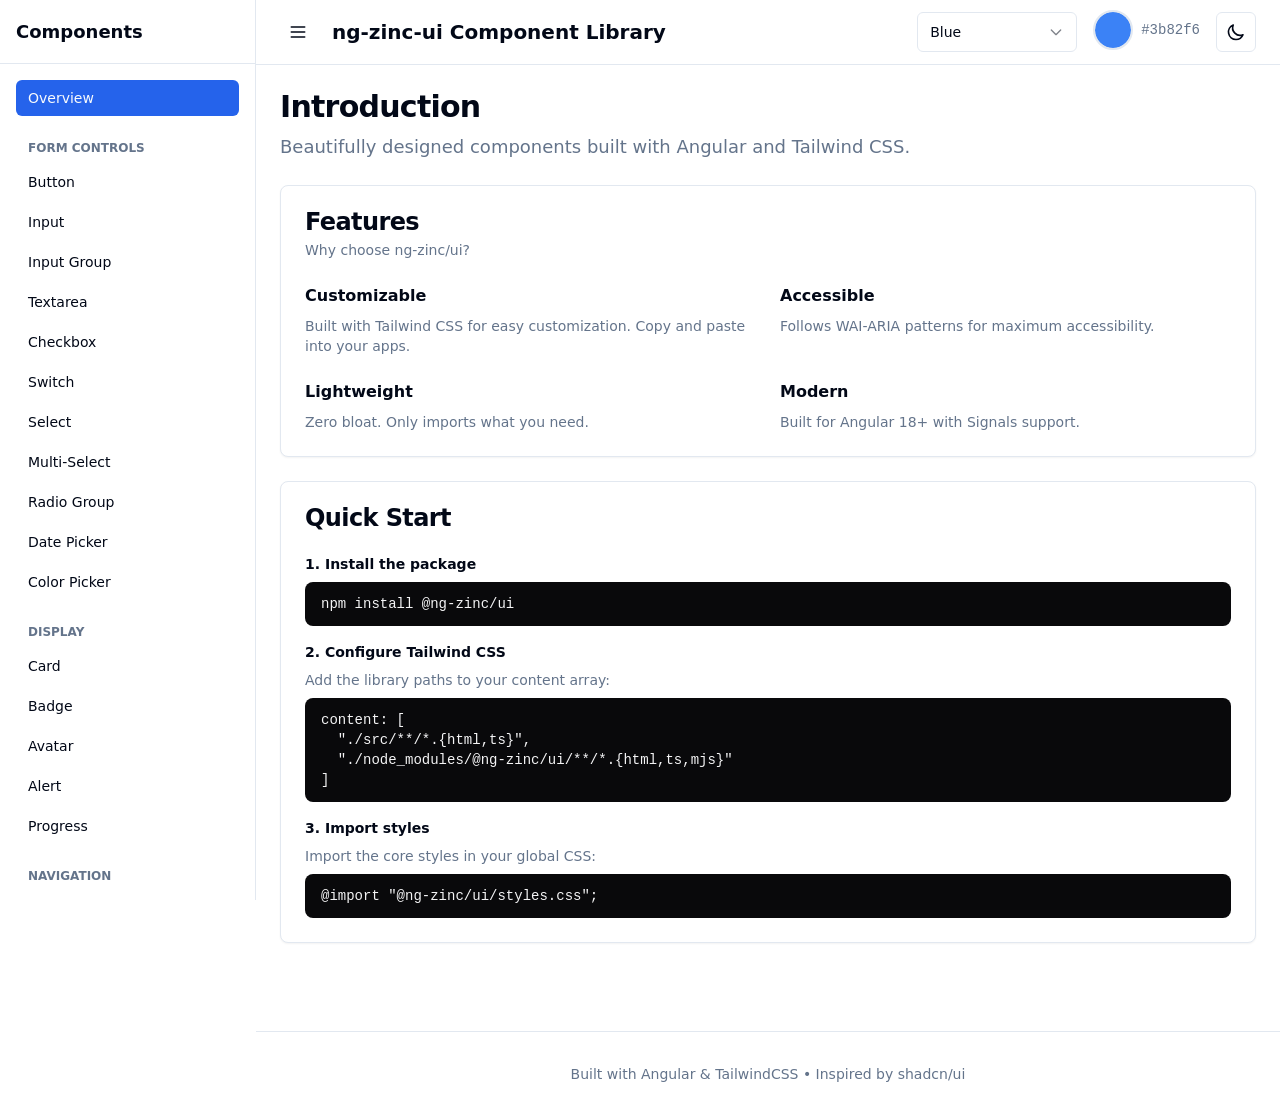
==== index.html @ f1f8734a "Auto-generated commit" ====
<!doctype html>
<html lang="en" data-beasties-container>
<head>
  <meta charset="utf-8">
  <title>Demo</title>
  <base href="/">
  <meta name="viewport" content="width=device-width, initial-scale=1">
  <link rel="icon" type="image/x-icon" href="favicon.ico">
<style>*,:before,:after{--tw-border-spacing-x:0;--tw-border-spacing-y:0;--tw-translate-x:0;--tw-translate-y:0;--tw-rotate:0;--tw-skew-x:0;--tw-skew-y:0;--tw-scale-x:1;--tw-scale-y:1;--tw-pan-x: ;--tw-pan-y: ;--tw-pinch-zoom: ;--tw-scroll-snap-strictness:proximity;--tw-gradient-from-position: ;--tw-gradient-via-position: ;--tw-gradient-to-position: ;--tw-ordinal: ;--tw-slashed-zero: ;--tw-numeric-figure: ;--tw-numeric-spacing: ;--tw-numeric-fraction: ;--tw-ring-inset: ;--tw-ring-offset-width:0px;--tw-ring-offset-color:#fff;--tw-ring-color:rgb(59 130 246 / .5);--tw-ring-offset-shadow:0 0 #0000;--tw-ring-shadow:0 0 #0000;--tw-shadow:0 0 #0000;--tw-shadow-colored:0 0 #0000;--tw-blur: ;--tw-brightness: ;--tw-contrast: ;--tw-grayscale: ;--tw-hue-rotate: ;--tw-invert: ;--tw-saturate: ;--tw-sepia: ;--tw-drop-shadow: ;--tw-backdrop-blur: ;--tw-backdrop-brightness: ;--tw-backdrop-contrast: ;--tw-backdrop-grayscale: ;--tw-backdrop-hue-rotate: ;--tw-backdrop-invert: ;--tw-backdrop-opacity: ;--tw-backdrop-saturate: ;--tw-backdrop-sepia: ;--tw-contain-size: ;--tw-contain-layout: ;--tw-contain-paint: ;--tw-contain-style: }*,:before,:after{box-sizing:border-box;border-width:0;border-style:solid;border-color:#e5e7eb}:before,:after{--tw-content:""}html{line-height:1.5;-webkit-text-size-adjust:100%;-moz-tab-size:4;tab-size:4;font-family:ui-sans-serif,system-ui,sans-serif,"Apple Color Emoji","Segoe UI Emoji",Segoe UI Symbol,"Noto Color Emoji";font-feature-settings:normal;font-variation-settings:normal;-webkit-tap-highlight-color:transparent}body{margin:0;line-height:inherit}:root{--background:0 0% 100%;--foreground:222.2 84% 4.9%;--card:0 0% 100%;--card-foreground:222.2 84% 4.9%;--popover:0 0% 100%;--popover-foreground:222.2 84% 4.9%;--primary:221.2 83.2% 53.3%;--primary-foreground:210 40% 98%;--secondary:210 40% 96.1%;--secondary-foreground:222.2 47.4% 11.2%;--muted:210 40% 96.1%;--muted-foreground:215.4 16.3% 46.9%;--accent:210 40% 96.1%;--accent-foreground:222.2 47.4% 11.2%;--destructive:0 84.2% 60.2%;--destructive-foreground:210 40% 98%;--border:214.3 31.8% 91.4%;--input:214.3 31.8% 91.4%;--ring:221.2 83.2% 53.3%;--radius:.5rem}*{border-color:hsl(var(--border))}body{background-color:hsl(var(--background));color:hsl(var(--foreground))}</style><link rel="stylesheet" href="styles-EX3YPB64.css" media="print" onload="this.media='all'"><noscript><link rel="stylesheet" href="styles-EX3YPB64.css"></noscript></head>
<body>
  <app-root></app-root>
<script src="main-FLPMUGI6.js" type="module"></script></body>
</html>
---- styles-EX3YPB64.css ----
*,:before,:after{--tw-border-spacing-x: 0;--tw-border-spacing-y: 0;--tw-translate-x: 0;--tw-translate-y: 0;--tw-rotate: 0;--tw-skew-x: 0;--tw-skew-y: 0;--tw-scale-x: 1;--tw-scale-y: 1;--tw-pan-x: ;--tw-pan-y: ;--tw-pinch-zoom: ;--tw-scroll-snap-strictness: proximity;--tw-gradient-from-position: ;--tw-gradient-via-position: ;--tw-gradient-to-position: ;--tw-ordinal: ;--tw-slashed-zero: ;--tw-numeric-figure: ;--tw-numeric-spacing: ;--tw-numeric-fraction: ;--tw-ring-inset: ;--tw-ring-offset-width: 0px;--tw-ring-offset-color: #fff;--tw-ring-color: rgb(59 130 246 / .5);--tw-ring-offset-shadow: 0 0 #0000;--tw-ring-shadow: 0 0 #0000;--tw-shadow: 0 0 #0000;--tw-shadow-colored: 0 0 #0000;--tw-blur: ;--tw-brightness: ;--tw-contrast: ;--tw-grayscale: ;--tw-hue-rotate: ;--tw-invert: ;--tw-saturate: ;--tw-sepia: ;--tw-drop-shadow: ;--tw-backdrop-blur: ;--tw-backdrop-brightness: ;--tw-backdrop-contrast: ;--tw-backdrop-grayscale: ;--tw-backdrop-hue-rotate: ;--tw-backdrop-invert: ;--tw-backdrop-opacity: ;--tw-backdrop-saturate: ;--tw-backdrop-sepia: ;--tw-contain-size: ;--tw-contain-layout: ;--tw-contain-paint: ;--tw-contain-style: }::backdrop{--tw-border-spacing-x: 0;--tw-border-spacing-y: 0;--tw-translate-x: 0;--tw-translate-y: 0;--tw-rotate: 0;--tw-skew-x: 0;--tw-skew-y: 0;--tw-scale-x: 1;--tw-scale-y: 1;--tw-pan-x: ;--tw-pan-y: ;--tw-pinch-zoom: ;--tw-scroll-snap-strictness: proximity;--tw-gradient-from-position: ;--tw-gradient-via-position: ;--tw-gradient-to-position: ;--tw-ordinal: ;--tw-slashed-zero: ;--tw-numeric-figure: ;--tw-numeric-spacing: ;--tw-numeric-fraction: ;--tw-ring-inset: ;--tw-ring-offset-width: 0px;--tw-ring-offset-color: #fff;--tw-ring-color: rgb(59 130 246 / .5);--tw-ring-offset-shadow: 0 0 #0000;--tw-ring-shadow: 0 0 #0000;--tw-shadow: 0 0 #0000;--tw-shadow-colored: 0 0 #0000;--tw-blur: ;--tw-brightness: ;--tw-contrast: ;--tw-grayscale: ;--tw-hue-rotate: ;--tw-invert: ;--tw-saturate: ;--tw-sepia: ;--tw-drop-shadow: ;--tw-backdrop-blur: ;--tw-backdrop-brightness: ;--tw-backdrop-contrast: ;--tw-backdrop-grayscale: ;--tw-backdrop-hue-rotate: ;--tw-backdrop-invert: ;--tw-backdrop-opacity: ;--tw-backdrop-saturate: ;--tw-backdrop-sepia: ;--tw-contain-size: ;--tw-contain-layout: ;--tw-contain-paint: ;--tw-contain-style: }*,:before,:after{box-sizing:border-box;border-width:0;border-style:solid;border-color:#e5e7eb}:before,:after{--tw-content: ""}html,:host{line-height:1.5;-webkit-text-size-adjust:100%;-moz-tab-size:4;tab-size:4;font-family:ui-sans-serif,system-ui,sans-serif,"Apple Color Emoji","Segoe UI Emoji",Segoe UI Symbol,"Noto Color Emoji";font-feature-settings:normal;font-variation-settings:normal;-webkit-tap-highlight-color:transparent}body{margin:0;line-height:inherit}hr{height:0;color:inherit;border-top-width:1px}abbr:where([title]){text-decoration:underline dotted}h1,h2,h3,h4,h5,h6{font-size:inherit;font-weight:inherit}a{color:inherit;text-decoration:inherit}b,strong{font-weight:bolder}code,kbd,samp,pre{font-family:ui-monospace,SFMono-Regular,Menlo,Monaco,Consolas,Liberation Mono,Courier New,monospace;font-feature-settings:normal;font-variation-settings:normal;font-size:1em}small{font-size:80%}sub,sup{font-size:75%;line-height:0;position:relative;vertical-align:baseline}sub{bottom:-.25em}sup{top:-.5em}table{text-indent:0;border-color:inherit;border-collapse:collapse}button,input,optgroup,select,textarea{font-family:inherit;font-feature-settings:inherit;font-variation-settings:inherit;font-size:100%;font-weight:inherit;line-height:inherit;letter-spacing:inherit;color:inherit;margin:0;padding:0}button,select{text-transform:none}button,input:where([type=button]),input:where([type=reset]),input:where([type=submit]){-webkit-appearance:button;background-color:transparent;background-image:none}:-moz-focusring{outline:auto}:-moz-ui-invalid{box-shadow:none}progress{vertical-align:baseline}::-webkit-inner-spin-button,::-webkit-outer-spin-button{height:auto}[type=search]{-webkit-appearance:textfield;outline-offset:-2px}::-webkit-search-decoration{-webkit-appearance:none}::-webkit-file-upload-button{-webkit-appearance:button;font:inherit}summary{display:list-item}blockquote,dl,dd,h1,h2,h3,h4,h5,h6,hr,figure,p,pre{margin:0}fieldset{margin:0;padding:0}legend{padding:0}ol,ul,menu{list-style:none;margin:0;padding:0}dialog{padding:0}textarea{resize:vertical}input::placeholder,textarea::placeholder{opacity:1;color:#9ca3af}button,[role=button]{cursor:pointer}:disabled{cursor:default}img,svg,video,canvas,audio,iframe,embed,object{display:block;vertical-align:middle}img,video{max-width:100%;height:auto}[hidden]:where(:not([hidden=until-found])){display:none}:root{--background: 0 0% 100%;--foreground: 222.2 84% 4.9%;--card: 0 0% 100%;--card-foreground: 222.2 84% 4.9%;--popover: 0 0% 100%;--popover-foreground: 222.2 84% 4.9%;--primary: 221.2 83.2% 53.3%;--primary-foreground: 210 40% 98%;--secondary: 210 40% 96.1%;--secondary-foreground: 222.2 47.4% 11.2%;--muted: 210 40% 96.1%;--muted-foreground: 215.4 16.3% 46.9%;--accent: 210 40% 96.1%;--accent-foreground: 222.2 47.4% 11.2%;--destructive: 0 84.2% 60.2%;--destructive-foreground: 210 40% 98%;--border: 214.3 31.8% 91.4%;--input: 214.3 31.8% 91.4%;--ring: 221.2 83.2% 53.3%;--radius: .5rem}.dark{--background: 222.2 84% 4.9%;--foreground: 210 40% 98%;--card: 222.2 84% 4.9%;--card-foreground: 210 40% 98%;--popover: 222.2 84% 4.9%;--popover-foreground: 210 40% 98%;--primary: 217.2 91.2% 59.8%;--primary-foreground: 222.2 47.4% 11.2%;--secondary: 217.2 32.6% 17.5%;--secondary-foreground: 210 40% 98%;--muted: 217.2 32.6% 17.5%;--muted-foreground: 215 20.2% 65.1%;--accent: 217.2 32.6% 17.5%;--accent-foreground: 210 40% 98%;--destructive: 0 62.8% 30.6%;--destructive-foreground: 210 40% 98%;--border: 217.2 32.6% 17.5%;--input: 217.2 32.6% 17.5%;--ring: 224.3 76.3% 48%}*{border-color:hsl(var(--border))}body{background-color:hsl(var(--background));color:hsl(var(--foreground))}.container{width:100%}@media (min-width: 640px){.container{max-width:640px}}@media (min-width: 768px){.container{max-width:768px}}@media (min-width: 1024px){.container{max-width:1024px}}@media (min-width: 1280px){.container{max-width:1280px}}@media (min-width: 1536px){.container{max-width:1536px}}.pointer-events-none{pointer-events:none}.fixed{position:fixed}.absolute{position:absolute}.relative{position:relative}.sticky{position:sticky}.inset-0{inset:0}.bottom-0{bottom:0}.bottom-\[-4px\]{bottom:-4px}.bottom-full{bottom:100%}.left-0{left:0}.left-1\/2{left:50%}.left-3{left:.75rem}.left-\[-4px\]{left:-4px}.left-full{left:100%}.right-0{right:0}.right-3{right:.75rem}.right-4{right:1rem}.right-\[-4px\]{right:-4px}.right-full{right:100%}.top-0{top:0}.top-1\/2{top:50%}.top-4{top:1rem}.top-\[-4px\]{top:-4px}.top-full{top:100%}.z-10{z-index:10}.z-30{z-index:30}.z-40{z-index:40}.z-50{z-index:50}.-mx-1\.5{margin-left:-.375rem;margin-right:-.375rem}.-my-1\.5{margin-top:-.375rem;margin-bottom:-.375rem}.mx-auto{margin-left:auto;margin-right:auto}.my-1{margin-top:.25rem;margin-bottom:.25rem}.-ml-px{margin-left:-1px}.mb-1{margin-bottom:.25rem}.mb-2{margin-bottom:.5rem}.mb-4{margin-bottom:1rem}.ml-0{margin-left:0}.ml-1{margin-left:.25rem}.ml-2{margin-left:.5rem}.ml-64{margin-left:16rem}.ml-auto{margin-left:auto}.mr-2{margin-right:.5rem}.mt-1{margin-top:.25rem}.mt-16{margin-top:4rem}.mt-2{margin-top:.5rem}.mt-4{margin-top:1rem}.block{display:block}.inline-block{display:inline-block}.flex{display:flex}.inline-flex{display:inline-flex}.table{display:table}.grid{display:grid}.contents{display:contents}.h-1{height:.25rem}.h-10{height:2.5rem}.h-11{height:2.75rem}.h-12{height:3rem}.h-16{height:4rem}.h-2{height:.5rem}.h-2\.5{height:.625rem}.h-3{height:.75rem}.h-4{height:1rem}.h-5{height:1.25rem}.h-6{height:1.5rem}.h-7{height:1.75rem}.h-8{height:2rem}.h-9{height:2.25rem}.h-auto{height:auto}.h-full{height:100%}.h-px{height:1px}.h-screen{height:100vh}.max-h-96{max-height:24rem}.max-h-\[300px\]{max-height:300px}.max-h-full{max-height:100%}.min-h-10{min-height:2.5rem}.min-h-\[80px\]{min-height:80px}.min-h-screen{min-height:100vh}.w-0{width:0px}.w-10{width:2.5rem}.w-11{width:2.75rem}.w-12{width:3rem}.w-14{width:3.5rem}.w-16{width:4rem}.w-2{width:.5rem}.w-2\.5{width:.625rem}.w-3{width:.75rem}.w-4{width:1rem}.w-40{width:10rem}.w-5{width:1.25rem}.w-6{width:1.5rem}.w-64{width:16rem}.w-8{width:2rem}.w-9{width:2.25rem}.w-\[280px\]{width:280px}.w-full{width:100%}.min-w-0{min-width:0px}.min-w-\[8rem\]{min-width:8rem}.max-w-2xl{max-width:42rem}.max-w-3xl{max-width:48rem}.max-w-6xl{max-width:72rem}.max-w-full{max-width:100%}.max-w-lg{max-width:32rem}.max-w-md{max-width:28rem}.max-w-sm{max-width:24rem}.max-w-xl{max-width:36rem}.flex-1{flex:1 1 0%}.flex-shrink-0,.shrink-0{flex-shrink:0}.-translate-x-1\/2{--tw-translate-x: -50%;transform:translate(var(--tw-translate-x),var(--tw-translate-y)) rotate(var(--tw-rotate)) skew(var(--tw-skew-x)) skewY(var(--tw-skew-y)) scaleX(var(--tw-scale-x)) scaleY(var(--tw-scale-y))}.-translate-y-1\/2{--tw-translate-y: -50%;transform:translate(var(--tw-translate-x),var(--tw-translate-y)) rotate(var(--tw-rotate)) skew(var(--tw-skew-x)) skewY(var(--tw-skew-y)) scaleX(var(--tw-scale-x)) scaleY(var(--tw-scale-y))}.translate-x-0{--tw-translate-x: 0px;transform:translate(var(--tw-translate-x),var(--tw-translate-y)) rotate(var(--tw-rotate)) skew(var(--tw-skew-x)) skewY(var(--tw-skew-y)) scaleX(var(--tw-scale-x)) scaleY(var(--tw-scale-y))}.translate-x-4{--tw-translate-x: 1rem;transform:translate(var(--tw-translate-x),var(--tw-translate-y)) rotate(var(--tw-rotate)) skew(var(--tw-skew-x)) skewY(var(--tw-skew-y)) scaleX(var(--tw-scale-x)) scaleY(var(--tw-scale-y))}.translate-x-5{--tw-translate-x: 1.25rem;transform:translate(var(--tw-translate-x),var(--tw-translate-y)) rotate(var(--tw-rotate)) skew(var(--tw-skew-x)) skewY(var(--tw-skew-y)) scaleX(var(--tw-scale-x)) scaleY(var(--tw-scale-y))}.translate-x-7{--tw-translate-x: 1.75rem;transform:translate(var(--tw-translate-x),var(--tw-translate-y)) rotate(var(--tw-rotate)) skew(var(--tw-skew-x)) skewY(var(--tw-skew-y)) scaleX(var(--tw-scale-x)) scaleY(var(--tw-scale-y))}.rotate-45{--tw-rotate: 45deg;transform:translate(var(--tw-translate-x),var(--tw-translate-y)) rotate(var(--tw-rotate)) skew(var(--tw-skew-x)) skewY(var(--tw-skew-y)) scaleX(var(--tw-scale-x)) scaleY(var(--tw-scale-y))}.transform{transform:translate(var(--tw-translate-x),var(--tw-translate-y)) rotate(var(--tw-rotate)) skew(var(--tw-skew-x)) skewY(var(--tw-skew-y)) scaleX(var(--tw-scale-x)) scaleY(var(--tw-scale-y))}@keyframes spin{to{transform:rotate(360deg)}}.animate-spin{animation:spin 1s linear infinite}.cursor-not-allowed{cursor:not-allowed}.cursor-pointer{cursor:pointer}.select-none{-webkit-user-select:none;user-select:none}.resize-none{resize:none}.resize-y{resize:vertical}.resize-x{resize:horizontal}.resize{resize:both}.grid-cols-7{grid-template-columns:repeat(7,minmax(0,1fr))}.flex-col{flex-direction:column}.flex-wrap{flex-wrap:wrap}.items-start{align-items:flex-start}.items-end{align-items:flex-end}.items-center{align-items:center}.justify-end{justify-content:flex-end}.justify-center{justify-content:center}.justify-between{justify-content:space-between}.gap-1{gap:.25rem}.gap-1\.5{gap:.375rem}.gap-2{gap:.5rem}.gap-3{gap:.75rem}.gap-4{gap:1rem}.gap-6{gap:1.5rem}.space-y-1>:not([hidden])~:not([hidden]){--tw-space-y-reverse: 0;margin-top:calc(.25rem * calc(1 - var(--tw-space-y-reverse)));margin-bottom:calc(.25rem * var(--tw-space-y-reverse))}.space-y-1\.5>:not([hidden])~:not([hidden]){--tw-space-y-reverse: 0;margin-top:calc(.375rem * calc(1 - var(--tw-space-y-reverse)));margin-bottom:calc(.375rem * var(--tw-space-y-reverse))}.space-y-2>:not([hidden])~:not([hidden]){--tw-space-y-reverse: 0;margin-top:calc(.5rem * calc(1 - var(--tw-space-y-reverse)));margin-bottom:calc(.5rem * var(--tw-space-y-reverse))}.space-y-3>:not([hidden])~:not([hidden]){--tw-space-y-reverse: 0;margin-top:calc(.75rem * calc(1 - var(--tw-space-y-reverse)));margin-bottom:calc(.75rem * var(--tw-space-y-reverse))}.space-y-4>:not([hidden])~:not([hidden]){--tw-space-y-reverse: 0;margin-top:calc(1rem * calc(1 - var(--tw-space-y-reverse)));margin-bottom:calc(1rem * var(--tw-space-y-reverse))}.space-y-6>:not([hidden])~:not([hidden]){--tw-space-y-reverse: 0;margin-top:calc(1.5rem * calc(1 - var(--tw-space-y-reverse)));margin-bottom:calc(1.5rem * var(--tw-space-y-reverse))}.space-y-8>:not([hidden])~:not([hidden]){--tw-space-y-reverse: 0;margin-top:calc(2rem * calc(1 - var(--tw-space-y-reverse)));margin-bottom:calc(2rem * var(--tw-space-y-reverse))}.overflow-auto{overflow:auto}.overflow-hidden{overflow:hidden}.overflow-x-auto{overflow-x:auto}.overflow-y-auto{overflow-y:auto}.truncate{overflow:hidden;text-overflow:ellipsis;white-space:nowrap}.whitespace-nowrap{white-space:nowrap}.rounded{border-radius:.25rem}.rounded-full{border-radius:9999px}.rounded-lg{border-radius:var(--radius)}.rounded-md{border-radius:calc(var(--radius) - 2px)}.rounded-none{border-radius:0}.rounded-sm{border-radius:calc(var(--radius) - 4px)}.rounded-l-md{border-top-left-radius:calc(var(--radius) - 2px);border-bottom-left-radius:calc(var(--radius) - 2px)}.rounded-r-md{border-top-right-radius:calc(var(--radius) - 2px);border-bottom-right-radius:calc(var(--radius) - 2px)}.border{border-width:1px}.border-2{border-width:2px}.border-b{border-bottom-width:1px}.border-b-2{border-bottom-width:2px}.border-r{border-right-width:1px}.border-t{border-top-width:1px}.border-blue-200{--tw-border-opacity: 1;border-color:rgb(191 219 254 / var(--tw-border-opacity, 1))}.border-border{border-color:hsl(var(--border))}.border-current{border-color:currentColor}.border-destructive{border-color:hsl(var(--destructive))}.border-green-200{--tw-border-opacity: 1;border-color:rgb(187 247 208 / var(--tw-border-opacity, 1))}.border-input{border-color:hsl(var(--input))}.border-primary{border-color:hsl(var(--primary))}.border-red-200{--tw-border-opacity: 1;border-color:rgb(254 202 202 / var(--tw-border-opacity, 1))}.border-transparent{border-color:transparent}.border-yellow-200{--tw-border-opacity: 1;border-color:rgb(254 240 138 / var(--tw-border-opacity, 1))}.border-t-transparent{border-top-color:transparent}.bg-accent{background-color:hsl(var(--accent))}.bg-background{background-color:hsl(var(--background))}.bg-background\/95{background-color:hsl(var(--background) / .95)}.bg-black\/50{background-color:#00000080}.bg-blue-50{--tw-bg-opacity: 1;background-color:rgb(239 246 255 / var(--tw-bg-opacity, 1))}.bg-border{background-color:hsl(var(--border))}.bg-card{background-color:hsl(var(--card))}.bg-destructive{background-color:hsl(var(--destructive))}.bg-gray-400{--tw-bg-opacity: 1;background-color:rgb(156 163 175 / var(--tw-bg-opacity, 1))}.bg-green-50{--tw-bg-opacity: 1;background-color:rgb(240 253 244 / var(--tw-bg-opacity, 1))}.bg-green-500{--tw-bg-opacity: 1;background-color:rgb(34 197 94 / var(--tw-bg-opacity, 1))}.bg-input{background-color:hsl(var(--input))}.bg-muted{background-color:hsl(var(--muted))}.bg-muted\/50{background-color:hsl(var(--muted) / .5)}.bg-popover{background-color:hsl(var(--popover))}.bg-primary{background-color:hsl(var(--primary))}.bg-primary\/20{background-color:hsl(var(--primary) / .2)}.bg-red-50{--tw-bg-opacity: 1;background-color:rgb(254 242 242 / var(--tw-bg-opacity, 1))}.bg-red-500{--tw-bg-opacity: 1;background-color:rgb(239 68 68 / var(--tw-bg-opacity, 1))}.bg-secondary{background-color:hsl(var(--secondary))}.bg-yellow-50{--tw-bg-opacity: 1;background-color:rgb(254 252 232 / var(--tw-bg-opacity, 1))}.bg-yellow-500{--tw-bg-opacity: 1;background-color:rgb(234 179 8 / var(--tw-bg-opacity, 1))}.bg-zinc-900{--tw-bg-opacity: 1;background-color:rgb(24 24 27 / var(--tw-bg-opacity, 1))}.bg-zinc-950{--tw-bg-opacity: 1;background-color:rgb(9 9 11 / var(--tw-bg-opacity, 1))}.object-cover{object-fit:cover}.p-1{padding:.25rem}.p-1\.5{padding:.375rem}.p-2{padding:.5rem}.p-3{padding:.75rem}.p-4{padding:1rem}.p-6{padding:1.5rem}.px-2{padding-left:.5rem;padding-right:.5rem}.px-2\.5{padding-left:.625rem;padding-right:.625rem}.px-3{padding-left:.75rem;padding-right:.75rem}.px-4{padding-left:1rem;padding-right:1rem}.px-6{padding-left:1.5rem;padding-right:1.5rem}.px-8{padding-left:2rem;padding-right:2rem}.py-0\.5{padding-top:.125rem;padding-bottom:.125rem}.py-1{padding-top:.25rem;padding-bottom:.25rem}.py-1\.5{padding-top:.375rem;padding-bottom:.375rem}.py-2{padding-top:.5rem;padding-bottom:.5rem}.py-3{padding-top:.75rem;padding-bottom:.75rem}.py-4{padding-top:1rem;padding-bottom:1rem}.py-6{padding-top:1.5rem;padding-bottom:1.5rem}.py-8{padding-top:2rem;padding-bottom:2rem}.pl-10{padding-left:2.5rem}.pr-10{padding-right:2.5rem}.pt-0{padding-top:0}.text-left{text-align:left}.text-center{text-align:center}.font-mono{font-family:ui-monospace,SFMono-Regular,Menlo,Monaco,Consolas,Liberation Mono,Courier New,monospace}.text-2xl{font-size:1.5rem;line-height:2rem}.text-3xl{font-size:1.875rem;line-height:2.25rem}.text-base{font-size:1rem;line-height:1.5rem}.text-lg{font-size:1.125rem;line-height:1.75rem}.text-sm{font-size:.875rem;line-height:1.25rem}.text-xl{font-size:1.25rem;line-height:1.75rem}.text-xs{font-size:.75rem;line-height:1rem}.font-bold{font-weight:700}.font-medium{font-weight:500}.font-semibold{font-weight:600}.uppercase{text-transform:uppercase}.leading-none{line-height:1}.tracking-tight{letter-spacing:-.025em}.text-accent-foreground{color:hsl(var(--accent-foreground))}.text-blue-900{--tw-text-opacity: 1;color:rgb(30 58 138 / var(--tw-text-opacity, 1))}.text-card-foreground{color:hsl(var(--card-foreground))}.text-destructive{color:hsl(var(--destructive))}.text-destructive-foreground{color:hsl(var(--destructive-foreground))}.text-foreground{color:hsl(var(--foreground))}.text-green-500{--tw-text-opacity: 1;color:rgb(34 197 94 / var(--tw-text-opacity, 1))}.text-green-900{--tw-text-opacity: 1;color:rgb(20 83 45 / var(--tw-text-opacity, 1))}.text-muted-foreground{color:hsl(var(--muted-foreground))}.text-popover-foreground{color:hsl(var(--popover-foreground))}.text-primary{color:hsl(var(--primary))}.text-primary-foreground{color:hsl(var(--primary-foreground))}.text-red-900{--tw-text-opacity: 1;color:rgb(127 29 29 / var(--tw-text-opacity, 1))}.text-secondary-foreground{color:hsl(var(--secondary-foreground))}.text-white{--tw-text-opacity: 1;color:rgb(255 255 255 / var(--tw-text-opacity, 1))}.text-yellow-900{--tw-text-opacity: 1;color:rgb(113 63 18 / var(--tw-text-opacity, 1))}.text-zinc-100{--tw-text-opacity: 1;color:rgb(244 244 245 / var(--tw-text-opacity, 1))}.underline-offset-4{text-underline-offset:4px}.opacity-50{opacity:.5}.opacity-70{opacity:.7}.shadow{--tw-shadow: 0 1px 3px 0 rgb(0 0 0 / .1), 0 1px 2px -1px rgb(0 0 0 / .1);--tw-shadow-colored: 0 1px 3px 0 var(--tw-shadow-color), 0 1px 2px -1px var(--tw-shadow-color);box-shadow:var(--tw-ring-offset-shadow, 0 0 #0000),var(--tw-ring-shadow, 0 0 #0000),var(--tw-shadow)}.shadow-lg{--tw-shadow: 0 10px 15px -3px rgb(0 0 0 / .1), 0 4px 6px -4px rgb(0 0 0 / .1);--tw-shadow-colored: 0 10px 15px -3px var(--tw-shadow-color), 0 4px 6px -4px var(--tw-shadow-color);box-shadow:var(--tw-ring-offset-shadow, 0 0 #0000),var(--tw-ring-shadow, 0 0 #0000),var(--tw-shadow)}.shadow-md{--tw-shadow: 0 4px 6px -1px rgb(0 0 0 / .1), 0 2px 4px -2px rgb(0 0 0 / .1);--tw-shadow-colored: 0 4px 6px -1px var(--tw-shadow-color), 0 2px 4px -2px var(--tw-shadow-color);box-shadow:var(--tw-ring-offset-shadow, 0 0 #0000),var(--tw-ring-shadow, 0 0 #0000),var(--tw-shadow)}.shadow-sm{--tw-shadow: 0 1px 2px 0 rgb(0 0 0 / .05);--tw-shadow-colored: 0 1px 2px 0 var(--tw-shadow-color);box-shadow:var(--tw-ring-offset-shadow, 0 0 #0000),var(--tw-ring-shadow, 0 0 #0000),var(--tw-shadow)}.outline-none{outline:2px solid transparent;outline-offset:2px}.outline{outline-style:solid}.ring{--tw-ring-offset-shadow: var(--tw-ring-inset) 0 0 0 var(--tw-ring-offset-width) var(--tw-ring-offset-color);--tw-ring-shadow: var(--tw-ring-inset) 0 0 0 calc(3px + var(--tw-ring-offset-width)) var(--tw-ring-color);box-shadow:var(--tw-ring-offset-shadow),var(--tw-ring-shadow),var(--tw-shadow, 0 0 #0000)}.ring-0{--tw-ring-offset-shadow: var(--tw-ring-inset) 0 0 0 var(--tw-ring-offset-width) var(--tw-ring-offset-color);--tw-ring-shadow: var(--tw-ring-inset) 0 0 0 calc(0px + var(--tw-ring-offset-width)) var(--tw-ring-color);box-shadow:var(--tw-ring-offset-shadow),var(--tw-ring-shadow),var(--tw-shadow, 0 0 #0000)}.ring-1{--tw-ring-offset-shadow: var(--tw-ring-inset) 0 0 0 var(--tw-ring-offset-width) var(--tw-ring-offset-color);--tw-ring-shadow: var(--tw-ring-inset) 0 0 0 calc(1px + var(--tw-ring-offset-width)) var(--tw-ring-color);box-shadow:var(--tw-ring-offset-shadow),var(--tw-ring-shadow),var(--tw-shadow, 0 0 #0000)}.ring-2{--tw-ring-offset-shadow: var(--tw-ring-inset) 0 0 0 var(--tw-ring-offset-width) var(--tw-ring-offset-color);--tw-ring-shadow: var(--tw-ring-inset) 0 0 0 calc(2px + var(--tw-ring-offset-width)) var(--tw-ring-color);box-shadow:var(--tw-ring-offset-shadow),var(--tw-ring-shadow),var(--tw-shadow, 0 0 #0000)}.ring-inset{--tw-ring-inset: inset}.ring-background{--tw-ring-color: hsl(var(--background))}.ring-primary{--tw-ring-color: hsl(var(--primary))}.ring-offset-background{--tw-ring-offset-color: hsl(var(--background))}.blur{--tw-blur: blur(8px);filter:var(--tw-blur) var(--tw-brightness) var(--tw-contrast) var(--tw-grayscale) var(--tw-hue-rotate) var(--tw-invert) var(--tw-saturate) var(--tw-sepia) var(--tw-drop-shadow)}.filter{filter:var(--tw-blur) var(--tw-brightness) var(--tw-contrast) var(--tw-grayscale) var(--tw-hue-rotate) var(--tw-invert) var(--tw-saturate) var(--tw-sepia) var(--tw-drop-shadow)}.backdrop-blur{--tw-backdrop-blur: blur(8px);-webkit-backdrop-filter:var(--tw-backdrop-blur) var(--tw-backdrop-brightness) var(--tw-backdrop-contrast) var(--tw-backdrop-grayscale) var(--tw-backdrop-hue-rotate) var(--tw-backdrop-invert) var(--tw-backdrop-opacity) var(--tw-backdrop-saturate) var(--tw-backdrop-sepia);backdrop-filter:var(--tw-backdrop-blur) var(--tw-backdrop-brightness) var(--tw-backdrop-contrast) var(--tw-backdrop-grayscale) var(--tw-backdrop-hue-rotate) var(--tw-backdrop-invert) var(--tw-backdrop-opacity) var(--tw-backdrop-saturate) var(--tw-backdrop-sepia)}.backdrop-blur-sm{--tw-backdrop-blur: blur(4px);-webkit-backdrop-filter:var(--tw-backdrop-blur) var(--tw-backdrop-brightness) var(--tw-backdrop-contrast) var(--tw-backdrop-grayscale) var(--tw-backdrop-hue-rotate) var(--tw-backdrop-invert) var(--tw-backdrop-opacity) var(--tw-backdrop-saturate) var(--tw-backdrop-sepia);backdrop-filter:var(--tw-backdrop-blur) var(--tw-backdrop-brightness) var(--tw-backdrop-contrast) var(--tw-backdrop-grayscale) var(--tw-backdrop-hue-rotate) var(--tw-backdrop-invert) var(--tw-backdrop-opacity) var(--tw-backdrop-saturate) var(--tw-backdrop-sepia)}.backdrop-filter{-webkit-backdrop-filter:var(--tw-backdrop-blur) var(--tw-backdrop-brightness) var(--tw-backdrop-contrast) var(--tw-backdrop-grayscale) var(--tw-backdrop-hue-rotate) var(--tw-backdrop-invert) var(--tw-backdrop-opacity) var(--tw-backdrop-saturate) var(--tw-backdrop-sepia);backdrop-filter:var(--tw-backdrop-blur) var(--tw-backdrop-brightness) var(--tw-backdrop-contrast) var(--tw-backdrop-grayscale) var(--tw-backdrop-hue-rotate) var(--tw-backdrop-invert) var(--tw-backdrop-opacity) var(--tw-backdrop-saturate) var(--tw-backdrop-sepia)}.transition-all{transition-property:all;transition-timing-function:cubic-bezier(.4,0,.2,1);transition-duration:.15s}.transition-colors{transition-property:color,background-color,border-color,text-decoration-color,fill,stroke;transition-timing-function:cubic-bezier(.4,0,.2,1);transition-duration:.15s}.transition-opacity{transition-property:opacity;transition-timing-function:cubic-bezier(.4,0,.2,1);transition-duration:.15s}.transition-transform{transition-property:transform;transition-timing-function:cubic-bezier(.4,0,.2,1);transition-duration:.15s}.duration-200{transition-duration:.2s}.duration-300{transition-duration:.3s}.ease-in-out{transition-timing-function:cubic-bezier(.4,0,.2,1)}.cdk-overlay-transparent-backdrop{background:transparent!important;pointer-events:auto!important}.cdk-overlay-container{pointer-events:none}.cdk-overlay-pane{pointer-events:none!important}.cdk-overlay-pane>*{pointer-events:auto}.file\:border-0::file-selector-button{border-width:0px}.file\:bg-transparent::file-selector-button{background-color:transparent}.file\:text-sm::file-selector-button{font-size:.875rem;line-height:1.25rem}.file\:font-medium::file-selector-button{font-weight:500}.placeholder\:text-muted-foreground::placeholder{color:hsl(var(--muted-foreground))}.hover\:scale-110:hover{--tw-scale-x: 1.1;--tw-scale-y: 1.1;transform:translate(var(--tw-translate-x),var(--tw-translate-y)) rotate(var(--tw-rotate)) skew(var(--tw-skew-x)) skewY(var(--tw-skew-y)) scaleX(var(--tw-scale-x)) scaleY(var(--tw-scale-y))}.hover\:border-primary:hover{border-color:hsl(var(--primary))}.hover\:bg-accent:hover{background-color:hsl(var(--accent))}.hover\:bg-background\/50:hover{background-color:hsl(var(--background) / .5)}.hover\:bg-black\/5:hover{background-color:#0000000d}.hover\:bg-destructive\/90:hover{background-color:hsl(var(--destructive) / .9)}.hover\:bg-primary\/90:hover{background-color:hsl(var(--primary) / .9)}.hover\:bg-secondary-foreground\/20:hover{background-color:hsl(var(--secondary-foreground) / .2)}.hover\:text-accent-foreground:hover{color:hsl(var(--accent-foreground))}.hover\:text-foreground:hover{color:hsl(var(--foreground))}.hover\:underline:hover{text-decoration-line:underline}.hover\:opacity-100:hover{opacity:1}.focus\:z-10:focus{z-index:10}.focus\:border:focus{border-width:1px}.focus\:border-2:focus{border-width:2px}.focus\:border-4:focus{border-width:4px}.focus\:border-8:focus{border-width:8px}.focus\:border-destructive:focus{border-color:hsl(var(--destructive))}.focus\:border-primary:focus{border-color:hsl(var(--primary))}.focus\:bg-accent:focus{background-color:hsl(var(--accent))}.focus\:text-accent-foreground:focus{color:hsl(var(--accent-foreground))}.focus\:outline-none:focus{outline:2px solid transparent;outline-offset:2px}.focus\:ring-0:focus{--tw-ring-offset-shadow: var(--tw-ring-inset) 0 0 0 var(--tw-ring-offset-width) var(--tw-ring-offset-color);--tw-ring-shadow: var(--tw-ring-inset) 0 0 0 calc(0px + var(--tw-ring-offset-width)) var(--tw-ring-color);box-shadow:var(--tw-ring-offset-shadow),var(--tw-ring-shadow),var(--tw-shadow, 0 0 #0000)}.focus\:ring-2:focus{--tw-ring-offset-shadow: var(--tw-ring-inset) 0 0 0 var(--tw-ring-offset-width) var(--tw-ring-offset-color);--tw-ring-shadow: var(--tw-ring-inset) 0 0 0 calc(2px + var(--tw-ring-offset-width)) var(--tw-ring-color);box-shadow:var(--tw-ring-offset-shadow),var(--tw-ring-shadow),var(--tw-shadow, 0 0 #0000)}.focus\:ring-ring:focus{--tw-ring-color: hsl(var(--ring))}.focus\:ring-offset-2:focus{--tw-ring-offset-width: 2px}.focus-visible\:outline-none:focus-visible{outline:2px solid transparent;outline-offset:2px}.focus-visible\:ring-2:focus-visible{--tw-ring-offset-shadow: var(--tw-ring-inset) 0 0 0 var(--tw-ring-offset-width) var(--tw-ring-offset-color);--tw-ring-shadow: var(--tw-ring-inset) 0 0 0 calc(2px + var(--tw-ring-offset-width)) var(--tw-ring-color);box-shadow:var(--tw-ring-offset-shadow),var(--tw-ring-shadow),var(--tw-shadow, 0 0 #0000)}.focus-visible\:ring-destructive:focus-visible{--tw-ring-color: hsl(var(--destructive))}.focus-visible\:ring-ring:focus-visible{--tw-ring-color: hsl(var(--ring))}.focus-visible\:ring-offset-2:focus-visible{--tw-ring-offset-width: 2px}.focus-visible\:ring-offset-background:focus-visible{--tw-ring-offset-color: hsl(var(--background))}.disabled\:pointer-events-none:disabled{pointer-events:none}.disabled\:cursor-not-allowed:disabled{cursor:not-allowed}.disabled\:opacity-30:disabled{opacity:.3}.disabled\:opacity-50:disabled{opacity:.5}.disabled\:hover\:scale-100:hover:disabled{--tw-scale-x: 1;--tw-scale-y: 1;transform:translate(var(--tw-translate-x),var(--tw-translate-y)) rotate(var(--tw-rotate)) skew(var(--tw-skew-x)) skewY(var(--tw-skew-y)) scaleX(var(--tw-scale-x)) scaleY(var(--tw-scale-y))}.disabled\:hover\:bg-transparent:hover:disabled{background-color:transparent}.data-\[state\=checked\]\:bg-primary[data-state=checked]{background-color:hsl(var(--primary))}.data-\[state\=checked\]\:text-primary-foreground[data-state=checked]{color:hsl(var(--primary-foreground))}@supports (backdrop-filter: var(--tw)){.supports-\[backdrop-filter\]\:bg-background\/60{background-color:hsl(var(--background) / .6)}}.dark\:border-blue-800:is(.dark *){--tw-border-opacity: 1;border-color:rgb(30 64 175 / var(--tw-border-opacity, 1))}.dark\:border-green-800:is(.dark *){--tw-border-opacity: 1;border-color:rgb(22 101 52 / var(--tw-border-opacity, 1))}.dark\:border-red-800:is(.dark *){--tw-border-opacity: 1;border-color:rgb(153 27 27 / var(--tw-border-opacity, 1))}.dark\:border-yellow-800:is(.dark *){--tw-border-opacity: 1;border-color:rgb(133 77 14 / var(--tw-border-opacity, 1))}.dark\:bg-blue-950:is(.dark *){--tw-bg-opacity: 1;background-color:rgb(23 37 84 / var(--tw-bg-opacity, 1))}.dark\:bg-green-600:is(.dark *){--tw-bg-opacity: 1;background-color:rgb(22 163 74 / var(--tw-bg-opacity, 1))}.dark\:bg-green-950:is(.dark *){--tw-bg-opacity: 1;background-color:rgb(5 46 22 / var(--tw-bg-opacity, 1))}.dark\:bg-red-950:is(.dark *){--tw-bg-opacity: 1;background-color:rgb(69 10 10 / var(--tw-bg-opacity, 1))}.dark\:bg-yellow-600:is(.dark *){--tw-bg-opacity: 1;background-color:rgb(202 138 4 / var(--tw-bg-opacity, 1))}.dark\:bg-yellow-950:is(.dark *){--tw-bg-opacity: 1;background-color:rgb(66 32 6 / var(--tw-bg-opacity, 1))}.dark\:bg-zinc-900:is(.dark *){--tw-bg-opacity: 1;background-color:rgb(24 24 27 / var(--tw-bg-opacity, 1))}.dark\:text-blue-100:is(.dark *){--tw-text-opacity: 1;color:rgb(219 234 254 / var(--tw-text-opacity, 1))}.dark\:text-green-100:is(.dark *){--tw-text-opacity: 1;color:rgb(220 252 231 / var(--tw-text-opacity, 1))}.dark\:text-red-100:is(.dark *){--tw-text-opacity: 1;color:rgb(254 226 226 / var(--tw-text-opacity, 1))}.dark\:text-yellow-100:is(.dark *){--tw-text-opacity: 1;color:rgb(254 249 195 / var(--tw-text-opacity, 1))}.dark\:hover\:bg-white\/10:hover:is(.dark *){background-color:#ffffff1a}@media (min-width: 768px){.md\:grid-cols-2{grid-template-columns:repeat(2,minmax(0,1fr))}.md\:grid-cols-3{grid-template-columns:repeat(3,minmax(0,1fr))}}.\[\&\:\:-moz-color-swatch\]\:rounded-full::-moz-color-swatch{border-radius:9999px}.\[\&\:\:-moz-color-swatch\]\:border-0::-moz-color-swatch{border-width:0px}.\[\&\:\:-webkit-color-swatch-wrapper\]\:p-0::-webkit-color-swatch-wrapper{padding:0}.\[\&\:\:-webkit-color-swatch\]\:rounded-full::-webkit-color-swatch{border-radius:9999px}.\[\&\:\:-webkit-color-swatch\]\:border-0::-webkit-color-swatch{border-width:0px}.\[\&\>\*\:not\(\:first-child\)\]\:-ml-px>*:not(:first-child){margin-left:-1px}.\[\&\>zn-input-group-addon\:first-child\]\:rounded-l-md>zn-input-group-addon:first-child{border-top-left-radius:calc(var(--radius) - 2px);border-bottom-left-radius:calc(var(--radius) - 2px)}.\[\&\>zn-input-group-addon\:last-child\]\:rounded-r-md>zn-input-group-addon:last-child{border-top-right-radius:calc(var(--radius) - 2px);border-bottom-right-radius:calc(var(--radius) - 2px)}.\[\&\>zn-input-group-addon\]\:rounded-none>zn-input-group-addon{border-radius:0}.\[\&\>zn-input-group-input\:first-child_input\]\:rounded-l-md>zn-input-group-input:first-child input{border-top-left-radius:calc(var(--radius) - 2px);border-bottom-left-radius:calc(var(--radius) - 2px)}.\[\&\>zn-input-group-input\:last-child_input\]\:rounded-r-md>zn-input-group-input:last-child input{border-top-right-radius:calc(var(--radius) - 2px);border-bottom-right-radius:calc(var(--radius) - 2px)}.\[\&\>zn-input-group-input_input\]\:rounded-none>zn-input-group-input input{border-radius:0}.\[\&\>zn-input-group-input_input\]\:focus\:z-10:focus>zn-input-group-input input{z-index:10}.\[\&\>zn-input-group-textarea\:first-child_textarea\]\:rounded-l-md>zn-input-group-textarea:first-child textarea{border-top-left-radius:calc(var(--radius) - 2px);border-bottom-left-radius:calc(var(--radius) - 2px)}.\[\&\>zn-input-group-textarea\:last-child_textarea\]\:rounded-r-md>zn-input-group-textarea:last-child textarea{border-top-right-radius:calc(var(--radius) - 2px);border-bottom-right-radius:calc(var(--radius) - 2px)}.\[\&\>zn-input-group-textarea_textarea\]\:rounded-none>zn-input-group-textarea textarea{border-radius:0}.\[\&\>zn-input-group-textarea_textarea\]\:focus\:z-10:focus>zn-input-group-textarea textarea{z-index:10}
---- styles-EX3YPB64.css ----
*,:before,:after{--tw-border-spacing-x: 0;--tw-border-spacing-y: 0;--tw-translate-x: 0;--tw-translate-y: 0;--tw-rotate: 0;--tw-skew-x: 0;--tw-skew-y: 0;--tw-scale-x: 1;--tw-scale-y: 1;--tw-pan-x: ;--tw-pan-y: ;--tw-pinch-zoom: ;--tw-scroll-snap-strictness: proximity;--tw-gradient-from-position: ;--tw-gradient-via-position: ;--tw-gradient-to-position: ;--tw-ordinal: ;--tw-slashed-zero: ;--tw-numeric-figure: ;--tw-numeric-spacing: ;--tw-numeric-fraction: ;--tw-ring-inset: ;--tw-ring-offset-width: 0px;--tw-ring-offset-color: #fff;--tw-ring-color: rgb(59 130 246 / .5);--tw-ring-offset-shadow: 0 0 #0000;--tw-ring-shadow: 0 0 #0000;--tw-shadow: 0 0 #0000;--tw-shadow-colored: 0 0 #0000;--tw-blur: ;--tw-brightness: ;--tw-contrast: ;--tw-grayscale: ;--tw-hue-rotate: ;--tw-invert: ;--tw-saturate: ;--tw-sepia: ;--tw-drop-shadow: ;--tw-backdrop-blur: ;--tw-backdrop-brightness: ;--tw-backdrop-contrast: ;--tw-backdrop-grayscale: ;--tw-backdrop-hue-rotate: ;--tw-backdrop-invert: ;--tw-backdrop-opacity: ;--tw-backdrop-saturate: ;--tw-backdrop-sepia: ;--tw-contain-size: ;--tw-contain-layout: ;--tw-contain-paint: ;--tw-contain-style: }::backdrop{--tw-border-spacing-x: 0;--tw-border-spacing-y: 0;--tw-translate-x: 0;--tw-translate-y: 0;--tw-rotate: 0;--tw-skew-x: 0;--tw-skew-y: 0;--tw-scale-x: 1;--tw-scale-y: 1;--tw-pan-x: ;--tw-pan-y: ;--tw-pinch-zoom: ;--tw-scroll-snap-strictness: proximity;--tw-gradient-from-position: ;--tw-gradient-via-position: ;--tw-gradient-to-position: ;--tw-ordinal: ;--tw-slashed-zero: ;--tw-numeric-figure: ;--tw-numeric-spacing: ;--tw-numeric-fraction: ;--tw-ring-inset: ;--tw-ring-offset-width: 0px;--tw-ring-offset-color: #fff;--tw-ring-color: rgb(59 130 246 / .5);--tw-ring-offset-shadow: 0 0 #0000;--tw-ring-shadow: 0 0 #0000;--tw-shadow: 0 0 #0000;--tw-shadow-colored: 0 0 #0000;--tw-blur: ;--tw-brightness: ;--tw-contrast: ;--tw-grayscale: ;--tw-hue-rotate: ;--tw-invert: ;--tw-saturate: ;--tw-sepia: ;--tw-drop-shadow: ;--tw-backdrop-blur: ;--tw-backdrop-brightness: ;--tw-backdrop-contrast: ;--tw-backdrop-grayscale: ;--tw-backdrop-hue-rotate: ;--tw-backdrop-invert: ;--tw-backdrop-opacity: ;--tw-backdrop-saturate: ;--tw-backdrop-sepia: ;--tw-contain-size: ;--tw-contain-layout: ;--tw-contain-paint: ;--tw-contain-style: }*,:before,:after{box-sizing:border-box;border-width:0;border-style:solid;border-color:#e5e7eb}:before,:after{--tw-content: ""}html,:host{line-height:1.5;-webkit-text-size-adjust:100%;-moz-tab-size:4;tab-size:4;font-family:ui-sans-serif,system-ui,sans-serif,"Apple Color Emoji","Segoe UI Emoji",Segoe UI Symbol,"Noto Color Emoji";font-feature-settings:normal;font-variation-settings:normal;-webkit-tap-highlight-color:transparent}body{margin:0;line-height:inherit}hr{height:0;color:inherit;border-top-width:1px}abbr:where([title]){text-decoration:underline dotted}h1,h2,h3,h4,h5,h6{font-size:inherit;font-weight:inherit}a{color:inherit;text-decoration:inherit}b,strong{font-weight:bolder}code,kbd,samp,pre{font-family:ui-monospace,SFMono-Regular,Menlo,Monaco,Consolas,Liberation Mono,Courier New,monospace;font-feature-settings:normal;font-variation-settings:normal;font-size:1em}small{font-size:80%}sub,sup{font-size:75%;line-height:0;position:relative;vertical-align:baseline}sub{bottom:-.25em}sup{top:-.5em}table{text-indent:0;border-color:inherit;border-collapse:collapse}button,input,optgroup,select,textarea{font-family:inherit;font-feature-settings:inherit;font-variation-settings:inherit;font-size:100%;font-weight:inherit;line-height:inherit;letter-spacing:inherit;color:inherit;margin:0;padding:0}button,select{text-transform:none}button,input:where([type=button]),input:where([type=reset]),input:where([type=submit]){-webkit-appearance:button;background-color:transparent;background-image:none}:-moz-focusring{outline:auto}:-moz-ui-invalid{box-shadow:none}progress{vertical-align:baseline}::-webkit-inner-spin-button,::-webkit-outer-spin-button{height:auto}[type=search]{-webkit-appearance:textfield;outline-offset:-2px}::-webkit-search-decoration{-webkit-appearance:none}::-webkit-file-upload-button{-webkit-appearance:button;font:inherit}summary{display:list-item}blockquote,dl,dd,h1,h2,h3,h4,h5,h6,hr,figure,p,pre{margin:0}fieldset{margin:0;padding:0}legend{padding:0}ol,ul,menu{list-style:none;margin:0;padding:0}dialog{padding:0}textarea{resize:vertical}input::placeholder,textarea::placeholder{opacity:1;color:#9ca3af}button,[role=button]{cursor:pointer}:disabled{cursor:default}img,svg,video,canvas,audio,iframe,embed,object{display:block;vertical-align:middle}img,video{max-width:100%;height:auto}[hidden]:where(:not([hidden=until-found])){display:none}:root{--background: 0 0% 100%;--foreground: 222.2 84% 4.9%;--card: 0 0% 100%;--card-foreground: 222.2 84% 4.9%;--popover: 0 0% 100%;--popover-foreground: 222.2 84% 4.9%;--primary: 221.2 83.2% 53.3%;--primary-foreground: 210 40% 98%;--secondary: 210 40% 96.1%;--secondary-foreground: 222.2 47.4% 11.2%;--muted: 210 40% 96.1%;--muted-foreground: 215.4 16.3% 46.9%;--accent: 210 40% 96.1%;--accent-foreground: 222.2 47.4% 11.2%;--destructive: 0 84.2% 60.2%;--destructive-foreground: 210 40% 98%;--border: 214.3 31.8% 91.4%;--input: 214.3 31.8% 91.4%;--ring: 221.2 83.2% 53.3%;--radius: .5rem}.dark{--background: 222.2 84% 4.9%;--foreground: 210 40% 98%;--card: 222.2 84% 4.9%;--card-foreground: 210 40% 98%;--popover: 222.2 84% 4.9%;--popover-foreground: 210 40% 98%;--primary: 217.2 91.2% 59.8%;--primary-foreground: 222.2 47.4% 11.2%;--secondary: 217.2 32.6% 17.5%;--secondary-foreground: 210 40% 98%;--muted: 217.2 32.6% 17.5%;--muted-foreground: 215 20.2% 65.1%;--accent: 217.2 32.6% 17.5%;--accent-foreground: 210 40% 98%;--destructive: 0 62.8% 30.6%;--destructive-foreground: 210 40% 98%;--border: 217.2 32.6% 17.5%;--input: 217.2 32.6% 17.5%;--ring: 224.3 76.3% 48%}*{border-color:hsl(var(--border))}body{background-color:hsl(var(--background));color:hsl(var(--foreground))}.container{width:100%}@media (min-width: 640px){.container{max-width:640px}}@media (min-width: 768px){.container{max-width:768px}}@media (min-width: 1024px){.container{max-width:1024px}}@media (min-width: 1280px){.container{max-width:1280px}}@media (min-width: 1536px){.container{max-width:1536px}}.pointer-events-none{pointer-events:none}.fixed{position:fixed}.absolute{position:absolute}.relative{position:relative}.sticky{position:sticky}.inset-0{inset:0}.bottom-0{bottom:0}.bottom-\[-4px\]{bottom:-4px}.bottom-full{bottom:100%}.left-0{left:0}.left-1\/2{left:50%}.left-3{left:.75rem}.left-\[-4px\]{left:-4px}.left-full{left:100%}.right-0{right:0}.right-3{right:.75rem}.right-4{right:1rem}.right-\[-4px\]{right:-4px}.right-full{right:100%}.top-0{top:0}.top-1\/2{top:50%}.top-4{top:1rem}.top-\[-4px\]{top:-4px}.top-full{top:100%}.z-10{z-index:10}.z-30{z-index:30}.z-40{z-index:40}.z-50{z-index:50}.-mx-1\.5{margin-left:-.375rem;margin-right:-.375rem}.-my-1\.5{margin-top:-.375rem;margin-bottom:-.375rem}.mx-auto{margin-left:auto;margin-right:auto}.my-1{margin-top:.25rem;margin-bottom:.25rem}.-ml-px{margin-left:-1px}.mb-1{margin-bottom:.25rem}.mb-2{margin-bottom:.5rem}.mb-4{margin-bottom:1rem}.ml-0{margin-left:0}.ml-1{margin-left:.25rem}.ml-2{margin-left:.5rem}.ml-64{margin-left:16rem}.ml-auto{margin-left:auto}.mr-2{margin-right:.5rem}.mt-1{margin-top:.25rem}.mt-16{margin-top:4rem}.mt-2{margin-top:.5rem}.mt-4{margin-top:1rem}.block{display:block}.inline-block{display:inline-block}.flex{display:flex}.inline-flex{display:inline-flex}.table{display:table}.grid{display:grid}.contents{display:contents}.h-1{height:.25rem}.h-10{height:2.5rem}.h-11{height:2.75rem}.h-12{height:3rem}.h-16{height:4rem}.h-2{height:.5rem}.h-2\.5{height:.625rem}.h-3{height:.75rem}.h-4{height:1rem}.h-5{height:1.25rem}.h-6{height:1.5rem}.h-7{height:1.75rem}.h-8{height:2rem}.h-9{height:2.25rem}.h-auto{height:auto}.h-full{height:100%}.h-px{height:1px}.h-screen{height:100vh}.max-h-96{max-height:24rem}.max-h-\[300px\]{max-height:300px}.max-h-full{max-height:100%}.min-h-10{min-height:2.5rem}.min-h-\[80px\]{min-height:80px}.min-h-screen{min-height:100vh}.w-0{width:0px}.w-10{width:2.5rem}.w-11{width:2.75rem}.w-12{width:3rem}.w-14{width:3.5rem}.w-16{width:4rem}.w-2{width:.5rem}.w-2\.5{width:.625rem}.w-3{width:.75rem}.w-4{width:1rem}.w-40{width:10rem}.w-5{width:1.25rem}.w-6{width:1.5rem}.w-64{width:16rem}.w-8{width:2rem}.w-9{width:2.25rem}.w-\[280px\]{width:280px}.w-full{width:100%}.min-w-0{min-width:0px}.min-w-\[8rem\]{min-width:8rem}.max-w-2xl{max-width:42rem}.max-w-3xl{max-width:48rem}.max-w-6xl{max-width:72rem}.max-w-full{max-width:100%}.max-w-lg{max-width:32rem}.max-w-md{max-width:28rem}.max-w-sm{max-width:24rem}.max-w-xl{max-width:36rem}.flex-1{flex:1 1 0%}.flex-shrink-0,.shrink-0{flex-shrink:0}.-translate-x-1\/2{--tw-translate-x: -50%;transform:translate(var(--tw-translate-x),var(--tw-translate-y)) rotate(var(--tw-rotate)) skew(var(--tw-skew-x)) skewY(var(--tw-skew-y)) scaleX(var(--tw-scale-x)) scaleY(var(--tw-scale-y))}.-translate-y-1\/2{--tw-translate-y: -50%;transform:translate(var(--tw-translate-x),var(--tw-translate-y)) rotate(var(--tw-rotate)) skew(var(--tw-skew-x)) skewY(var(--tw-skew-y)) scaleX(var(--tw-scale-x)) scaleY(var(--tw-scale-y))}.translate-x-0{--tw-translate-x: 0px;transform:translate(var(--tw-translate-x),var(--tw-translate-y)) rotate(var(--tw-rotate)) skew(var(--tw-skew-x)) skewY(var(--tw-skew-y)) scaleX(var(--tw-scale-x)) scaleY(var(--tw-scale-y))}.translate-x-4{--tw-translate-x: 1rem;transform:translate(var(--tw-translate-x),var(--tw-translate-y)) rotate(var(--tw-rotate)) skew(var(--tw-skew-x)) skewY(var(--tw-skew-y)) scaleX(var(--tw-scale-x)) scaleY(var(--tw-scale-y))}.translate-x-5{--tw-translate-x: 1.25rem;transform:translate(var(--tw-translate-x),var(--tw-translate-y)) rotate(var(--tw-rotate)) skew(var(--tw-skew-x)) skewY(var(--tw-skew-y)) scaleX(var(--tw-scale-x)) scaleY(var(--tw-scale-y))}.translate-x-7{--tw-translate-x: 1.75rem;transform:translate(var(--tw-translate-x),var(--tw-translate-y)) rotate(var(--tw-rotate)) skew(var(--tw-skew-x)) skewY(var(--tw-skew-y)) scaleX(var(--tw-scale-x)) scaleY(var(--tw-scale-y))}.rotate-45{--tw-rotate: 45deg;transform:translate(var(--tw-translate-x),var(--tw-translate-y)) rotate(var(--tw-rotate)) skew(var(--tw-skew-x)) skewY(var(--tw-skew-y)) scaleX(var(--tw-scale-x)) scaleY(var(--tw-scale-y))}.transform{transform:translate(var(--tw-translate-x),var(--tw-translate-y)) rotate(var(--tw-rotate)) skew(var(--tw-skew-x)) skewY(var(--tw-skew-y)) scaleX(var(--tw-scale-x)) scaleY(var(--tw-scale-y))}@keyframes spin{to{transform:rotate(360deg)}}.animate-spin{animation:spin 1s linear infinite}.cursor-not-allowed{cursor:not-allowed}.cursor-pointer{cursor:pointer}.select-none{-webkit-user-select:none;user-select:none}.resize-none{resize:none}.resize-y{resize:vertical}.resize-x{resize:horizontal}.resize{resize:both}.grid-cols-7{grid-template-columns:repeat(7,minmax(0,1fr))}.flex-col{flex-direction:column}.flex-wrap{flex-wrap:wrap}.items-start{align-items:flex-start}.items-end{align-items:flex-end}.items-center{align-items:center}.justify-end{justify-content:flex-end}.justify-center{justify-content:center}.justify-between{justify-content:space-between}.gap-1{gap:.25rem}.gap-1\.5{gap:.375rem}.gap-2{gap:.5rem}.gap-3{gap:.75rem}.gap-4{gap:1rem}.gap-6{gap:1.5rem}.space-y-1>:not([hidden])~:not([hidden]){--tw-space-y-reverse: 0;margin-top:calc(.25rem * calc(1 - var(--tw-space-y-reverse)));margin-bottom:calc(.25rem * var(--tw-space-y-reverse))}.space-y-1\.5>:not([hidden])~:not([hidden]){--tw-space-y-reverse: 0;margin-top:calc(.375rem * calc(1 - var(--tw-space-y-reverse)));margin-bottom:calc(.375rem * var(--tw-space-y-reverse))}.space-y-2>:not([hidden])~:not([hidden]){--tw-space-y-reverse: 0;margin-top:calc(.5rem * calc(1 - var(--tw-space-y-reverse)));margin-bottom:calc(.5rem * var(--tw-space-y-reverse))}.space-y-3>:not([hidden])~:not([hidden]){--tw-space-y-reverse: 0;margin-top:calc(.75rem * calc(1 - var(--tw-space-y-reverse)));margin-bottom:calc(.75rem * var(--tw-space-y-reverse))}.space-y-4>:not([hidden])~:not([hidden]){--tw-space-y-reverse: 0;margin-top:calc(1rem * calc(1 - var(--tw-space-y-reverse)));margin-bottom:calc(1rem * var(--tw-space-y-reverse))}.space-y-6>:not([hidden])~:not([hidden]){--tw-space-y-reverse: 0;margin-top:calc(1.5rem * calc(1 - var(--tw-space-y-reverse)));margin-bottom:calc(1.5rem * var(--tw-space-y-reverse))}.space-y-8>:not([hidden])~:not([hidden]){--tw-space-y-reverse: 0;margin-top:calc(2rem * calc(1 - var(--tw-space-y-reverse)));margin-bottom:calc(2rem * var(--tw-space-y-reverse))}.overflow-auto{overflow:auto}.overflow-hidden{overflow:hidden}.overflow-x-auto{overflow-x:auto}.overflow-y-auto{overflow-y:auto}.truncate{overflow:hidden;text-overflow:ellipsis;white-space:nowrap}.whitespace-nowrap{white-space:nowrap}.rounded{border-radius:.25rem}.rounded-full{border-radius:9999px}.rounded-lg{border-radius:var(--radius)}.rounded-md{border-radius:calc(var(--radius) - 2px)}.rounded-none{border-radius:0}.rounded-sm{border-radius:calc(var(--radius) - 4px)}.rounded-l-md{border-top-left-radius:calc(var(--radius) - 2px);border-bottom-left-radius:calc(var(--radius) - 2px)}.rounded-r-md{border-top-right-radius:calc(var(--radius) - 2px);border-bottom-right-radius:calc(var(--radius) - 2px)}.border{border-width:1px}.border-2{border-width:2px}.border-b{border-bottom-width:1px}.border-b-2{border-bottom-width:2px}.border-r{border-right-width:1px}.border-t{border-top-width:1px}.border-blue-200{--tw-border-opacity: 1;border-color:rgb(191 219 254 / var(--tw-border-opacity, 1))}.border-border{border-color:hsl(var(--border))}.border-current{border-color:currentColor}.border-destructive{border-color:hsl(var(--destructive))}.border-green-200{--tw-border-opacity: 1;border-color:rgb(187 247 208 / var(--tw-border-opacity, 1))}.border-input{border-color:hsl(var(--input))}.border-primary{border-color:hsl(var(--primary))}.border-red-200{--tw-border-opacity: 1;border-color:rgb(254 202 202 / var(--tw-border-opacity, 1))}.border-transparent{border-color:transparent}.border-yellow-200{--tw-border-opacity: 1;border-color:rgb(254 240 138 / var(--tw-border-opacity, 1))}.border-t-transparent{border-top-color:transparent}.bg-accent{background-color:hsl(var(--accent))}.bg-background{background-color:hsl(var(--background))}.bg-background\/95{background-color:hsl(var(--background) / .95)}.bg-black\/50{background-color:#00000080}.bg-blue-50{--tw-bg-opacity: 1;background-color:rgb(239 246 255 / var(--tw-bg-opacity, 1))}.bg-border{background-color:hsl(var(--border))}.bg-card{background-color:hsl(var(--card))}.bg-destructive{background-color:hsl(var(--destructive))}.bg-gray-400{--tw-bg-opacity: 1;background-color:rgb(156 163 175 / var(--tw-bg-opacity, 1))}.bg-green-50{--tw-bg-opacity: 1;background-color:rgb(240 253 244 / var(--tw-bg-opacity, 1))}.bg-green-500{--tw-bg-opacity: 1;background-color:rgb(34 197 94 / var(--tw-bg-opacity, 1))}.bg-input{background-color:hsl(var(--input))}.bg-muted{background-color:hsl(var(--muted))}.bg-muted\/50{background-color:hsl(var(--muted) / .5)}.bg-popover{background-color:hsl(var(--popover))}.bg-primary{background-color:hsl(var(--primary))}.bg-primary\/20{background-color:hsl(var(--primary) / .2)}.bg-red-50{--tw-bg-opacity: 1;background-color:rgb(254 242 242 / var(--tw-bg-opacity, 1))}.bg-red-500{--tw-bg-opacity: 1;background-color:rgb(239 68 68 / var(--tw-bg-opacity, 1))}.bg-secondary{background-color:hsl(var(--secondary))}.bg-yellow-50{--tw-bg-opacity: 1;background-color:rgb(254 252 232 / var(--tw-bg-opacity, 1))}.bg-yellow-500{--tw-bg-opacity: 1;background-color:rgb(234 179 8 / var(--tw-bg-opacity, 1))}.bg-zinc-900{--tw-bg-opacity: 1;background-color:rgb(24 24 27 / var(--tw-bg-opacity, 1))}.bg-zinc-950{--tw-bg-opacity: 1;background-color:rgb(9 9 11 / var(--tw-bg-opacity, 1))}.object-cover{object-fit:cover}.p-1{padding:.25rem}.p-1\.5{padding:.375rem}.p-2{padding:.5rem}.p-3{padding:.75rem}.p-4{padding:1rem}.p-6{padding:1.5rem}.px-2{padding-left:.5rem;padding-right:.5rem}.px-2\.5{padding-left:.625rem;padding-right:.625rem}.px-3{padding-left:.75rem;padding-right:.75rem}.px-4{padding-left:1rem;padding-right:1rem}.px-6{padding-left:1.5rem;padding-right:1.5rem}.px-8{padding-left:2rem;padding-right:2rem}.py-0\.5{padding-top:.125rem;padding-bottom:.125rem}.py-1{padding-top:.25rem;padding-bottom:.25rem}.py-1\.5{padding-top:.375rem;padding-bottom:.375rem}.py-2{padding-top:.5rem;padding-bottom:.5rem}.py-3{padding-top:.75rem;padding-bottom:.75rem}.py-4{padding-top:1rem;padding-bottom:1rem}.py-6{padding-top:1.5rem;padding-bottom:1.5rem}.py-8{padding-top:2rem;padding-bottom:2rem}.pl-10{padding-left:2.5rem}.pr-10{padding-right:2.5rem}.pt-0{padding-top:0}.text-left{text-align:left}.text-center{text-align:center}.font-mono{font-family:ui-monospace,SFMono-Regular,Menlo,Monaco,Consolas,Liberation Mono,Courier New,monospace}.text-2xl{font-size:1.5rem;line-height:2rem}.text-3xl{font-size:1.875rem;line-height:2.25rem}.text-base{font-size:1rem;line-height:1.5rem}.text-lg{font-size:1.125rem;line-height:1.75rem}.text-sm{font-size:.875rem;line-height:1.25rem}.text-xl{font-size:1.25rem;line-height:1.75rem}.text-xs{font-size:.75rem;line-height:1rem}.font-bold{font-weight:700}.font-medium{font-weight:500}.font-semibold{font-weight:600}.uppercase{text-transform:uppercase}.leading-none{line-height:1}.tracking-tight{letter-spacing:-.025em}.text-accent-foreground{color:hsl(var(--accent-foreground))}.text-blue-900{--tw-text-opacity: 1;color:rgb(30 58 138 / var(--tw-text-opacity, 1))}.text-card-foreground{color:hsl(var(--card-foreground))}.text-destructive{color:hsl(var(--destructive))}.text-destructive-foreground{color:hsl(var(--destructive-foreground))}.text-foreground{color:hsl(var(--foreground))}.text-green-500{--tw-text-opacity: 1;color:rgb(34 197 94 / var(--tw-text-opacity, 1))}.text-green-900{--tw-text-opacity: 1;color:rgb(20 83 45 / var(--tw-text-opacity, 1))}.text-muted-foreground{color:hsl(var(--muted-foreground))}.text-popover-foreground{color:hsl(var(--popover-foreground))}.text-primary{color:hsl(var(--primary))}.text-primary-foreground{color:hsl(var(--primary-foreground))}.text-red-900{--tw-text-opacity: 1;color:rgb(127 29 29 / var(--tw-text-opacity, 1))}.text-secondary-foreground{color:hsl(var(--secondary-foreground))}.text-white{--tw-text-opacity: 1;color:rgb(255 255 255 / var(--tw-text-opacity, 1))}.text-yellow-900{--tw-text-opacity: 1;color:rgb(113 63 18 / var(--tw-text-opacity, 1))}.text-zinc-100{--tw-text-opacity: 1;color:rgb(244 244 245 / var(--tw-text-opacity, 1))}.underline-offset-4{text-underline-offset:4px}.opacity-50{opacity:.5}.opacity-70{opacity:.7}.shadow{--tw-shadow: 0 1px 3px 0 rgb(0 0 0 / .1), 0 1px 2px -1px rgb(0 0 0 / .1);--tw-shadow-colored: 0 1px 3px 0 var(--tw-shadow-color), 0 1px 2px -1px var(--tw-shadow-color);box-shadow:var(--tw-ring-offset-shadow, 0 0 #0000),var(--tw-ring-shadow, 0 0 #0000),var(--tw-shadow)}.shadow-lg{--tw-shadow: 0 10px 15px -3px rgb(0 0 0 / .1), 0 4px 6px -4px rgb(0 0 0 / .1);--tw-shadow-colored: 0 10px 15px -3px var(--tw-shadow-color), 0 4px 6px -4px var(--tw-shadow-color);box-shadow:var(--tw-ring-offset-shadow, 0 0 #0000),var(--tw-ring-shadow, 0 0 #0000),var(--tw-shadow)}.shadow-md{--tw-shadow: 0 4px 6px -1px rgb(0 0 0 / .1), 0 2px 4px -2px rgb(0 0 0 / .1);--tw-shadow-colored: 0 4px 6px -1px var(--tw-shadow-color), 0 2px 4px -2px var(--tw-shadow-color);box-shadow:var(--tw-ring-offset-shadow, 0 0 #0000),var(--tw-ring-shadow, 0 0 #0000),var(--tw-shadow)}.shadow-sm{--tw-shadow: 0 1px 2px 0 rgb(0 0 0 / .05);--tw-shadow-colored: 0 1px 2px 0 var(--tw-shadow-color);box-shadow:var(--tw-ring-offset-shadow, 0 0 #0000),var(--tw-ring-shadow, 0 0 #0000),var(--tw-shadow)}.outline-none{outline:2px solid transparent;outline-offset:2px}.outline{outline-style:solid}.ring{--tw-ring-offset-shadow: var(--tw-ring-inset) 0 0 0 var(--tw-ring-offset-width) var(--tw-ring-offset-color);--tw-ring-shadow: var(--tw-ring-inset) 0 0 0 calc(3px + var(--tw-ring-offset-width)) var(--tw-ring-color);box-shadow:var(--tw-ring-offset-shadow),var(--tw-ring-shadow),var(--tw-shadow, 0 0 #0000)}.ring-0{--tw-ring-offset-shadow: var(--tw-ring-inset) 0 0 0 var(--tw-ring-offset-width) var(--tw-ring-offset-color);--tw-ring-shadow: var(--tw-ring-inset) 0 0 0 calc(0px + var(--tw-ring-offset-width)) var(--tw-ring-color);box-shadow:var(--tw-ring-offset-shadow),var(--tw-ring-shadow),var(--tw-shadow, 0 0 #0000)}.ring-1{--tw-ring-offset-shadow: var(--tw-ring-inset) 0 0 0 var(--tw-ring-offset-width) var(--tw-ring-offset-color);--tw-ring-shadow: var(--tw-ring-inset) 0 0 0 calc(1px + var(--tw-ring-offset-width)) var(--tw-ring-color);box-shadow:var(--tw-ring-offset-shadow),var(--tw-ring-shadow),var(--tw-shadow, 0 0 #0000)}.ring-2{--tw-ring-offset-shadow: var(--tw-ring-inset) 0 0 0 var(--tw-ring-offset-width) var(--tw-ring-offset-color);--tw-ring-shadow: var(--tw-ring-inset) 0 0 0 calc(2px + var(--tw-ring-offset-width)) var(--tw-ring-color);box-shadow:var(--tw-ring-offset-shadow),var(--tw-ring-shadow),var(--tw-shadow, 0 0 #0000)}.ring-inset{--tw-ring-inset: inset}.ring-background{--tw-ring-color: hsl(var(--background))}.ring-primary{--tw-ring-color: hsl(var(--primary))}.ring-offset-background{--tw-ring-offset-color: hsl(var(--background))}.blur{--tw-blur: blur(8px);filter:var(--tw-blur) var(--tw-brightness) var(--tw-contrast) var(--tw-grayscale) var(--tw-hue-rotate) var(--tw-invert) var(--tw-saturate) var(--tw-sepia) var(--tw-drop-shadow)}.filter{filter:var(--tw-blur) var(--tw-brightness) var(--tw-contrast) var(--tw-grayscale) var(--tw-hue-rotate) var(--tw-invert) var(--tw-saturate) var(--tw-sepia) var(--tw-drop-shadow)}.backdrop-blur{--tw-backdrop-blur: blur(8px);-webkit-backdrop-filter:var(--tw-backdrop-blur) var(--tw-backdrop-brightness) var(--tw-backdrop-contrast) var(--tw-backdrop-grayscale) var(--tw-backdrop-hue-rotate) var(--tw-backdrop-invert) var(--tw-backdrop-opacity) var(--tw-backdrop-saturate) var(--tw-backdrop-sepia);backdrop-filter:var(--tw-backdrop-blur) var(--tw-backdrop-brightness) var(--tw-backdrop-contrast) var(--tw-backdrop-grayscale) var(--tw-backdrop-hue-rotate) var(--tw-backdrop-invert) var(--tw-backdrop-opacity) var(--tw-backdrop-saturate) var(--tw-backdrop-sepia)}.backdrop-blur-sm{--tw-backdrop-blur: blur(4px);-webkit-backdrop-filter:var(--tw-backdrop-blur) var(--tw-backdrop-brightness) var(--tw-backdrop-contrast) var(--tw-backdrop-grayscale) var(--tw-backdrop-hue-rotate) var(--tw-backdrop-invert) var(--tw-backdrop-opacity) var(--tw-backdrop-saturate) var(--tw-backdrop-sepia);backdrop-filter:var(--tw-backdrop-blur) var(--tw-backdrop-brightness) var(--tw-backdrop-contrast) var(--tw-backdrop-grayscale) var(--tw-backdrop-hue-rotate) var(--tw-backdrop-invert) var(--tw-backdrop-opacity) var(--tw-backdrop-saturate) var(--tw-backdrop-sepia)}.backdrop-filter{-webkit-backdrop-filter:var(--tw-backdrop-blur) var(--tw-backdrop-brightness) var(--tw-backdrop-contrast) var(--tw-backdrop-grayscale) var(--tw-backdrop-hue-rotate) var(--tw-backdrop-invert) var(--tw-backdrop-opacity) var(--tw-backdrop-saturate) var(--tw-backdrop-sepia);backdrop-filter:var(--tw-backdrop-blur) var(--tw-backdrop-brightness) var(--tw-backdrop-contrast) var(--tw-backdrop-grayscale) var(--tw-backdrop-hue-rotate) var(--tw-backdrop-invert) var(--tw-backdrop-opacity) var(--tw-backdrop-saturate) var(--tw-backdrop-sepia)}.transition-all{transition-property:all;transition-timing-function:cubic-bezier(.4,0,.2,1);transition-duration:.15s}.transition-colors{transition-property:color,background-color,border-color,text-decoration-color,fill,stroke;transition-timing-function:cubic-bezier(.4,0,.2,1);transition-duration:.15s}.transition-opacity{transition-property:opacity;transition-timing-function:cubic-bezier(.4,0,.2,1);transition-duration:.15s}.transition-transform{transition-property:transform;transition-timing-function:cubic-bezier(.4,0,.2,1);transition-duration:.15s}.duration-200{transition-duration:.2s}.duration-300{transition-duration:.3s}.ease-in-out{transition-timing-function:cubic-bezier(.4,0,.2,1)}.cdk-overlay-transparent-backdrop{background:transparent!important;pointer-events:auto!important}.cdk-overlay-container{pointer-events:none}.cdk-overlay-pane{pointer-events:none!important}.cdk-overlay-pane>*{pointer-events:auto}.file\:border-0::file-selector-button{border-width:0px}.file\:bg-transparent::file-selector-button{background-color:transparent}.file\:text-sm::file-selector-button{font-size:.875rem;line-height:1.25rem}.file\:font-medium::file-selector-button{font-weight:500}.placeholder\:text-muted-foreground::placeholder{color:hsl(var(--muted-foreground))}.hover\:scale-110:hover{--tw-scale-x: 1.1;--tw-scale-y: 1.1;transform:translate(var(--tw-translate-x),var(--tw-translate-y)) rotate(var(--tw-rotate)) skew(var(--tw-skew-x)) skewY(var(--tw-skew-y)) scaleX(var(--tw-scale-x)) scaleY(var(--tw-scale-y))}.hover\:border-primary:hover{border-color:hsl(var(--primary))}.hover\:bg-accent:hover{background-color:hsl(var(--accent))}.hover\:bg-background\/50:hover{background-color:hsl(var(--background) / .5)}.hover\:bg-black\/5:hover{background-color:#0000000d}.hover\:bg-destructive\/90:hover{background-color:hsl(var(--destructive) / .9)}.hover\:bg-primary\/90:hover{background-color:hsl(var(--primary) / .9)}.hover\:bg-secondary-foreground\/20:hover{background-color:hsl(var(--secondary-foreground) / .2)}.hover\:text-accent-foreground:hover{color:hsl(var(--accent-foreground))}.hover\:text-foreground:hover{color:hsl(var(--foreground))}.hover\:underline:hover{text-decoration-line:underline}.hover\:opacity-100:hover{opacity:1}.focus\:z-10:focus{z-index:10}.focus\:border:focus{border-width:1px}.focus\:border-2:focus{border-width:2px}.focus\:border-4:focus{border-width:4px}.focus\:border-8:focus{border-width:8px}.focus\:border-destructive:focus{border-color:hsl(var(--destructive))}.focus\:border-primary:focus{border-color:hsl(var(--primary))}.focus\:bg-accent:focus{background-color:hsl(var(--accent))}.focus\:text-accent-foreground:focus{color:hsl(var(--accent-foreground))}.focus\:outline-none:focus{outline:2px solid transparent;outline-offset:2px}.focus\:ring-0:focus{--tw-ring-offset-shadow: var(--tw-ring-inset) 0 0 0 var(--tw-ring-offset-width) var(--tw-ring-offset-color);--tw-ring-shadow: var(--tw-ring-inset) 0 0 0 calc(0px + var(--tw-ring-offset-width)) var(--tw-ring-color);box-shadow:var(--tw-ring-offset-shadow),var(--tw-ring-shadow),var(--tw-shadow, 0 0 #0000)}.focus\:ring-2:focus{--tw-ring-offset-shadow: var(--tw-ring-inset) 0 0 0 var(--tw-ring-offset-width) var(--tw-ring-offset-color);--tw-ring-shadow: var(--tw-ring-inset) 0 0 0 calc(2px + var(--tw-ring-offset-width)) var(--tw-ring-color);box-shadow:var(--tw-ring-offset-shadow),var(--tw-ring-shadow),var(--tw-shadow, 0 0 #0000)}.focus\:ring-ring:focus{--tw-ring-color: hsl(var(--ring))}.focus\:ring-offset-2:focus{--tw-ring-offset-width: 2px}.focus-visible\:outline-none:focus-visible{outline:2px solid transparent;outline-offset:2px}.focus-visible\:ring-2:focus-visible{--tw-ring-offset-shadow: var(--tw-ring-inset) 0 0 0 var(--tw-ring-offset-width) var(--tw-ring-offset-color);--tw-ring-shadow: var(--tw-ring-inset) 0 0 0 calc(2px + var(--tw-ring-offset-width)) var(--tw-ring-color);box-shadow:var(--tw-ring-offset-shadow),var(--tw-ring-shadow),var(--tw-shadow, 0 0 #0000)}.focus-visible\:ring-destructive:focus-visible{--tw-ring-color: hsl(var(--destructive))}.focus-visible\:ring-ring:focus-visible{--tw-ring-color: hsl(var(--ring))}.focus-visible\:ring-offset-2:focus-visible{--tw-ring-offset-width: 2px}.focus-visible\:ring-offset-background:focus-visible{--tw-ring-offset-color: hsl(var(--background))}.disabled\:pointer-events-none:disabled{pointer-events:none}.disabled\:cursor-not-allowed:disabled{cursor:not-allowed}.disabled\:opacity-30:disabled{opacity:.3}.disabled\:opacity-50:disabled{opacity:.5}.disabled\:hover\:scale-100:hover:disabled{--tw-scale-x: 1;--tw-scale-y: 1;transform:translate(var(--tw-translate-x),var(--tw-translate-y)) rotate(var(--tw-rotate)) skew(var(--tw-skew-x)) skewY(var(--tw-skew-y)) scaleX(var(--tw-scale-x)) scaleY(var(--tw-scale-y))}.disabled\:hover\:bg-transparent:hover:disabled{background-color:transparent}.data-\[state\=checked\]\:bg-primary[data-state=checked]{background-color:hsl(var(--primary))}.data-\[state\=checked\]\:text-primary-foreground[data-state=checked]{color:hsl(var(--primary-foreground))}@supports (backdrop-filter: var(--tw)){.supports-\[backdrop-filter\]\:bg-background\/60{background-color:hsl(var(--background) / .6)}}.dark\:border-blue-800:is(.dark *){--tw-border-opacity: 1;border-color:rgb(30 64 175 / var(--tw-border-opacity, 1))}.dark\:border-green-800:is(.dark *){--tw-border-opacity: 1;border-color:rgb(22 101 52 / var(--tw-border-opacity, 1))}.dark\:border-red-800:is(.dark *){--tw-border-opacity: 1;border-color:rgb(153 27 27 / var(--tw-border-opacity, 1))}.dark\:border-yellow-800:is(.dark *){--tw-border-opacity: 1;border-color:rgb(133 77 14 / var(--tw-border-opacity, 1))}.dark\:bg-blue-950:is(.dark *){--tw-bg-opacity: 1;background-color:rgb(23 37 84 / var(--tw-bg-opacity, 1))}.dark\:bg-green-600:is(.dark *){--tw-bg-opacity: 1;background-color:rgb(22 163 74 / var(--tw-bg-opacity, 1))}.dark\:bg-green-950:is(.dark *){--tw-bg-opacity: 1;background-color:rgb(5 46 22 / var(--tw-bg-opacity, 1))}.dark\:bg-red-950:is(.dark *){--tw-bg-opacity: 1;background-color:rgb(69 10 10 / var(--tw-bg-opacity, 1))}.dark\:bg-yellow-600:is(.dark *){--tw-bg-opacity: 1;background-color:rgb(202 138 4 / var(--tw-bg-opacity, 1))}.dark\:bg-yellow-950:is(.dark *){--tw-bg-opacity: 1;background-color:rgb(66 32 6 / var(--tw-bg-opacity, 1))}.dark\:bg-zinc-900:is(.dark *){--tw-bg-opacity: 1;background-color:rgb(24 24 27 / var(--tw-bg-opacity, 1))}.dark\:text-blue-100:is(.dark *){--tw-text-opacity: 1;color:rgb(219 234 254 / var(--tw-text-opacity, 1))}.dark\:text-green-100:is(.dark *){--tw-text-opacity: 1;color:rgb(220 252 231 / var(--tw-text-opacity, 1))}.dark\:text-red-100:is(.dark *){--tw-text-opacity: 1;color:rgb(254 226 226 / var(--tw-text-opacity, 1))}.dark\:text-yellow-100:is(.dark *){--tw-text-opacity: 1;color:rgb(254 249 195 / var(--tw-text-opacity, 1))}.dark\:hover\:bg-white\/10:hover:is(.dark *){background-color:#ffffff1a}@media (min-width: 768px){.md\:grid-cols-2{grid-template-columns:repeat(2,minmax(0,1fr))}.md\:grid-cols-3{grid-template-columns:repeat(3,minmax(0,1fr))}}.\[\&\:\:-moz-color-swatch\]\:rounded-full::-moz-color-swatch{border-radius:9999px}.\[\&\:\:-moz-color-swatch\]\:border-0::-moz-color-swatch{border-width:0px}.\[\&\:\:-webkit-color-swatch-wrapper\]\:p-0::-webkit-color-swatch-wrapper{padding:0}.\[\&\:\:-webkit-color-swatch\]\:rounded-full::-webkit-color-swatch{border-radius:9999px}.\[\&\:\:-webkit-color-swatch\]\:border-0::-webkit-color-swatch{border-width:0px}.\[\&\>\*\:not\(\:first-child\)\]\:-ml-px>*:not(:first-child){margin-left:-1px}.\[\&\>zn-input-group-addon\:first-child\]\:rounded-l-md>zn-input-group-addon:first-child{border-top-left-radius:calc(var(--radius) - 2px);border-bottom-left-radius:calc(var(--radius) - 2px)}.\[\&\>zn-input-group-addon\:last-child\]\:rounded-r-md>zn-input-group-addon:last-child{border-top-right-radius:calc(var(--radius) - 2px);border-bottom-right-radius:calc(var(--radius) - 2px)}.\[\&\>zn-input-group-addon\]\:rounded-none>zn-input-group-addon{border-radius:0}.\[\&\>zn-input-group-input\:first-child_input\]\:rounded-l-md>zn-input-group-input:first-child input{border-top-left-radius:calc(var(--radius) - 2px);border-bottom-left-radius:calc(var(--radius) - 2px)}.\[\&\>zn-input-group-input\:last-child_input\]\:rounded-r-md>zn-input-group-input:last-child input{border-top-right-radius:calc(var(--radius) - 2px);border-bottom-right-radius:calc(var(--radius) - 2px)}.\[\&\>zn-input-group-input_input\]\:rounded-none>zn-input-group-input input{border-radius:0}.\[\&\>zn-input-group-input_input\]\:focus\:z-10:focus>zn-input-group-input input{z-index:10}.\[\&\>zn-input-group-textarea\:first-child_textarea\]\:rounded-l-md>zn-input-group-textarea:first-child textarea{border-top-left-radius:calc(var(--radius) - 2px);border-bottom-left-radius:calc(var(--radius) - 2px)}.\[\&\>zn-input-group-textarea\:last-child_textarea\]\:rounded-r-md>zn-input-group-textarea:last-child textarea{border-top-right-radius:calc(var(--radius) - 2px);border-bottom-right-radius:calc(var(--radius) - 2px)}.\[\&\>zn-input-group-textarea_textarea\]\:rounded-none>zn-input-group-textarea textarea{border-radius:0}.\[\&\>zn-input-group-textarea_textarea\]\:focus\:z-10:focus>zn-input-group-textarea textarea{z-index:10}
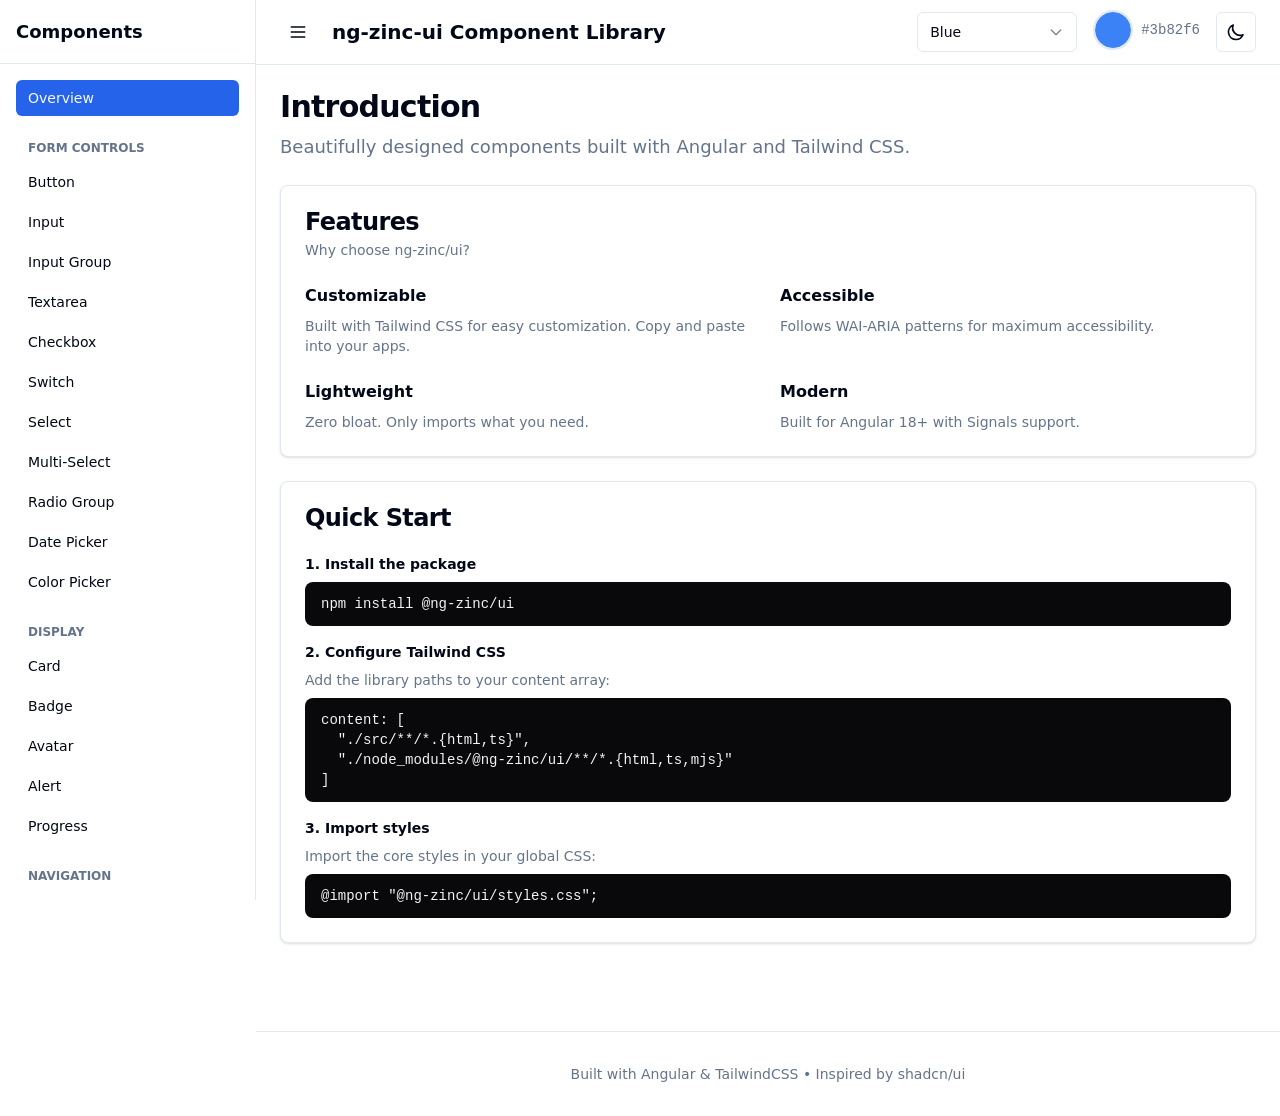
==== commit a2690ba3: "Auto-generated commit" ====
--- a/index.html
+++ b/index.html
@@ -1,13 +1,16 @@
 <!doctype html>
 <html lang="en" data-beasties-container>
+
 <head>
   <meta charset="utf-8">
-  <title>Demo</title>
+  <title>Zinc UI - Angular Tailwind UI Library</title>
   <base href="/">
   <meta name="viewport" content="width=device-width, initial-scale=1">
   <link rel="icon" type="image/x-icon" href="favicon.ico">
-<style>*,:before,:after{--tw-border-spacing-x:0;--tw-border-spacing-y:0;--tw-translate-x:0;--tw-translate-y:0;--tw-rotate:0;--tw-skew-x:0;--tw-skew-y:0;--tw-scale-x:1;--tw-scale-y:1;--tw-pan-x: ;--tw-pan-y: ;--tw-pinch-zoom: ;--tw-scroll-snap-strictness:proximity;--tw-gradient-from-position: ;--tw-gradient-via-position: ;--tw-gradient-to-position: ;--tw-ordinal: ;--tw-slashed-zero: ;--tw-numeric-figure: ;--tw-numeric-spacing: ;--tw-numeric-fraction: ;--tw-ring-inset: ;--tw-ring-offset-width:0px;--tw-ring-offset-color:#fff;--tw-ring-color:rgb(59 130 246 / .5);--tw-ring-offset-shadow:0 0 #0000;--tw-ring-shadow:0 0 #0000;--tw-shadow:0 0 #0000;--tw-shadow-colored:0 0 #0000;--tw-blur: ;--tw-brightness: ;--tw-contrast: ;--tw-grayscale: ;--tw-hue-rotate: ;--tw-invert: ;--tw-saturate: ;--tw-sepia: ;--tw-drop-shadow: ;--tw-backdrop-blur: ;--tw-backdrop-brightness: ;--tw-backdrop-contrast: ;--tw-backdrop-grayscale: ;--tw-backdrop-hue-rotate: ;--tw-backdrop-invert: ;--tw-backdrop-opacity: ;--tw-backdrop-saturate: ;--tw-backdrop-sepia: ;--tw-contain-size: ;--tw-contain-layout: ;--tw-contain-paint: ;--tw-contain-style: }*,:before,:after{box-sizing:border-box;border-width:0;border-style:solid;border-color:#e5e7eb}:before,:after{--tw-content:""}html{line-height:1.5;-webkit-text-size-adjust:100%;-moz-tab-size:4;tab-size:4;font-family:ui-sans-serif,system-ui,sans-serif,"Apple Color Emoji","Segoe UI Emoji",Segoe UI Symbol,"Noto Color Emoji";font-feature-settings:normal;font-variation-settings:normal;-webkit-tap-highlight-color:transparent}body{margin:0;line-height:inherit}:root{--background:0 0% 100%;--foreground:222.2 84% 4.9%;--card:0 0% 100%;--card-foreground:222.2 84% 4.9%;--popover:0 0% 100%;--popover-foreground:222.2 84% 4.9%;--primary:221.2 83.2% 53.3%;--primary-foreground:210 40% 98%;--secondary:210 40% 96.1%;--secondary-foreground:222.2 47.4% 11.2%;--muted:210 40% 96.1%;--muted-foreground:215.4 16.3% 46.9%;--accent:210 40% 96.1%;--accent-foreground:222.2 47.4% 11.2%;--destructive:0 84.2% 60.2%;--destructive-foreground:210 40% 98%;--border:214.3 31.8% 91.4%;--input:214.3 31.8% 91.4%;--ring:221.2 83.2% 53.3%;--radius:.5rem}*{border-color:hsl(var(--border))}body{background-color:hsl(var(--background));color:hsl(var(--foreground))}</style><link rel="stylesheet" href="styles-EX3YPB64.css" media="print" onload="this.media='all'"><noscript><link rel="stylesheet" href="styles-EX3YPB64.css"></noscript></head>
+<style>@layer properties;@layer theme,base,components,utilities;@layer theme{:root{--font-sans:ui-sans-serif, system-ui, sans-serif, "Apple Color Emoji", "Segoe UI Emoji", "Segoe UI Symbol", "Noto Color Emoji";--font-mono:ui-monospace, SFMono-Regular, Menlo, Monaco, Consolas, "Liberation Mono", "Courier New", monospace;--color-red-50:oklch(97.1% .013 17.38);--color-red-100:oklch(93.6% .032 17.717);--color-red-200:oklch(88.5% .062 18.334);--color-red-500:oklch(63.7% .237 25.331);--color-red-800:oklch(44.4% .177 26.899);--color-red-900:oklch(39.6% .141 25.723);--color-red-950:oklch(25.8% .092 26.042);--color-yellow-50:oklch(98.7% .026 102.212);--color-yellow-100:oklch(97.3% .071 103.193);--color-yellow-200:oklch(94.5% .129 101.54);--color-yellow-500:oklch(79.5% .184 86.047);--color-yellow-600:oklch(68.1% .162 75.834);--color-yellow-800:oklch(47.6% .114 61.907);--color-yellow-900:oklch(42.1% .095 57.708);--color-yellow-950:oklch(28.6% .066 53.813);--color-green-50:oklch(98.2% .018 155.826);--color-green-100:oklch(96.2% .044 156.743);--color-green-200:oklch(92.5% .084 155.995);--color-green-500:oklch(72.3% .219 149.579);--color-green-600:oklch(62.7% .194 149.214);--color-green-800:oklch(44.8% .119 151.328);--color-green-900:oklch(39.3% .095 152.535);--color-green-950:oklch(26.6% .065 152.934);--color-blue-50:oklch(97% .014 254.604);--color-blue-100:oklch(93.2% .032 255.585);--color-blue-200:oklch(88.2% .059 254.128);--color-blue-800:oklch(42.4% .199 265.638);--color-blue-900:oklch(37.9% .146 265.522);--color-blue-950:oklch(28.2% .091 267.935);--color-gray-400:oklch(70.7% .022 261.325);--color-zinc-100:oklch(96.7% .001 286.375);--color-zinc-900:oklch(21% .006 285.885);--color-zinc-950:oklch(14.1% .005 285.823);--color-black:#000;--color-white:#fff;--spacing:.25rem;--container-sm:24rem;--container-md:28rem;--container-lg:32rem;--container-xl:36rem;--container-2xl:42rem;--container-3xl:48rem;--container-6xl:72rem;--text-xs:.75rem;--text-xs--line-height:calc(1 / .75);--text-sm:.875rem;--text-sm--line-height:calc(1.25 / .875);--text-base:1rem;--text-base--line-height:1.5 ;--text-lg:1.125rem;--text-lg--line-height:calc(1.75 / 1.125);--text-xl:1.25rem;--text-xl--line-height:calc(1.75 / 1.25);--text-2xl:1.5rem;--text-2xl--line-height:calc(2 / 1.5);--text-3xl:1.875rem;--text-3xl--line-height:1.2 ;--font-weight-medium:500;--font-weight-semibold:600;--font-weight-bold:700;--tracking-tight:-.025em;--radius-sm:calc(var(--radius) - 4px);--radius-md:calc(var(--radius) - 2px);--radius-lg:var(--radius);--ease-in-out:cubic-bezier(.4, 0, .2, 1);--animate-spin:spin 1s linear infinite;--blur-sm:8px;--default-transition-duration:.15s;--default-transition-timing-function:cubic-bezier(.4, 0, .2, 1);--default-font-family:var(--font-sans);--default-mono-font-family:var(--font-mono);--color-border:hsl(var(--border));--color-input:hsl(var(--input));--color-ring:hsl(var(--ring));--color-background:hsl(var(--background));--color-foreground:hsl(var(--foreground));--color-primary:hsl(var(--primary));--color-primary-foreground:hsl(var(--primary-foreground));--color-secondary:hsl(var(--secondary));--color-secondary-foreground:hsl(var(--secondary-foreground));--color-destructive:hsl(var(--destructive));--color-destructive-foreground:hsl(var(--destructive-foreground));--color-muted:hsl(var(--muted));--color-muted-foreground:hsl(var(--muted-foreground));--color-accent:hsl(var(--accent));--color-accent-foreground:hsl(var(--accent-foreground));--color-popover:hsl(var(--popover));--color-popover-foreground:hsl(var(--popover-foreground));--color-card:hsl(var(--card));--color-card-foreground:hsl(var(--card-foreground))}}@layer base{*,:after,:before{box-sizing:border-box;margin:0;padding:0;border:0 solid}html{line-height:1.5;-webkit-text-size-adjust:100%;tab-size:4;font-family:var(--default-font-family, ui-sans-serif, system-ui, sans-serif, "Apple Color Emoji", "Segoe UI Emoji", "Segoe UI Symbol", "Noto Color Emoji");font-feature-settings:var(--default-font-feature-settings, normal);font-variation-settings:var(--default-font-variation-settings, normal);-webkit-tap-highlight-color:transparent}}@layer utilities{}@layer base{:root{--background:0 0% 100%;--foreground:222.2 84% 4.9%;--card:0 0% 100%;--card-foreground:222.2 84% 4.9%;--popover:0 0% 100%;--popover-foreground:222.2 84% 4.9%;--primary:221.2 83.2% 53.3%;--primary-foreground:210 40% 98%;--secondary:210 40% 96.1%;--secondary-foreground:222.2 47.4% 11.2%;--muted:210 40% 96.1%;--muted-foreground:215.4 16.3% 46.9%;--accent:210 40% 96.1%;--accent-foreground:222.2 47.4% 11.2%;--destructive:0 84.2% 60.2%;--destructive-foreground:210 40% 98%;--border:214.3 31.8% 91.4%;--input:214.3 31.8% 91.4%;--ring:221.2 83.2% 53.3%;--radius:.5rem}}@layer base{*{border-color:var(--color-border)}body{background-color:var(--color-background);color:var(--color-foreground)}}@property --tw-translate-x{syntax:"*";inherits:false;initial-value:0;}@property --tw-translate-y{syntax:"*";inherits:false;initial-value:0;}@property --tw-translate-z{syntax:"*";inherits:false;initial-value:0;}@property --tw-rotate-x{syntax:"*";inherits:false;}@property --tw-rotate-y{syntax:"*";inherits:false;}@property --tw-rotate-z{syntax:"*";inherits:false;}@property --tw-skew-x{syntax:"*";inherits:false;}@property --tw-skew-y{syntax:"*";inherits:false;}@property --tw-space-y-reverse{syntax:"*";inherits:false;initial-value:0;}@property --tw-border-style{syntax:"*";inherits:false;initial-value:solid;}@property --tw-leading{syntax:"*";inherits:false;}@property --tw-font-weight{syntax:"*";inherits:false;}@property --tw-tracking{syntax:"*";inherits:false;}@property --tw-shadow{syntax:"*";inherits:false;initial-value:0 0 #0000;}@property --tw-shadow-color{syntax:"*";inherits:false;}@property --tw-shadow-alpha{syntax:"<percentage>";inherits:false;initial-value:100%;}@property --tw-inset-shadow{syntax:"*";inherits:false;initial-value:0 0 #0000;}@property --tw-inset-shadow-color{syntax:"*";inherits:false;}@property --tw-inset-shadow-alpha{syntax:"<percentage>";inherits:false;initial-value:100%;}@property --tw-ring-color{syntax:"*";inherits:false;}@property --tw-ring-shadow{syntax:"*";inherits:false;initial-value:0 0 #0000;}@property --tw-inset-ring-color{syntax:"*";inherits:false;}@property --tw-inset-ring-shadow{syntax:"*";inherits:false;initial-value:0 0 #0000;}@property --tw-ring-inset{syntax:"*";inherits:false;}@property --tw-ring-offset-width{syntax:"<length>";inherits:false;initial-value:0px;}@property --tw-ring-offset-color{syntax:"*";inherits:false;initial-value:#fff;}@property --tw-ring-offset-shadow{syntax:"*";inherits:false;initial-value:0 0 #0000;}@property --tw-outline-style{syntax:"*";inherits:false;initial-value:solid;}@property --tw-backdrop-blur{syntax:"*";inherits:false;}@property --tw-backdrop-brightness{syntax:"*";inherits:false;}@property --tw-backdrop-contrast{syntax:"*";inherits:false;}@property --tw-backdrop-grayscale{syntax:"*";inherits:false;}@property --tw-backdrop-hue-rotate{syntax:"*";inherits:false;}@property --tw-backdrop-invert{syntax:"*";inherits:false;}@property --tw-backdrop-opacity{syntax:"*";inherits:false;}@property --tw-backdrop-saturate{syntax:"*";inherits:false;}@property --tw-backdrop-sepia{syntax:"*";inherits:false;}@property --tw-duration{syntax:"*";inherits:false;}@property --tw-ease{syntax:"*";inherits:false;}@property --tw-scale-x{syntax:"*";inherits:false;initial-value:1;}@property --tw-scale-y{syntax:"*";inherits:false;initial-value:1;}@property --tw-scale-z{syntax:"*";inherits:false;initial-value:1;}@layer properties{@supports ((-webkit-hyphens: none) and (not (margin-trim: inline))) or ((-moz-orient: inline) and (not (color:rgb(from red r g b)))){*,:before,:after{--tw-translate-x:0;--tw-translate-y:0;--tw-translate-z:0;--tw-rotate-x:initial;--tw-rotate-y:initial;--tw-rotate-z:initial;--tw-skew-x:initial;--tw-skew-y:initial;--tw-space-y-reverse:0;--tw-border-style:solid;--tw-leading:initial;--tw-font-weight:initial;--tw-tracking:initial;--tw-shadow:0 0 #0000;--tw-shadow-color:initial;--tw-shadow-alpha:100%;--tw-inset-shadow:0 0 #0000;--tw-inset-shadow-color:initial;--tw-inset-shadow-alpha:100%;--tw-ring-color:initial;--tw-ring-shadow:0 0 #0000;--tw-inset-ring-color:initial;--tw-inset-ring-shadow:0 0 #0000;--tw-ring-inset:initial;--tw-ring-offset-width:0px;--tw-ring-offset-color:#fff;--tw-ring-offset-shadow:0 0 #0000;--tw-outline-style:solid;--tw-backdrop-blur:initial;--tw-backdrop-brightness:initial;--tw-backdrop-contrast:initial;--tw-backdrop-grayscale:initial;--tw-backdrop-hue-rotate:initial;--tw-backdrop-invert:initial;--tw-backdrop-opacity:initial;--tw-backdrop-saturate:initial;--tw-backdrop-sepia:initial;--tw-duration:initial;--tw-ease:initial;--tw-scale-x:1;--tw-scale-y:1;--tw-scale-z:1}}}</style><link rel="stylesheet" href="styles-LBTAZQOH.css" media="print" onload="this.media='all'"><noscript><link rel="stylesheet" href="styles-LBTAZQOH.css"></noscript></head>
+
 <body>
   <app-root></app-root>
-<script src="main-FLPMUGI6.js" type="module"></script></body>
-</html>
+<script src="main-APYSBC5F.js" type="module"></script></body>
+
+</html>
--- a/styles-LBTAZQOH.css
+++ b/styles-LBTAZQOH.css
@@ -0,0 +1 @@
+@layer properties;@layer theme,base,components,utilities;@layer theme{:root,:host{--font-sans: ui-sans-serif, system-ui, sans-serif, "Apple Color Emoji", "Segoe UI Emoji", "Segoe UI Symbol", "Noto Color Emoji";--font-mono: ui-monospace, SFMono-Regular, Menlo, Monaco, Consolas, "Liberation Mono", "Courier New", monospace;--color-red-50: oklch(97.1% .013 17.38);--color-red-100: oklch(93.6% .032 17.717);--color-red-200: oklch(88.5% .062 18.334);--color-red-500: oklch(63.7% .237 25.331);--color-red-800: oklch(44.4% .177 26.899);--color-red-900: oklch(39.6% .141 25.723);--color-red-950: oklch(25.8% .092 26.042);--color-yellow-50: oklch(98.7% .026 102.212);--color-yellow-100: oklch(97.3% .071 103.193);--color-yellow-200: oklch(94.5% .129 101.54);--color-yellow-500: oklch(79.5% .184 86.047);--color-yellow-600: oklch(68.1% .162 75.834);--color-yellow-800: oklch(47.6% .114 61.907);--color-yellow-900: oklch(42.1% .095 57.708);--color-yellow-950: oklch(28.6% .066 53.813);--color-green-50: oklch(98.2% .018 155.826);--color-green-100: oklch(96.2% .044 156.743);--color-green-200: oklch(92.5% .084 155.995);--color-green-500: oklch(72.3% .219 149.579);--color-green-600: oklch(62.7% .194 149.214);--color-green-800: oklch(44.8% .119 151.328);--color-green-900: oklch(39.3% .095 152.535);--color-green-950: oklch(26.6% .065 152.934);--color-blue-50: oklch(97% .014 254.604);--color-blue-100: oklch(93.2% .032 255.585);--color-blue-200: oklch(88.2% .059 254.128);--color-blue-800: oklch(42.4% .199 265.638);--color-blue-900: oklch(37.9% .146 265.522);--color-blue-950: oklch(28.2% .091 267.935);--color-gray-400: oklch(70.7% .022 261.325);--color-zinc-100: oklch(96.7% .001 286.375);--color-zinc-900: oklch(21% .006 285.885);--color-zinc-950: oklch(14.1% .005 285.823);--color-black: #000;--color-white: #fff;--spacing: .25rem;--container-sm: 24rem;--container-md: 28rem;--container-lg: 32rem;--container-xl: 36rem;--container-2xl: 42rem;--container-3xl: 48rem;--container-6xl: 72rem;--text-xs: .75rem;--text-xs--line-height: calc(1 / .75);--text-sm: .875rem;--text-sm--line-height: calc(1.25 / .875);--text-base: 1rem;--text-base--line-height: 1.5 ;--text-lg: 1.125rem;--text-lg--line-height: calc(1.75 / 1.125);--text-xl: 1.25rem;--text-xl--line-height: calc(1.75 / 1.25);--text-2xl: 1.5rem;--text-2xl--line-height: calc(2 / 1.5);--text-3xl: 1.875rem;--text-3xl--line-height: 1.2 ;--font-weight-medium: 500;--font-weight-semibold: 600;--font-weight-bold: 700;--tracking-tight: -.025em;--radius-sm: calc(var(--radius) - 4px);--radius-md: calc(var(--radius) - 2px);--radius-lg: var(--radius);--ease-in-out: cubic-bezier(.4, 0, .2, 1);--animate-spin: spin 1s linear infinite;--blur-sm: 8px;--default-transition-duration: .15s;--default-transition-timing-function: cubic-bezier(.4, 0, .2, 1);--default-font-family: var(--font-sans);--default-mono-font-family: var(--font-mono);--color-border: hsl(var(--border));--color-input: hsl(var(--input));--color-ring: hsl(var(--ring));--color-background: hsl(var(--background));--color-foreground: hsl(var(--foreground));--color-primary: hsl(var(--primary));--color-primary-foreground: hsl(var(--primary-foreground));--color-secondary: hsl(var(--secondary));--color-secondary-foreground: hsl(var(--secondary-foreground));--color-destructive: hsl(var(--destructive));--color-destructive-foreground: hsl(var(--destructive-foreground));--color-muted: hsl(var(--muted));--color-muted-foreground: hsl(var(--muted-foreground));--color-accent: hsl(var(--accent));--color-accent-foreground: hsl(var(--accent-foreground));--color-popover: hsl(var(--popover));--color-popover-foreground: hsl(var(--popover-foreground));--color-card: hsl(var(--card));--color-card-foreground: hsl(var(--card-foreground))}}@layer base{*,:after,:before,::backdrop,::file-selector-button{box-sizing:border-box;margin:0;padding:0;border:0 solid}html,:host{line-height:1.5;-webkit-text-size-adjust:100%;tab-size:4;font-family:var(--default-font-family, ui-sans-serif, system-ui, sans-serif, "Apple Color Emoji", "Segoe UI Emoji", "Segoe UI Symbol", "Noto Color Emoji");font-feature-settings:var(--default-font-feature-settings, normal);font-variation-settings:var(--default-font-variation-settings, normal);-webkit-tap-highlight-color:transparent}hr{height:0;color:inherit;border-top-width:1px}abbr:where([title]){-webkit-text-decoration:underline dotted;text-decoration:underline dotted}h1,h2,h3,h4,h5,h6{font-size:inherit;font-weight:inherit}a{color:inherit;-webkit-text-decoration:inherit;text-decoration:inherit}b,strong{font-weight:bolder}code,kbd,samp,pre{font-family:var(--default-mono-font-family, ui-monospace, SFMono-Regular, Menlo, Monaco, Consolas, "Liberation Mono", "Courier New", monospace);font-feature-settings:var(--default-mono-font-feature-settings, normal);font-variation-settings:var(--default-mono-font-variation-settings, normal);font-size:1em}small{font-size:80%}sub,sup{font-size:75%;line-height:0;position:relative;vertical-align:baseline}sub{bottom:-.25em}sup{top:-.5em}table{text-indent:0;border-color:inherit;border-collapse:collapse}:-moz-focusring{outline:auto}progress{vertical-align:baseline}summary{display:list-item}ol,ul,menu{list-style:none}img,svg,video,canvas,audio,iframe,embed,object{display:block;vertical-align:middle}img,video{max-width:100%;height:auto}button,input,select,optgroup,textarea,::file-selector-button{font:inherit;font-feature-settings:inherit;font-variation-settings:inherit;letter-spacing:inherit;color:inherit;border-radius:0;background-color:transparent;opacity:1}:where(select:is([multiple],[size])) optgroup{font-weight:bolder}:where(select:is([multiple],[size])) optgroup option{padding-inline-start:20px}::file-selector-button{margin-inline-end:4px}::placeholder{opacity:1}@supports (not (-webkit-appearance: -apple-pay-button)) or (contain-intrinsic-size: 1px){::placeholder{color:currentcolor}@supports (color: color-mix(in lab,red,red)){{color:color-mix(in oklab,currentcolor 50%,transparent)}}}textarea{resize:vertical}::-webkit-search-decoration{-webkit-appearance:none}::-webkit-date-and-time-value{min-height:1lh;text-align:inherit}::-webkit-datetime-edit{display:inline-flex}::-webkit-datetime-edit-fields-wrapper{padding:0}::-webkit-datetime-edit,::-webkit-datetime-edit-year-field,::-webkit-datetime-edit-month-field,::-webkit-datetime-edit-day-field,::-webkit-datetime-edit-hour-field,::-webkit-datetime-edit-minute-field,::-webkit-datetime-edit-second-field,::-webkit-datetime-edit-millisecond-field,::-webkit-datetime-edit-meridiem-field{padding-block:0}::-webkit-calendar-picker-indicator{line-height:1}:-moz-ui-invalid{box-shadow:none}button,input:where([type=button],[type=reset],[type=submit]),::file-selector-button{appearance:button}::-webkit-inner-spin-button,::-webkit-outer-spin-button{height:auto}[hidden]:where(:not([hidden=until-found])){display:none!important}}@layer utilities{.pointer-events-none{pointer-events:none}.absolute{position:absolute}.fixed{position:fixed}.relative{position:relative}.static{position:static}.sticky{position:sticky}.inset-0{inset:calc(var(--spacing) * 0)}.top-0{top:calc(var(--spacing) * 0)}.top-1\/2{top:50%}.top-4{top:calc(var(--spacing) * 4)}.top-\[-4px\]{top:-4px}.top-full{top:100%}.right-0{right:calc(var(--spacing) * 0)}.right-3{right:calc(var(--spacing) * 3)}.right-4{right:calc(var(--spacing) * 4)}.right-\[-4px\]{right:-4px}.right-full{right:100%}.bottom-0{bottom:calc(var(--spacing) * 0)}.bottom-\[-4px\]{bottom:-4px}.bottom-full{bottom:100%}.left-0{left:calc(var(--spacing) * 0)}.left-1\/2{left:50%}.left-3{left:calc(var(--spacing) * 3)}.left-\[-4px\]{left:-4px}.left-full{left:100%}.z-10{z-index:10}.z-30{z-index:30}.z-40{z-index:40}.z-50{z-index:50}.container{width:100%}@media (width >= 40rem){.container{max-width:40rem}}@media (width >= 48rem){.container{max-width:48rem}}@media (width >= 64rem){.container{max-width:64rem}}@media (width >= 80rem){.container{max-width:80rem}}@media (width >= 96rem){.container{max-width:96rem}}.-mx-1\.5{margin-inline:calc(var(--spacing) * -1.5)}.mx-auto{margin-inline:auto}.-my-1\.5{margin-block:calc(var(--spacing) * -1.5)}.my-1{margin-block:calc(var(--spacing) * 1)}.mt-1{margin-top:calc(var(--spacing) * 1)}.mt-2{margin-top:calc(var(--spacing) * 2)}.mt-4{margin-top:calc(var(--spacing) * 4)}.mt-16{margin-top:calc(var(--spacing) * 16)}.mr-2{margin-right:calc(var(--spacing) * 2)}.mb-1{margin-bottom:calc(var(--spacing) * 1)}.mb-2{margin-bottom:calc(var(--spacing) * 2)}.mb-4{margin-bottom:calc(var(--spacing) * 4)}.-ml-px{margin-left:-1px}.ml-0{margin-left:calc(var(--spacing) * 0)}.ml-1{margin-left:calc(var(--spacing) * 1)}.ml-2{margin-left:calc(var(--spacing) * 2)}.ml-64{margin-left:calc(var(--spacing) * 64)}.ml-auto{margin-left:auto}.block{display:block}.flex{display:flex}.grid{display:grid}.inline{display:inline}.inline-block{display:inline-block}.inline-flex{display:inline-flex}.table{display:table}.h-1{height:calc(var(--spacing) * 1)}.h-2{height:calc(var(--spacing) * 2)}.h-2\.5{height:calc(var(--spacing) * 2.5)}.h-3{height:calc(var(--spacing) * 3)}.h-4{height:calc(var(--spacing) * 4)}.h-5{height:calc(var(--spacing) * 5)}.h-6{height:calc(var(--spacing) * 6)}.h-7{height:calc(var(--spacing) * 7)}.h-8{height:calc(var(--spacing) * 8)}.h-9{height:calc(var(--spacing) * 9)}.h-10{height:calc(var(--spacing) * 10)}.h-11{height:calc(var(--spacing) * 11)}.h-12{height:calc(var(--spacing) * 12)}.h-16{height:calc(var(--spacing) * 16)}.h-auto{height:auto}.h-full{height:100%}.h-px{height:1px}.h-screen{height:100vh}.max-h-96{max-height:calc(var(--spacing) * 96)}.max-h-\[300px\]{max-height:300px}.max-h-full{max-height:100%}.min-h-10{min-height:calc(var(--spacing) * 10)}.min-h-\[80px\]{min-height:80px}.min-h-screen{min-height:100vh}.w-0{width:calc(var(--spacing) * 0)}.w-2{width:calc(var(--spacing) * 2)}.w-2\.5{width:calc(var(--spacing) * 2.5)}.w-3{width:calc(var(--spacing) * 3)}.w-4{width:calc(var(--spacing) * 4)}.w-5{width:calc(var(--spacing) * 5)}.w-6{width:calc(var(--spacing) * 6)}.w-8{width:calc(var(--spacing) * 8)}.w-9{width:calc(var(--spacing) * 9)}.w-10{width:calc(var(--spacing) * 10)}.w-11{width:calc(var(--spacing) * 11)}.w-12{width:calc(var(--spacing) * 12)}.w-14{width:calc(var(--spacing) * 14)}.w-16{width:calc(var(--spacing) * 16)}.w-40{width:calc(var(--spacing) * 40)}.w-64{width:calc(var(--spacing) * 64)}.w-\[280px\]{width:280px}.w-full{width:100%}.max-w-2xl{max-width:var(--container-2xl)}.max-w-3xl{max-width:var(--container-3xl)}.max-w-6xl{max-width:var(--container-6xl)}.max-w-full{max-width:100%}.max-w-lg{max-width:var(--container-lg)}.max-w-md{max-width:var(--container-md)}.max-w-sm{max-width:var(--container-sm)}.max-w-xl{max-width:var(--container-xl)}.min-w-0{min-width:calc(var(--spacing) * 0)}.min-w-\[8rem\]{min-width:8rem}.flex-1{flex:1}.flex-shrink-0,.shrink-0{flex-shrink:0}.-translate-x-1\/2{--tw-translate-x: -50% ;translate:var(--tw-translate-x) var(--tw-translate-y)}.translate-x-0{--tw-translate-x: calc(var(--spacing) * 0);translate:var(--tw-translate-x) var(--tw-translate-y)}.translate-x-4{--tw-translate-x: calc(var(--spacing) * 4);translate:var(--tw-translate-x) var(--tw-translate-y)}.translate-x-5{--tw-translate-x: calc(var(--spacing) * 5);translate:var(--tw-translate-x) var(--tw-translate-y)}.translate-x-7{--tw-translate-x: calc(var(--spacing) * 7);translate:var(--tw-translate-x) var(--tw-translate-y)}.-translate-y-1\/2{--tw-translate-y: -50% ;translate:var(--tw-translate-x) var(--tw-translate-y)}.rotate-45{rotate:45deg}.transform{transform:var(--tw-rotate-x,) var(--tw-rotate-y,) var(--tw-rotate-z,) var(--tw-skew-x,) var(--tw-skew-y,)}.animate-spin{animation:var(--animate-spin)}.cursor-not-allowed{cursor:not-allowed}.cursor-pointer{cursor:pointer}.resize{resize:both}.resize-none{resize:none}.resize-x{resize:horizontal}.resize-y{resize:vertical}.grid-cols-7{grid-template-columns:repeat(7,minmax(0,1fr))}.flex-col{flex-direction:column}.flex-wrap{flex-wrap:wrap}.items-center{align-items:center}.items-end{align-items:flex-end}.items-start{align-items:flex-start}.justify-between{justify-content:space-between}.justify-center{justify-content:center}.justify-end{justify-content:flex-end}.gap-1{gap:calc(var(--spacing) * 1)}.gap-1\.5{gap:calc(var(--spacing) * 1.5)}.gap-2{gap:calc(var(--spacing) * 2)}.gap-3{gap:calc(var(--spacing) * 3)}.gap-4{gap:calc(var(--spacing) * 4)}.gap-6{gap:calc(var(--spacing) * 6)}:where(.space-y-1>:not(:last-child)){--tw-space-y-reverse: 0;margin-block-start:calc(calc(var(--spacing) * 1) * var(--tw-space-y-reverse));margin-block-end:calc(calc(var(--spacing) * 1) * calc(1 - var(--tw-space-y-reverse)))}:where(.space-y-1\.5>:not(:last-child)){--tw-space-y-reverse: 0;margin-block-start:calc(calc(var(--spacing) * 1.5) * var(--tw-space-y-reverse));margin-block-end:calc(calc(var(--spacing) * 1.5) * calc(1 - var(--tw-space-y-reverse)))}:where(.space-y-2>:not(:last-child)){--tw-space-y-reverse: 0;margin-block-start:calc(calc(var(--spacing) * 2) * var(--tw-space-y-reverse));margin-block-end:calc(calc(var(--spacing) * 2) * calc(1 - var(--tw-space-y-reverse)))}:where(.space-y-3>:not(:last-child)){--tw-space-y-reverse: 0;margin-block-start:calc(calc(var(--spacing) * 3) * var(--tw-space-y-reverse));margin-block-end:calc(calc(var(--spacing) * 3) * calc(1 - var(--tw-space-y-reverse)))}:where(.space-y-4>:not(:last-child)){--tw-space-y-reverse: 0;margin-block-start:calc(calc(var(--spacing) * 4) * var(--tw-space-y-reverse));margin-block-end:calc(calc(var(--spacing) * 4) * calc(1 - var(--tw-space-y-reverse)))}:where(.space-y-6>:not(:last-child)){--tw-space-y-reverse: 0;margin-block-start:calc(calc(var(--spacing) * 6) * var(--tw-space-y-reverse));margin-block-end:calc(calc(var(--spacing) * 6) * calc(1 - var(--tw-space-y-reverse)))}:where(.space-y-8>:not(:last-child)){--tw-space-y-reverse: 0;margin-block-start:calc(calc(var(--spacing) * 8) * var(--tw-space-y-reverse));margin-block-end:calc(calc(var(--spacing) * 8) * calc(1 - var(--tw-space-y-reverse)))}.truncate{overflow:hidden;text-overflow:ellipsis;white-space:nowrap}.overflow-auto{overflow:auto}.overflow-hidden{overflow:hidden}.overflow-x-auto{overflow-x:auto}.overflow-y-auto{overflow-y:auto}.rounded{border-radius:.25rem}.rounded-full{border-radius:calc(infinity * 1px)}.rounded-lg{border-radius:var(--radius-lg)}.rounded-md{border-radius:var(--radius-md)}.rounded-none{border-radius:0}.rounded-sm{border-radius:var(--radius-sm)}.rounded-l-md{border-top-left-radius:var(--radius-md);border-bottom-left-radius:var(--radius-md)}.rounded-r-md{border-top-right-radius:var(--radius-md);border-bottom-right-radius:var(--radius-md)}.border{border-style:var(--tw-border-style);border-width:1px}.border-2{border-style:var(--tw-border-style);border-width:2px}.border-t{border-top-style:var(--tw-border-style);border-top-width:1px}.border-r{border-right-style:var(--tw-border-style);border-right-width:1px}.border-b{border-bottom-style:var(--tw-border-style);border-bottom-width:1px}.border-b-2{border-bottom-style:var(--tw-border-style);border-bottom-width:2px}.border-blue-200{border-color:var(--color-blue-200)}.border-border{border-color:var(--color-border)}.border-current{border-color:currentcolor}.border-destructive{border-color:var(--color-destructive)}.border-green-200{border-color:var(--color-green-200)}.border-input{border-color:var(--color-input)}.border-primary{border-color:var(--color-primary)}.border-red-200{border-color:var(--color-red-200)}.border-transparent{border-color:transparent}.border-yellow-200{border-color:var(--color-yellow-200)}.border-t-transparent{border-top-color:transparent}.bg-accent{background-color:var(--color-accent)}.bg-background{background-color:var(--color-background)}.bg-background\/95{background-color:color-mix(in srgb,hsl(var(--background)) 95%,transparent)}@supports (color: color-mix(in lab,red,red)){.bg-background\/95{background-color:color-mix(in oklab,var(--color-background) 95%,transparent)}}.bg-black\/50{background-color:color-mix(in srgb,#000 50%,transparent)}@supports (color: color-mix(in lab,red,red)){.bg-black\/50{background-color:color-mix(in oklab,var(--color-black) 50%,transparent)}}.bg-blue-50{background-color:var(--color-blue-50)}.bg-border{background-color:var(--color-border)}.bg-card{background-color:var(--color-card)}.bg-destructive{background-color:var(--color-destructive)}.bg-gray-400{background-color:var(--color-gray-400)}.bg-green-50{background-color:var(--color-green-50)}.bg-green-500{background-color:var(--color-green-500)}.bg-input{background-color:var(--color-input)}.bg-muted{background-color:var(--color-muted)}.bg-muted\/50{background-color:color-mix(in srgb,hsl(var(--muted)) 50%,transparent)}@supports (color: color-mix(in lab,red,red)){.bg-muted\/50{background-color:color-mix(in oklab,var(--color-muted) 50%,transparent)}}.bg-popover{background-color:var(--color-popover)}.bg-primary{background-color:var(--color-primary)}.bg-primary\/20{background-color:color-mix(in srgb,hsl(var(--primary)) 20%,transparent)}@supports (color: color-mix(in lab,red,red)){.bg-primary\/20{background-color:color-mix(in oklab,var(--color-primary) 20%,transparent)}}.bg-red-50{background-color:var(--color-red-50)}.bg-red-500{background-color:var(--color-red-500)}.bg-secondary{background-color:var(--color-secondary)}.bg-yellow-50{background-color:var(--color-yellow-50)}.bg-yellow-500{background-color:var(--color-yellow-500)}.bg-zinc-950{background-color:var(--color-zinc-950)}.object-cover{object-fit:cover}.p-1{padding:calc(var(--spacing) * 1)}.p-1\.5{padding:calc(var(--spacing) * 1.5)}.p-2{padding:calc(var(--spacing) * 2)}.p-3{padding:calc(var(--spacing) * 3)}.p-4{padding:calc(var(--spacing) * 4)}.p-6{padding:calc(var(--spacing) * 6)}.px-2{padding-inline:calc(var(--spacing) * 2)}.px-2\.5{padding-inline:calc(var(--spacing) * 2.5)}.px-3{padding-inline:calc(var(--spacing) * 3)}.px-4{padding-inline:calc(var(--spacing) * 4)}.px-6{padding-inline:calc(var(--spacing) * 6)}.px-8{padding-inline:calc(var(--spacing) * 8)}.py-0\.5{padding-block:calc(var(--spacing) * .5)}.py-1{padding-block:calc(var(--spacing) * 1)}.py-1\.5{padding-block:calc(var(--spacing) * 1.5)}.py-2{padding-block:calc(var(--spacing) * 2)}.py-3{padding-block:calc(var(--spacing) * 3)}.py-4{padding-block:calc(var(--spacing) * 4)}.py-6{padding-block:calc(var(--spacing) * 6)}.py-8{padding-block:calc(var(--spacing) * 8)}.pt-0{padding-top:calc(var(--spacing) * 0)}.pr-10{padding-right:calc(var(--spacing) * 10)}.pl-10{padding-left:calc(var(--spacing) * 10)}.text-center{text-align:center}.text-left{text-align:left}.font-mono{font-family:var(--font-mono)}.text-2xl{font-size:var(--text-2xl);line-height:var(--tw-leading, var(--text-2xl--line-height))}.text-3xl{font-size:var(--text-3xl);line-height:var(--tw-leading, var(--text-3xl--line-height))}.text-base{font-size:var(--text-base);line-height:var(--tw-leading, var(--text-base--line-height))}.text-lg{font-size:var(--text-lg);line-height:var(--tw-leading, var(--text-lg--line-height))}.text-sm{font-size:var(--text-sm);line-height:var(--tw-leading, var(--text-sm--line-height))}.text-xl{font-size:var(--text-xl);line-height:var(--tw-leading, var(--text-xl--line-height))}.text-xs{font-size:var(--text-xs);line-height:var(--tw-leading, var(--text-xs--line-height))}.leading-none{--tw-leading: 1;line-height:1}.font-bold{--tw-font-weight: var(--font-weight-bold);font-weight:var(--font-weight-bold)}.font-medium{--tw-font-weight: var(--font-weight-medium);font-weight:var(--font-weight-medium)}.font-semibold{--tw-font-weight: var(--font-weight-semibold);font-weight:var(--font-weight-semibold)}.tracking-tight{--tw-tracking: var(--tracking-tight);letter-spacing:var(--tracking-tight)}.whitespace-nowrap{white-space:nowrap}.text-accent-foreground{color:var(--color-accent-foreground)}.text-blue-900{color:var(--color-blue-900)}.text-card-foreground{color:var(--color-card-foreground)}.text-destructive{color:var(--color-destructive)}.text-destructive-foreground{color:var(--color-destructive-foreground)}.text-foreground{color:var(--color-foreground)}.text-green-500{color:var(--color-green-500)}.text-green-900{color:var(--color-green-900)}.text-muted-foreground{color:var(--color-muted-foreground)}.text-popover-foreground{color:var(--color-popover-foreground)}.text-primary{color:var(--color-primary)}.text-primary-foreground{color:var(--color-primary-foreground)}.text-red-900{color:var(--color-red-900)}.text-secondary-foreground{color:var(--color-secondary-foreground)}.text-white{color:var(--color-white)}.text-yellow-900{color:var(--color-yellow-900)}.text-zinc-100{color:var(--color-zinc-100)}.uppercase{text-transform:uppercase}.underline-offset-4{text-underline-offset:4px}.opacity-50{opacity:50%}.opacity-70{opacity:70%}.shadow{--tw-shadow: 0 1px 3px 0 var(--tw-shadow-color, rgb(0 0 0 / .1)), 0 1px 2px -1px var(--tw-shadow-color, rgb(0 0 0 / .1));box-shadow:var(--tw-inset-shadow),var(--tw-inset-ring-shadow),var(--tw-ring-offset-shadow),var(--tw-ring-shadow),var(--tw-shadow)}.shadow-lg{--tw-shadow: 0 10px 15px -3px var(--tw-shadow-color, rgb(0 0 0 / .1)), 0 4px 6px -4px var(--tw-shadow-color, rgb(0 0 0 / .1));box-shadow:var(--tw-inset-shadow),var(--tw-inset-ring-shadow),var(--tw-ring-offset-shadow),var(--tw-ring-shadow),var(--tw-shadow)}.shadow-md{--tw-shadow: 0 4px 6px -1px var(--tw-shadow-color, rgb(0 0 0 / .1)), 0 2px 4px -2px var(--tw-shadow-color, rgb(0 0 0 / .1));box-shadow:var(--tw-inset-shadow),var(--tw-inset-ring-shadow),var(--tw-ring-offset-shadow),var(--tw-ring-shadow),var(--tw-shadow)}.shadow-sm{--tw-shadow: 0 1px 3px 0 var(--tw-shadow-color, rgb(0 0 0 / .1)), 0 1px 2px -1px var(--tw-shadow-color, rgb(0 0 0 / .1));box-shadow:var(--tw-inset-shadow),var(--tw-inset-ring-shadow),var(--tw-ring-offset-shadow),var(--tw-ring-shadow),var(--tw-shadow)}.ring{--tw-ring-shadow: var(--tw-ring-inset,) 0 0 0 calc(1px + var(--tw-ring-offset-width)) var(--tw-ring-color, currentcolor);box-shadow:var(--tw-inset-shadow),var(--tw-inset-ring-shadow),var(--tw-ring-offset-shadow),var(--tw-ring-shadow),var(--tw-shadow)}.ring-0{--tw-ring-shadow: var(--tw-ring-inset,) 0 0 0 calc(0px + var(--tw-ring-offset-width)) var(--tw-ring-color, currentcolor);box-shadow:var(--tw-inset-shadow),var(--tw-inset-ring-shadow),var(--tw-ring-offset-shadow),var(--tw-ring-shadow),var(--tw-shadow)}.ring-1{--tw-ring-shadow: var(--tw-ring-inset,) 0 0 0 calc(1px + var(--tw-ring-offset-width)) var(--tw-ring-color, currentcolor);box-shadow:var(--tw-inset-shadow),var(--tw-inset-ring-shadow),var(--tw-ring-offset-shadow),var(--tw-ring-shadow),var(--tw-shadow)}.ring-2{--tw-ring-shadow: var(--tw-ring-inset,) 0 0 0 calc(2px + var(--tw-ring-offset-width)) var(--tw-ring-color, currentcolor);box-shadow:var(--tw-inset-shadow),var(--tw-inset-ring-shadow),var(--tw-ring-offset-shadow),var(--tw-ring-shadow),var(--tw-shadow)}.ring-background{--tw-ring-color: var(--color-background)}.ring-primary{--tw-ring-color: var(--color-primary)}.ring-offset-background{--tw-ring-offset-color: var(--color-background)}.outline{outline-style:var(--tw-outline-style);outline-width:1px}.backdrop-blur{--tw-backdrop-blur: blur(8px);-webkit-backdrop-filter:var(--tw-backdrop-blur,) var(--tw-backdrop-brightness,) var(--tw-backdrop-contrast,) var(--tw-backdrop-grayscale,) var(--tw-backdrop-hue-rotate,) var(--tw-backdrop-invert,) var(--tw-backdrop-opacity,) var(--tw-backdrop-saturate,) var(--tw-backdrop-sepia,);backdrop-filter:var(--tw-backdrop-blur,) var(--tw-backdrop-brightness,) var(--tw-backdrop-contrast,) var(--tw-backdrop-grayscale,) var(--tw-backdrop-hue-rotate,) var(--tw-backdrop-invert,) var(--tw-backdrop-opacity,) var(--tw-backdrop-saturate,) var(--tw-backdrop-sepia,)}.backdrop-blur-sm{--tw-backdrop-blur: blur(var(--blur-sm));-webkit-backdrop-filter:var(--tw-backdrop-blur,) var(--tw-backdrop-brightness,) var(--tw-backdrop-contrast,) var(--tw-backdrop-grayscale,) var(--tw-backdrop-hue-rotate,) var(--tw-backdrop-invert,) var(--tw-backdrop-opacity,) var(--tw-backdrop-saturate,) var(--tw-backdrop-sepia,);backdrop-filter:var(--tw-backdrop-blur,) var(--tw-backdrop-brightness,) var(--tw-backdrop-contrast,) var(--tw-backdrop-grayscale,) var(--tw-backdrop-hue-rotate,) var(--tw-backdrop-invert,) var(--tw-backdrop-opacity,) var(--tw-backdrop-saturate,) var(--tw-backdrop-sepia,)}.transition-all{transition-property:all;transition-timing-function:var(--tw-ease, var(--default-transition-timing-function));transition-duration:var(--tw-duration, var(--default-transition-duration))}.transition-colors{transition-property:color,background-color,border-color,outline-color,text-decoration-color,fill,stroke,--tw-gradient-from,--tw-gradient-via,--tw-gradient-to;transition-timing-function:var(--tw-ease, var(--default-transition-timing-function));transition-duration:var(--tw-duration, var(--default-transition-duration))}.transition-opacity{transition-property:opacity;transition-timing-function:var(--tw-ease, var(--default-transition-timing-function));transition-duration:var(--tw-duration, var(--default-transition-duration))}.transition-transform{transition-property:transform,translate,scale,rotate;transition-timing-function:var(--tw-ease, var(--default-transition-timing-function));transition-duration:var(--tw-duration, var(--default-transition-duration))}.duration-200{--tw-duration: .2s;transition-duration:.2s}.duration-300{--tw-duration: .3s;transition-duration:.3s}.ease-in-out{--tw-ease: var(--ease-in-out);transition-timing-function:var(--ease-in-out)}.outline-none{--tw-outline-style: none;outline-style:none}.select-none{-webkit-user-select:none;user-select:none}.ring-inset{--tw-ring-inset: inset}.file\:border-0::file-selector-button{border-style:var(--tw-border-style);border-width:0px}.file\:bg-transparent::file-selector-button{background-color:transparent}.file\:text-sm::file-selector-button{font-size:var(--text-sm);line-height:var(--tw-leading, var(--text-sm--line-height))}.file\:font-medium::file-selector-button{--tw-font-weight: var(--font-weight-medium);font-weight:var(--font-weight-medium)}.placeholder\:text-muted-foreground::placeholder{color:var(--color-muted-foreground)}@media (hover: hover){.hover\:scale-110:hover{--tw-scale-x: 110%;--tw-scale-y: 110%;--tw-scale-z: 110%;scale:var(--tw-scale-x) var(--tw-scale-y)}}@media (hover: hover){.hover\:border-primary:hover{border-color:var(--color-primary)}}@media (hover: hover){.hover\:bg-accent:hover{background-color:var(--color-accent)}}@media (hover: hover){.hover\:bg-background\/50:hover{background-color:color-mix(in srgb,hsl(var(--background)) 50%,transparent)}@supports (color: color-mix(in lab,red,red)){.hover\:bg-background\/50:hover{background-color:color-mix(in oklab,var(--color-background) 50%,transparent)}}}@media (hover: hover){.hover\:bg-black\/5:hover{background-color:color-mix(in srgb,#000 5%,transparent)}@supports (color: color-mix(in lab,red,red)){.hover\:bg-black\/5:hover{background-color:color-mix(in oklab,var(--color-black) 5%,transparent)}}}@media (hover: hover){.hover\:bg-destructive\/90:hover{background-color:color-mix(in srgb,hsl(var(--destructive)) 90%,transparent)}@supports (color: color-mix(in lab,red,red)){.hover\:bg-destructive\/90:hover{background-color:color-mix(in oklab,var(--color-destructive) 90%,transparent)}}}@media (hover: hover){.hover\:bg-primary\/90:hover{background-color:color-mix(in srgb,hsl(var(--primary)) 90%,transparent)}@supports (color: color-mix(in lab,red,red)){.hover\:bg-primary\/90:hover{background-color:color-mix(in oklab,var(--color-primary) 90%,transparent)}}}@media (hover: hover){.hover\:bg-secondary-foreground\/20:hover{background-color:color-mix(in srgb,hsl(var(--secondary-foreground)) 20%,transparent)}@supports (color: color-mix(in lab,red,red)){.hover\:bg-secondary-foreground\/20:hover{background-color:color-mix(in oklab,var(--color-secondary-foreground) 20%,transparent)}}}@media (hover: hover){.hover\:text-accent-foreground:hover{color:var(--color-accent-foreground)}}@media (hover: hover){.hover\:text-foreground:hover{color:var(--color-foreground)}}@media (hover: hover){.hover\:underline:hover{text-decoration-line:underline}}@media (hover: hover){.hover\:opacity-100:hover{opacity:100%}}.focus\:z-10:focus{z-index:10}.focus\:border:focus{border-style:var(--tw-border-style);border-width:1px}.focus\:border-2:focus{border-style:var(--tw-border-style);border-width:2px}.focus\:border-4:focus{border-style:var(--tw-border-style);border-width:4px}.focus\:border-8:focus{border-style:var(--tw-border-style);border-width:8px}.focus\:border-destructive:focus{border-color:var(--color-destructive)}.focus\:border-primary:focus{border-color:var(--color-primary)}.focus\:bg-accent:focus{background-color:var(--color-accent)}.focus\:text-accent-foreground:focus{color:var(--color-accent-foreground)}.focus\:ring-0:focus{--tw-ring-shadow: var(--tw-ring-inset,) 0 0 0 calc(0px + var(--tw-ring-offset-width)) var(--tw-ring-color, currentcolor);box-shadow:var(--tw-inset-shadow),var(--tw-inset-ring-shadow),var(--tw-ring-offset-shadow),var(--tw-ring-shadow),var(--tw-shadow)}.focus\:ring-2:focus{--tw-ring-shadow: var(--tw-ring-inset,) 0 0 0 calc(2px + var(--tw-ring-offset-width)) var(--tw-ring-color, currentcolor);box-shadow:var(--tw-inset-shadow),var(--tw-inset-ring-shadow),var(--tw-ring-offset-shadow),var(--tw-ring-shadow),var(--tw-shadow)}.focus\:ring-ring:focus{--tw-ring-color: var(--color-ring)}.focus\:ring-offset-2:focus{--tw-ring-offset-width: 2px;--tw-ring-offset-shadow: var(--tw-ring-inset,) 0 0 0 var(--tw-ring-offset-width) var(--tw-ring-offset-color)}.focus\:outline-none:focus{--tw-outline-style: none;outline-style:none}.focus-visible\:ring-2:focus-visible{--tw-ring-shadow: var(--tw-ring-inset,) 0 0 0 calc(2px + var(--tw-ring-offset-width)) var(--tw-ring-color, currentcolor);box-shadow:var(--tw-inset-shadow),var(--tw-inset-ring-shadow),var(--tw-ring-offset-shadow),var(--tw-ring-shadow),var(--tw-shadow)}.focus-visible\:ring-destructive:focus-visible{--tw-ring-color: var(--color-destructive)}.focus-visible\:ring-ring:focus-visible{--tw-ring-color: var(--color-ring)}.focus-visible\:ring-offset-2:focus-visible{--tw-ring-offset-width: 2px;--tw-ring-offset-shadow: var(--tw-ring-inset,) 0 0 0 var(--tw-ring-offset-width) var(--tw-ring-offset-color)}.focus-visible\:ring-offset-background:focus-visible{--tw-ring-offset-color: var(--color-background)}.focus-visible\:outline-none:focus-visible{--tw-outline-style: none;outline-style:none}.disabled\:pointer-events-none:disabled{pointer-events:none}.disabled\:cursor-not-allowed:disabled{cursor:not-allowed}.disabled\:opacity-30:disabled{opacity:30%}.disabled\:opacity-50:disabled{opacity:50%}@media (hover: hover){.disabled\:hover\:scale-100:disabled:hover{--tw-scale-x: 100%;--tw-scale-y: 100%;--tw-scale-z: 100%;scale:var(--tw-scale-x) var(--tw-scale-y)}}@media (hover: hover){.disabled\:hover\:bg-transparent:disabled:hover{background-color:transparent}}.data-\[state\=checked\]\:bg-primary[data-state=checked]{background-color:var(--color-primary)}.data-\[state\=checked\]\:text-primary-foreground[data-state=checked]{color:var(--color-primary-foreground)}@supports (backdrop-filter: var(--tw)){.supports-\[backdrop-filter\]\:bg-background\/60{background-color:color-mix(in srgb,hsl(var(--background)) 60%,transparent)}@supports (color: color-mix(in lab,red,red)){.supports-\[backdrop-filter\]\:bg-background\/60{background-color:color-mix(in oklab,var(--color-background) 60%,transparent)}}}@media (width >= 48rem){.md\:grid-cols-2{grid-template-columns:repeat(2,minmax(0,1fr))}}@media (width >= 48rem){.md\:grid-cols-3{grid-template-columns:repeat(3,minmax(0,1fr))}}@media (prefers-color-scheme: dark){.dark\:border-blue-800{border-color:var(--color-blue-800)}}@media (prefers-color-scheme: dark){.dark\:border-green-800{border-color:var(--color-green-800)}}@media (prefers-color-scheme: dark){.dark\:border-red-800{border-color:var(--color-red-800)}}@media (prefers-color-scheme: dark){.dark\:border-yellow-800{border-color:var(--color-yellow-800)}}@media (prefers-color-scheme: dark){.dark\:bg-blue-950{background-color:var(--color-blue-950)}}@media (prefers-color-scheme: dark){.dark\:bg-green-600{background-color:var(--color-green-600)}}@media (prefers-color-scheme: dark){.dark\:bg-green-950{background-color:var(--color-green-950)}}@media (prefers-color-scheme: dark){.dark\:bg-red-950{background-color:var(--color-red-950)}}@media (prefers-color-scheme: dark){.dark\:bg-yellow-600{background-color:var(--color-yellow-600)}}@media (prefers-color-scheme: dark){.dark\:bg-yellow-950{background-color:var(--color-yellow-950)}}@media (prefers-color-scheme: dark){.dark\:bg-zinc-900{background-color:var(--color-zinc-900)}}@media (prefers-color-scheme: dark){.dark\:text-blue-100{color:var(--color-blue-100)}}@media (prefers-color-scheme: dark){.dark\:text-green-100{color:var(--color-green-100)}}@media (prefers-color-scheme: dark){.dark\:text-red-100{color:var(--color-red-100)}}@media (prefers-color-scheme: dark){.dark\:text-yellow-100{color:var(--color-yellow-100)}}@media (prefers-color-scheme: dark){@media (hover: hover){.dark\:hover\:bg-white\/10:hover{background-color:color-mix(in srgb,#fff 10%,transparent)}@supports (color: color-mix(in lab,red,red)){.dark\:hover\:bg-white\/10:hover{background-color:color-mix(in oklab,var(--color-white) 10%,transparent)}}}}.\[\&\:\:-moz-color-swatch\]\:rounded-full::-moz-color-swatch{border-radius:calc(infinity * 1px)}.\[\&\:\:-moz-color-swatch\]\:border-0::-moz-color-swatch{border-style:var(--tw-border-style);border-width:0px}.\[\&\:\:-webkit-color-swatch\]\:rounded-full::-webkit-color-swatch{border-radius:calc(infinity * 1px)}.\[\&\:\:-webkit-color-swatch\]\:border-0::-webkit-color-swatch{border-style:var(--tw-border-style);border-width:0px}.\[\&\:\:-webkit-color-swatch-wrapper\]\:p-0::-webkit-color-swatch-wrapper{padding:calc(var(--spacing) * 0)}.\[\&\>\*\:not\(\:first-child\)\]\:-ml-px>*:not(:first-child){margin-left:-1px}.\[\&\>zn-input-group-addon\]\:rounded-none>zn-input-group-addon{border-radius:0}.\[\&\>zn-input-group-addon\:first-child\]\:rounded-l-md>zn-input-group-addon:first-child{border-top-left-radius:var(--radius-md);border-bottom-left-radius:var(--radius-md)}.\[\&\>zn-input-group-addon\:last-child\]\:rounded-r-md>zn-input-group-addon:last-child{border-top-right-radius:var(--radius-md);border-bottom-right-radius:var(--radius-md)}.\[\&\>zn-input-group-input_input\]\:rounded-none>zn-input-group-input input{border-radius:0}.\[\&\>zn-input-group-input_input\]\:focus\:z-10>zn-input-group-input input:focus{z-index:10}.\[\&\>zn-input-group-input\:first-child_input\]\:rounded-l-md>zn-input-group-input:first-child input{border-top-left-radius:var(--radius-md);border-bottom-left-radius:var(--radius-md)}.\[\&\>zn-input-group-input\:last-child_input\]\:rounded-r-md>zn-input-group-input:last-child input{border-top-right-radius:var(--radius-md);border-bottom-right-radius:var(--radius-md)}.\[\&\>zn-input-group-textarea_textarea\]\:rounded-none>zn-input-group-textarea textarea{border-radius:0}.\[\&\>zn-input-group-textarea_textarea\]\:focus\:z-10>zn-input-group-textarea textarea:focus{z-index:10}.\[\&\>zn-input-group-textarea\:first-child_textarea\]\:rounded-l-md>zn-input-group-textarea:first-child textarea{border-top-left-radius:var(--radius-md);border-bottom-left-radius:var(--radius-md)}.\[\&\>zn-input-group-textarea\:last-child_textarea\]\:rounded-r-md>zn-input-group-textarea:last-child textarea{border-top-right-radius:var(--radius-md);border-bottom-right-radius:var(--radius-md)}}@layer base{:root{--background: 0 0% 100%;--foreground: 222.2 84% 4.9%;--card: 0 0% 100%;--card-foreground: 222.2 84% 4.9%;--popover: 0 0% 100%;--popover-foreground: 222.2 84% 4.9%;--primary: 221.2 83.2% 53.3%;--primary-foreground: 210 40% 98%;--secondary: 210 40% 96.1%;--secondary-foreground: 222.2 47.4% 11.2%;--muted: 210 40% 96.1%;--muted-foreground: 215.4 16.3% 46.9%;--accent: 210 40% 96.1%;--accent-foreground: 222.2 47.4% 11.2%;--destructive: 0 84.2% 60.2%;--destructive-foreground: 210 40% 98%;--border: 214.3 31.8% 91.4%;--input: 214.3 31.8% 91.4%;--ring: 221.2 83.2% 53.3%;--radius: .5rem}.dark{--background: 222.2 84% 4.9%;--foreground: 210 40% 98%;--card: 222.2 84% 4.9%;--card-foreground: 210 40% 98%;--popover: 222.2 84% 4.9%;--popover-foreground: 210 40% 98%;--primary: 217.2 91.2% 59.8%;--primary-foreground: 222.2 47.4% 11.2%;--secondary: 217.2 32.6% 17.5%;--secondary-foreground: 210 40% 98%;--muted: 217.2 32.6% 17.5%;--muted-foreground: 215 20.2% 65.1%;--accent: 217.2 32.6% 17.5%;--accent-foreground: 210 40% 98%;--destructive: 0 62.8% 30.6%;--destructive-foreground: 210 40% 98%;--border: 217.2 32.6% 17.5%;--input: 217.2 32.6% 17.5%;--ring: 224.3 76.3% 48%}}@layer base{*{border-color:var(--color-border)}body{background-color:var(--color-background);color:var(--color-foreground)}}.cdk-overlay-transparent-backdrop{background:transparent!important;pointer-events:auto!important}.cdk-overlay-container{pointer-events:none}.cdk-overlay-pane{pointer-events:none!important}.cdk-overlay-pane>*{pointer-events:auto}@property --tw-translate-x{syntax: "*"; inherits: false; initial-value: 0;}@property --tw-translate-y{syntax: "*"; inherits: false; initial-value: 0;}@property --tw-translate-z{syntax: "*"; inherits: false; initial-value: 0;}@property --tw-rotate-x{syntax: "*"; inherits: false;}@property --tw-rotate-y{syntax: "*"; inherits: false;}@property --tw-rotate-z{syntax: "*"; inherits: false;}@property --tw-skew-x{syntax: "*"; inherits: false;}@property --tw-skew-y{syntax: "*"; inherits: false;}@property --tw-space-y-reverse{syntax: "*"; inherits: false; initial-value: 0;}@property --tw-border-style{syntax: "*"; inherits: false; initial-value: solid;}@property --tw-leading{syntax: "*"; inherits: false;}@property --tw-font-weight{syntax: "*"; inherits: false;}@property --tw-tracking{syntax: "*"; inherits: false;}@property --tw-shadow{syntax: "*"; inherits: false; initial-value: 0 0 #0000;}@property --tw-shadow-color{syntax: "*"; inherits: false;}@property --tw-shadow-alpha{syntax: "<percentage>"; inherits: false; initial-value: 100%;}@property --tw-inset-shadow{syntax: "*"; inherits: false; initial-value: 0 0 #0000;}@property --tw-inset-shadow-color{syntax: "*"; inherits: false;}@property --tw-inset-shadow-alpha{syntax: "<percentage>"; inherits: false; initial-value: 100%;}@property --tw-ring-color{syntax: "*"; inherits: false;}@property --tw-ring-shadow{syntax: "*"; inherits: false; initial-value: 0 0 #0000;}@property --tw-inset-ring-color{syntax: "*"; inherits: false;}@property --tw-inset-ring-shadow{syntax: "*"; inherits: false; initial-value: 0 0 #0000;}@property --tw-ring-inset{syntax: "*"; inherits: false;}@property --tw-ring-offset-width{syntax: "<length>"; inherits: false; initial-value: 0px;}@property --tw-ring-offset-color{syntax: "*"; inherits: false; initial-value: #fff;}@property --tw-ring-offset-shadow{syntax: "*"; inherits: false; initial-value: 0 0 #0000;}@property --tw-outline-style{syntax: "*"; inherits: false; initial-value: solid;}@property --tw-backdrop-blur{syntax: "*"; inherits: false;}@property --tw-backdrop-brightness{syntax: "*"; inherits: false;}@property --tw-backdrop-contrast{syntax: "*"; inherits: false;}@property --tw-backdrop-grayscale{syntax: "*"; inherits: false;}@property --tw-backdrop-hue-rotate{syntax: "*"; inherits: false;}@property --tw-backdrop-invert{syntax: "*"; inherits: false;}@property --tw-backdrop-opacity{syntax: "*"; inherits: false;}@property --tw-backdrop-saturate{syntax: "*"; inherits: false;}@property --tw-backdrop-sepia{syntax: "*"; inherits: false;}@property --tw-duration{syntax: "*"; inherits: false;}@property --tw-ease{syntax: "*"; inherits: false;}@property --tw-scale-x{syntax: "*"; inherits: false; initial-value: 1;}@property --tw-scale-y{syntax: "*"; inherits: false; initial-value: 1;}@property --tw-scale-z{syntax: "*"; inherits: false; initial-value: 1;}@keyframes spin{to{transform:rotate(360deg)}}@layer properties{@supports ((-webkit-hyphens: none) and (not (margin-trim: inline))) or ((-moz-orient: inline) and (not (color:rgb(from red r g b)))){*,:before,:after,::backdrop{--tw-translate-x: 0;--tw-translate-y: 0;--tw-translate-z: 0;--tw-rotate-x: initial;--tw-rotate-y: initial;--tw-rotate-z: initial;--tw-skew-x: initial;--tw-skew-y: initial;--tw-space-y-reverse: 0;--tw-border-style: solid;--tw-leading: initial;--tw-font-weight: initial;--tw-tracking: initial;--tw-shadow: 0 0 #0000;--tw-shadow-color: initial;--tw-shadow-alpha: 100%;--tw-inset-shadow: 0 0 #0000;--tw-inset-shadow-color: initial;--tw-inset-shadow-alpha: 100%;--tw-ring-color: initial;--tw-ring-shadow: 0 0 #0000;--tw-inset-ring-color: initial;--tw-inset-ring-shadow: 0 0 #0000;--tw-ring-inset: initial;--tw-ring-offset-width: 0px;--tw-ring-offset-color: #fff;--tw-ring-offset-shadow: 0 0 #0000;--tw-outline-style: solid;--tw-backdrop-blur: initial;--tw-backdrop-brightness: initial;--tw-backdrop-contrast: initial;--tw-backdrop-grayscale: initial;--tw-backdrop-hue-rotate: initial;--tw-backdrop-invert: initial;--tw-backdrop-opacity: initial;--tw-backdrop-saturate: initial;--tw-backdrop-sepia: initial;--tw-duration: initial;--tw-ease: initial;--tw-scale-x: 1;--tw-scale-y: 1;--tw-scale-z: 1}}}
--- a/styles-LBTAZQOH.css
+++ b/styles-LBTAZQOH.css
@@ -0,0 +1 @@
+@layer properties;@layer theme,base,components,utilities;@layer theme{:root,:host{--font-sans: ui-sans-serif, system-ui, sans-serif, "Apple Color Emoji", "Segoe UI Emoji", "Segoe UI Symbol", "Noto Color Emoji";--font-mono: ui-monospace, SFMono-Regular, Menlo, Monaco, Consolas, "Liberation Mono", "Courier New", monospace;--color-red-50: oklch(97.1% .013 17.38);--color-red-100: oklch(93.6% .032 17.717);--color-red-200: oklch(88.5% .062 18.334);--color-red-500: oklch(63.7% .237 25.331);--color-red-800: oklch(44.4% .177 26.899);--color-red-900: oklch(39.6% .141 25.723);--color-red-950: oklch(25.8% .092 26.042);--color-yellow-50: oklch(98.7% .026 102.212);--color-yellow-100: oklch(97.3% .071 103.193);--color-yellow-200: oklch(94.5% .129 101.54);--color-yellow-500: oklch(79.5% .184 86.047);--color-yellow-600: oklch(68.1% .162 75.834);--color-yellow-800: oklch(47.6% .114 61.907);--color-yellow-900: oklch(42.1% .095 57.708);--color-yellow-950: oklch(28.6% .066 53.813);--color-green-50: oklch(98.2% .018 155.826);--color-green-100: oklch(96.2% .044 156.743);--color-green-200: oklch(92.5% .084 155.995);--color-green-500: oklch(72.3% .219 149.579);--color-green-600: oklch(62.7% .194 149.214);--color-green-800: oklch(44.8% .119 151.328);--color-green-900: oklch(39.3% .095 152.535);--color-green-950: oklch(26.6% .065 152.934);--color-blue-50: oklch(97% .014 254.604);--color-blue-100: oklch(93.2% .032 255.585);--color-blue-200: oklch(88.2% .059 254.128);--color-blue-800: oklch(42.4% .199 265.638);--color-blue-900: oklch(37.9% .146 265.522);--color-blue-950: oklch(28.2% .091 267.935);--color-gray-400: oklch(70.7% .022 261.325);--color-zinc-100: oklch(96.7% .001 286.375);--color-zinc-900: oklch(21% .006 285.885);--color-zinc-950: oklch(14.1% .005 285.823);--color-black: #000;--color-white: #fff;--spacing: .25rem;--container-sm: 24rem;--container-md: 28rem;--container-lg: 32rem;--container-xl: 36rem;--container-2xl: 42rem;--container-3xl: 48rem;--container-6xl: 72rem;--text-xs: .75rem;--text-xs--line-height: calc(1 / .75);--text-sm: .875rem;--text-sm--line-height: calc(1.25 / .875);--text-base: 1rem;--text-base--line-height: 1.5 ;--text-lg: 1.125rem;--text-lg--line-height: calc(1.75 / 1.125);--text-xl: 1.25rem;--text-xl--line-height: calc(1.75 / 1.25);--text-2xl: 1.5rem;--text-2xl--line-height: calc(2 / 1.5);--text-3xl: 1.875rem;--text-3xl--line-height: 1.2 ;--font-weight-medium: 500;--font-weight-semibold: 600;--font-weight-bold: 700;--tracking-tight: -.025em;--radius-sm: calc(var(--radius) - 4px);--radius-md: calc(var(--radius) - 2px);--radius-lg: var(--radius);--ease-in-out: cubic-bezier(.4, 0, .2, 1);--animate-spin: spin 1s linear infinite;--blur-sm: 8px;--default-transition-duration: .15s;--default-transition-timing-function: cubic-bezier(.4, 0, .2, 1);--default-font-family: var(--font-sans);--default-mono-font-family: var(--font-mono);--color-border: hsl(var(--border));--color-input: hsl(var(--input));--color-ring: hsl(var(--ring));--color-background: hsl(var(--background));--color-foreground: hsl(var(--foreground));--color-primary: hsl(var(--primary));--color-primary-foreground: hsl(var(--primary-foreground));--color-secondary: hsl(var(--secondary));--color-secondary-foreground: hsl(var(--secondary-foreground));--color-destructive: hsl(var(--destructive));--color-destructive-foreground: hsl(var(--destructive-foreground));--color-muted: hsl(var(--muted));--color-muted-foreground: hsl(var(--muted-foreground));--color-accent: hsl(var(--accent));--color-accent-foreground: hsl(var(--accent-foreground));--color-popover: hsl(var(--popover));--color-popover-foreground: hsl(var(--popover-foreground));--color-card: hsl(var(--card));--color-card-foreground: hsl(var(--card-foreground))}}@layer base{*,:after,:before,::backdrop,::file-selector-button{box-sizing:border-box;margin:0;padding:0;border:0 solid}html,:host{line-height:1.5;-webkit-text-size-adjust:100%;tab-size:4;font-family:var(--default-font-family, ui-sans-serif, system-ui, sans-serif, "Apple Color Emoji", "Segoe UI Emoji", "Segoe UI Symbol", "Noto Color Emoji");font-feature-settings:var(--default-font-feature-settings, normal);font-variation-settings:var(--default-font-variation-settings, normal);-webkit-tap-highlight-color:transparent}hr{height:0;color:inherit;border-top-width:1px}abbr:where([title]){-webkit-text-decoration:underline dotted;text-decoration:underline dotted}h1,h2,h3,h4,h5,h6{font-size:inherit;font-weight:inherit}a{color:inherit;-webkit-text-decoration:inherit;text-decoration:inherit}b,strong{font-weight:bolder}code,kbd,samp,pre{font-family:var(--default-mono-font-family, ui-monospace, SFMono-Regular, Menlo, Monaco, Consolas, "Liberation Mono", "Courier New", monospace);font-feature-settings:var(--default-mono-font-feature-settings, normal);font-variation-settings:var(--default-mono-font-variation-settings, normal);font-size:1em}small{font-size:80%}sub,sup{font-size:75%;line-height:0;position:relative;vertical-align:baseline}sub{bottom:-.25em}sup{top:-.5em}table{text-indent:0;border-color:inherit;border-collapse:collapse}:-moz-focusring{outline:auto}progress{vertical-align:baseline}summary{display:list-item}ol,ul,menu{list-style:none}img,svg,video,canvas,audio,iframe,embed,object{display:block;vertical-align:middle}img,video{max-width:100%;height:auto}button,input,select,optgroup,textarea,::file-selector-button{font:inherit;font-feature-settings:inherit;font-variation-settings:inherit;letter-spacing:inherit;color:inherit;border-radius:0;background-color:transparent;opacity:1}:where(select:is([multiple],[size])) optgroup{font-weight:bolder}:where(select:is([multiple],[size])) optgroup option{padding-inline-start:20px}::file-selector-button{margin-inline-end:4px}::placeholder{opacity:1}@supports (not (-webkit-appearance: -apple-pay-button)) or (contain-intrinsic-size: 1px){::placeholder{color:currentcolor}@supports (color: color-mix(in lab,red,red)){{color:color-mix(in oklab,currentcolor 50%,transparent)}}}textarea{resize:vertical}::-webkit-search-decoration{-webkit-appearance:none}::-webkit-date-and-time-value{min-height:1lh;text-align:inherit}::-webkit-datetime-edit{display:inline-flex}::-webkit-datetime-edit-fields-wrapper{padding:0}::-webkit-datetime-edit,::-webkit-datetime-edit-year-field,::-webkit-datetime-edit-month-field,::-webkit-datetime-edit-day-field,::-webkit-datetime-edit-hour-field,::-webkit-datetime-edit-minute-field,::-webkit-datetime-edit-second-field,::-webkit-datetime-edit-millisecond-field,::-webkit-datetime-edit-meridiem-field{padding-block:0}::-webkit-calendar-picker-indicator{line-height:1}:-moz-ui-invalid{box-shadow:none}button,input:where([type=button],[type=reset],[type=submit]),::file-selector-button{appearance:button}::-webkit-inner-spin-button,::-webkit-outer-spin-button{height:auto}[hidden]:where(:not([hidden=until-found])){display:none!important}}@layer utilities{.pointer-events-none{pointer-events:none}.absolute{position:absolute}.fixed{position:fixed}.relative{position:relative}.static{position:static}.sticky{position:sticky}.inset-0{inset:calc(var(--spacing) * 0)}.top-0{top:calc(var(--spacing) * 0)}.top-1\/2{top:50%}.top-4{top:calc(var(--spacing) * 4)}.top-\[-4px\]{top:-4px}.top-full{top:100%}.right-0{right:calc(var(--spacing) * 0)}.right-3{right:calc(var(--spacing) * 3)}.right-4{right:calc(var(--spacing) * 4)}.right-\[-4px\]{right:-4px}.right-full{right:100%}.bottom-0{bottom:calc(var(--spacing) * 0)}.bottom-\[-4px\]{bottom:-4px}.bottom-full{bottom:100%}.left-0{left:calc(var(--spacing) * 0)}.left-1\/2{left:50%}.left-3{left:calc(var(--spacing) * 3)}.left-\[-4px\]{left:-4px}.left-full{left:100%}.z-10{z-index:10}.z-30{z-index:30}.z-40{z-index:40}.z-50{z-index:50}.container{width:100%}@media (width >= 40rem){.container{max-width:40rem}}@media (width >= 48rem){.container{max-width:48rem}}@media (width >= 64rem){.container{max-width:64rem}}@media (width >= 80rem){.container{max-width:80rem}}@media (width >= 96rem){.container{max-width:96rem}}.-mx-1\.5{margin-inline:calc(var(--spacing) * -1.5)}.mx-auto{margin-inline:auto}.-my-1\.5{margin-block:calc(var(--spacing) * -1.5)}.my-1{margin-block:calc(var(--spacing) * 1)}.mt-1{margin-top:calc(var(--spacing) * 1)}.mt-2{margin-top:calc(var(--spacing) * 2)}.mt-4{margin-top:calc(var(--spacing) * 4)}.mt-16{margin-top:calc(var(--spacing) * 16)}.mr-2{margin-right:calc(var(--spacing) * 2)}.mb-1{margin-bottom:calc(var(--spacing) * 1)}.mb-2{margin-bottom:calc(var(--spacing) * 2)}.mb-4{margin-bottom:calc(var(--spacing) * 4)}.-ml-px{margin-left:-1px}.ml-0{margin-left:calc(var(--spacing) * 0)}.ml-1{margin-left:calc(var(--spacing) * 1)}.ml-2{margin-left:calc(var(--spacing) * 2)}.ml-64{margin-left:calc(var(--spacing) * 64)}.ml-auto{margin-left:auto}.block{display:block}.flex{display:flex}.grid{display:grid}.inline{display:inline}.inline-block{display:inline-block}.inline-flex{display:inline-flex}.table{display:table}.h-1{height:calc(var(--spacing) * 1)}.h-2{height:calc(var(--spacing) * 2)}.h-2\.5{height:calc(var(--spacing) * 2.5)}.h-3{height:calc(var(--spacing) * 3)}.h-4{height:calc(var(--spacing) * 4)}.h-5{height:calc(var(--spacing) * 5)}.h-6{height:calc(var(--spacing) * 6)}.h-7{height:calc(var(--spacing) * 7)}.h-8{height:calc(var(--spacing) * 8)}.h-9{height:calc(var(--spacing) * 9)}.h-10{height:calc(var(--spacing) * 10)}.h-11{height:calc(var(--spacing) * 11)}.h-12{height:calc(var(--spacing) * 12)}.h-16{height:calc(var(--spacing) * 16)}.h-auto{height:auto}.h-full{height:100%}.h-px{height:1px}.h-screen{height:100vh}.max-h-96{max-height:calc(var(--spacing) * 96)}.max-h-\[300px\]{max-height:300px}.max-h-full{max-height:100%}.min-h-10{min-height:calc(var(--spacing) * 10)}.min-h-\[80px\]{min-height:80px}.min-h-screen{min-height:100vh}.w-0{width:calc(var(--spacing) * 0)}.w-2{width:calc(var(--spacing) * 2)}.w-2\.5{width:calc(var(--spacing) * 2.5)}.w-3{width:calc(var(--spacing) * 3)}.w-4{width:calc(var(--spacing) * 4)}.w-5{width:calc(var(--spacing) * 5)}.w-6{width:calc(var(--spacing) * 6)}.w-8{width:calc(var(--spacing) * 8)}.w-9{width:calc(var(--spacing) * 9)}.w-10{width:calc(var(--spacing) * 10)}.w-11{width:calc(var(--spacing) * 11)}.w-12{width:calc(var(--spacing) * 12)}.w-14{width:calc(var(--spacing) * 14)}.w-16{width:calc(var(--spacing) * 16)}.w-40{width:calc(var(--spacing) * 40)}.w-64{width:calc(var(--spacing) * 64)}.w-\[280px\]{width:280px}.w-full{width:100%}.max-w-2xl{max-width:var(--container-2xl)}.max-w-3xl{max-width:var(--container-3xl)}.max-w-6xl{max-width:var(--container-6xl)}.max-w-full{max-width:100%}.max-w-lg{max-width:var(--container-lg)}.max-w-md{max-width:var(--container-md)}.max-w-sm{max-width:var(--container-sm)}.max-w-xl{max-width:var(--container-xl)}.min-w-0{min-width:calc(var(--spacing) * 0)}.min-w-\[8rem\]{min-width:8rem}.flex-1{flex:1}.flex-shrink-0,.shrink-0{flex-shrink:0}.-translate-x-1\/2{--tw-translate-x: -50% ;translate:var(--tw-translate-x) var(--tw-translate-y)}.translate-x-0{--tw-translate-x: calc(var(--spacing) * 0);translate:var(--tw-translate-x) var(--tw-translate-y)}.translate-x-4{--tw-translate-x: calc(var(--spacing) * 4);translate:var(--tw-translate-x) var(--tw-translate-y)}.translate-x-5{--tw-translate-x: calc(var(--spacing) * 5);translate:var(--tw-translate-x) var(--tw-translate-y)}.translate-x-7{--tw-translate-x: calc(var(--spacing) * 7);translate:var(--tw-translate-x) var(--tw-translate-y)}.-translate-y-1\/2{--tw-translate-y: -50% ;translate:var(--tw-translate-x) var(--tw-translate-y)}.rotate-45{rotate:45deg}.transform{transform:var(--tw-rotate-x,) var(--tw-rotate-y,) var(--tw-rotate-z,) var(--tw-skew-x,) var(--tw-skew-y,)}.animate-spin{animation:var(--animate-spin)}.cursor-not-allowed{cursor:not-allowed}.cursor-pointer{cursor:pointer}.resize{resize:both}.resize-none{resize:none}.resize-x{resize:horizontal}.resize-y{resize:vertical}.grid-cols-7{grid-template-columns:repeat(7,minmax(0,1fr))}.flex-col{flex-direction:column}.flex-wrap{flex-wrap:wrap}.items-center{align-items:center}.items-end{align-items:flex-end}.items-start{align-items:flex-start}.justify-between{justify-content:space-between}.justify-center{justify-content:center}.justify-end{justify-content:flex-end}.gap-1{gap:calc(var(--spacing) * 1)}.gap-1\.5{gap:calc(var(--spacing) * 1.5)}.gap-2{gap:calc(var(--spacing) * 2)}.gap-3{gap:calc(var(--spacing) * 3)}.gap-4{gap:calc(var(--spacing) * 4)}.gap-6{gap:calc(var(--spacing) * 6)}:where(.space-y-1>:not(:last-child)){--tw-space-y-reverse: 0;margin-block-start:calc(calc(var(--spacing) * 1) * var(--tw-space-y-reverse));margin-block-end:calc(calc(var(--spacing) * 1) * calc(1 - var(--tw-space-y-reverse)))}:where(.space-y-1\.5>:not(:last-child)){--tw-space-y-reverse: 0;margin-block-start:calc(calc(var(--spacing) * 1.5) * var(--tw-space-y-reverse));margin-block-end:calc(calc(var(--spacing) * 1.5) * calc(1 - var(--tw-space-y-reverse)))}:where(.space-y-2>:not(:last-child)){--tw-space-y-reverse: 0;margin-block-start:calc(calc(var(--spacing) * 2) * var(--tw-space-y-reverse));margin-block-end:calc(calc(var(--spacing) * 2) * calc(1 - var(--tw-space-y-reverse)))}:where(.space-y-3>:not(:last-child)){--tw-space-y-reverse: 0;margin-block-start:calc(calc(var(--spacing) * 3) * var(--tw-space-y-reverse));margin-block-end:calc(calc(var(--spacing) * 3) * calc(1 - var(--tw-space-y-reverse)))}:where(.space-y-4>:not(:last-child)){--tw-space-y-reverse: 0;margin-block-start:calc(calc(var(--spacing) * 4) * var(--tw-space-y-reverse));margin-block-end:calc(calc(var(--spacing) * 4) * calc(1 - var(--tw-space-y-reverse)))}:where(.space-y-6>:not(:last-child)){--tw-space-y-reverse: 0;margin-block-start:calc(calc(var(--spacing) * 6) * var(--tw-space-y-reverse));margin-block-end:calc(calc(var(--spacing) * 6) * calc(1 - var(--tw-space-y-reverse)))}:where(.space-y-8>:not(:last-child)){--tw-space-y-reverse: 0;margin-block-start:calc(calc(var(--spacing) * 8) * var(--tw-space-y-reverse));margin-block-end:calc(calc(var(--spacing) * 8) * calc(1 - var(--tw-space-y-reverse)))}.truncate{overflow:hidden;text-overflow:ellipsis;white-space:nowrap}.overflow-auto{overflow:auto}.overflow-hidden{overflow:hidden}.overflow-x-auto{overflow-x:auto}.overflow-y-auto{overflow-y:auto}.rounded{border-radius:.25rem}.rounded-full{border-radius:calc(infinity * 1px)}.rounded-lg{border-radius:var(--radius-lg)}.rounded-md{border-radius:var(--radius-md)}.rounded-none{border-radius:0}.rounded-sm{border-radius:var(--radius-sm)}.rounded-l-md{border-top-left-radius:var(--radius-md);border-bottom-left-radius:var(--radius-md)}.rounded-r-md{border-top-right-radius:var(--radius-md);border-bottom-right-radius:var(--radius-md)}.border{border-style:var(--tw-border-style);border-width:1px}.border-2{border-style:var(--tw-border-style);border-width:2px}.border-t{border-top-style:var(--tw-border-style);border-top-width:1px}.border-r{border-right-style:var(--tw-border-style);border-right-width:1px}.border-b{border-bottom-style:var(--tw-border-style);border-bottom-width:1px}.border-b-2{border-bottom-style:var(--tw-border-style);border-bottom-width:2px}.border-blue-200{border-color:var(--color-blue-200)}.border-border{border-color:var(--color-border)}.border-current{border-color:currentcolor}.border-destructive{border-color:var(--color-destructive)}.border-green-200{border-color:var(--color-green-200)}.border-input{border-color:var(--color-input)}.border-primary{border-color:var(--color-primary)}.border-red-200{border-color:var(--color-red-200)}.border-transparent{border-color:transparent}.border-yellow-200{border-color:var(--color-yellow-200)}.border-t-transparent{border-top-color:transparent}.bg-accent{background-color:var(--color-accent)}.bg-background{background-color:var(--color-background)}.bg-background\/95{background-color:color-mix(in srgb,hsl(var(--background)) 95%,transparent)}@supports (color: color-mix(in lab,red,red)){.bg-background\/95{background-color:color-mix(in oklab,var(--color-background) 95%,transparent)}}.bg-black\/50{background-color:color-mix(in srgb,#000 50%,transparent)}@supports (color: color-mix(in lab,red,red)){.bg-black\/50{background-color:color-mix(in oklab,var(--color-black) 50%,transparent)}}.bg-blue-50{background-color:var(--color-blue-50)}.bg-border{background-color:var(--color-border)}.bg-card{background-color:var(--color-card)}.bg-destructive{background-color:var(--color-destructive)}.bg-gray-400{background-color:var(--color-gray-400)}.bg-green-50{background-color:var(--color-green-50)}.bg-green-500{background-color:var(--color-green-500)}.bg-input{background-color:var(--color-input)}.bg-muted{background-color:var(--color-muted)}.bg-muted\/50{background-color:color-mix(in srgb,hsl(var(--muted)) 50%,transparent)}@supports (color: color-mix(in lab,red,red)){.bg-muted\/50{background-color:color-mix(in oklab,var(--color-muted) 50%,transparent)}}.bg-popover{background-color:var(--color-popover)}.bg-primary{background-color:var(--color-primary)}.bg-primary\/20{background-color:color-mix(in srgb,hsl(var(--primary)) 20%,transparent)}@supports (color: color-mix(in lab,red,red)){.bg-primary\/20{background-color:color-mix(in oklab,var(--color-primary) 20%,transparent)}}.bg-red-50{background-color:var(--color-red-50)}.bg-red-500{background-color:var(--color-red-500)}.bg-secondary{background-color:var(--color-secondary)}.bg-yellow-50{background-color:var(--color-yellow-50)}.bg-yellow-500{background-color:var(--color-yellow-500)}.bg-zinc-950{background-color:var(--color-zinc-950)}.object-cover{object-fit:cover}.p-1{padding:calc(var(--spacing) * 1)}.p-1\.5{padding:calc(var(--spacing) * 1.5)}.p-2{padding:calc(var(--spacing) * 2)}.p-3{padding:calc(var(--spacing) * 3)}.p-4{padding:calc(var(--spacing) * 4)}.p-6{padding:calc(var(--spacing) * 6)}.px-2{padding-inline:calc(var(--spacing) * 2)}.px-2\.5{padding-inline:calc(var(--spacing) * 2.5)}.px-3{padding-inline:calc(var(--spacing) * 3)}.px-4{padding-inline:calc(var(--spacing) * 4)}.px-6{padding-inline:calc(var(--spacing) * 6)}.px-8{padding-inline:calc(var(--spacing) * 8)}.py-0\.5{padding-block:calc(var(--spacing) * .5)}.py-1{padding-block:calc(var(--spacing) * 1)}.py-1\.5{padding-block:calc(var(--spacing) * 1.5)}.py-2{padding-block:calc(var(--spacing) * 2)}.py-3{padding-block:calc(var(--spacing) * 3)}.py-4{padding-block:calc(var(--spacing) * 4)}.py-6{padding-block:calc(var(--spacing) * 6)}.py-8{padding-block:calc(var(--spacing) * 8)}.pt-0{padding-top:calc(var(--spacing) * 0)}.pr-10{padding-right:calc(var(--spacing) * 10)}.pl-10{padding-left:calc(var(--spacing) * 10)}.text-center{text-align:center}.text-left{text-align:left}.font-mono{font-family:var(--font-mono)}.text-2xl{font-size:var(--text-2xl);line-height:var(--tw-leading, var(--text-2xl--line-height))}.text-3xl{font-size:var(--text-3xl);line-height:var(--tw-leading, var(--text-3xl--line-height))}.text-base{font-size:var(--text-base);line-height:var(--tw-leading, var(--text-base--line-height))}.text-lg{font-size:var(--text-lg);line-height:var(--tw-leading, var(--text-lg--line-height))}.text-sm{font-size:var(--text-sm);line-height:var(--tw-leading, var(--text-sm--line-height))}.text-xl{font-size:var(--text-xl);line-height:var(--tw-leading, var(--text-xl--line-height))}.text-xs{font-size:var(--text-xs);line-height:var(--tw-leading, var(--text-xs--line-height))}.leading-none{--tw-leading: 1;line-height:1}.font-bold{--tw-font-weight: var(--font-weight-bold);font-weight:var(--font-weight-bold)}.font-medium{--tw-font-weight: var(--font-weight-medium);font-weight:var(--font-weight-medium)}.font-semibold{--tw-font-weight: var(--font-weight-semibold);font-weight:var(--font-weight-semibold)}.tracking-tight{--tw-tracking: var(--tracking-tight);letter-spacing:var(--tracking-tight)}.whitespace-nowrap{white-space:nowrap}.text-accent-foreground{color:var(--color-accent-foreground)}.text-blue-900{color:var(--color-blue-900)}.text-card-foreground{color:var(--color-card-foreground)}.text-destructive{color:var(--color-destructive)}.text-destructive-foreground{color:var(--color-destructive-foreground)}.text-foreground{color:var(--color-foreground)}.text-green-500{color:var(--color-green-500)}.text-green-900{color:var(--color-green-900)}.text-muted-foreground{color:var(--color-muted-foreground)}.text-popover-foreground{color:var(--color-popover-foreground)}.text-primary{color:var(--color-primary)}.text-primary-foreground{color:var(--color-primary-foreground)}.text-red-900{color:var(--color-red-900)}.text-secondary-foreground{color:var(--color-secondary-foreground)}.text-white{color:var(--color-white)}.text-yellow-900{color:var(--color-yellow-900)}.text-zinc-100{color:var(--color-zinc-100)}.uppercase{text-transform:uppercase}.underline-offset-4{text-underline-offset:4px}.opacity-50{opacity:50%}.opacity-70{opacity:70%}.shadow{--tw-shadow: 0 1px 3px 0 var(--tw-shadow-color, rgb(0 0 0 / .1)), 0 1px 2px -1px var(--tw-shadow-color, rgb(0 0 0 / .1));box-shadow:var(--tw-inset-shadow),var(--tw-inset-ring-shadow),var(--tw-ring-offset-shadow),var(--tw-ring-shadow),var(--tw-shadow)}.shadow-lg{--tw-shadow: 0 10px 15px -3px var(--tw-shadow-color, rgb(0 0 0 / .1)), 0 4px 6px -4px var(--tw-shadow-color, rgb(0 0 0 / .1));box-shadow:var(--tw-inset-shadow),var(--tw-inset-ring-shadow),var(--tw-ring-offset-shadow),var(--tw-ring-shadow),var(--tw-shadow)}.shadow-md{--tw-shadow: 0 4px 6px -1px var(--tw-shadow-color, rgb(0 0 0 / .1)), 0 2px 4px -2px var(--tw-shadow-color, rgb(0 0 0 / .1));box-shadow:var(--tw-inset-shadow),var(--tw-inset-ring-shadow),var(--tw-ring-offset-shadow),var(--tw-ring-shadow),var(--tw-shadow)}.shadow-sm{--tw-shadow: 0 1px 3px 0 var(--tw-shadow-color, rgb(0 0 0 / .1)), 0 1px 2px -1px var(--tw-shadow-color, rgb(0 0 0 / .1));box-shadow:var(--tw-inset-shadow),var(--tw-inset-ring-shadow),var(--tw-ring-offset-shadow),var(--tw-ring-shadow),var(--tw-shadow)}.ring{--tw-ring-shadow: var(--tw-ring-inset,) 0 0 0 calc(1px + var(--tw-ring-offset-width)) var(--tw-ring-color, currentcolor);box-shadow:var(--tw-inset-shadow),var(--tw-inset-ring-shadow),var(--tw-ring-offset-shadow),var(--tw-ring-shadow),var(--tw-shadow)}.ring-0{--tw-ring-shadow: var(--tw-ring-inset,) 0 0 0 calc(0px + var(--tw-ring-offset-width)) var(--tw-ring-color, currentcolor);box-shadow:var(--tw-inset-shadow),var(--tw-inset-ring-shadow),var(--tw-ring-offset-shadow),var(--tw-ring-shadow),var(--tw-shadow)}.ring-1{--tw-ring-shadow: var(--tw-ring-inset,) 0 0 0 calc(1px + var(--tw-ring-offset-width)) var(--tw-ring-color, currentcolor);box-shadow:var(--tw-inset-shadow),var(--tw-inset-ring-shadow),var(--tw-ring-offset-shadow),var(--tw-ring-shadow),var(--tw-shadow)}.ring-2{--tw-ring-shadow: var(--tw-ring-inset,) 0 0 0 calc(2px + var(--tw-ring-offset-width)) var(--tw-ring-color, currentcolor);box-shadow:var(--tw-inset-shadow),var(--tw-inset-ring-shadow),var(--tw-ring-offset-shadow),var(--tw-ring-shadow),var(--tw-shadow)}.ring-background{--tw-ring-color: var(--color-background)}.ring-primary{--tw-ring-color: var(--color-primary)}.ring-offset-background{--tw-ring-offset-color: var(--color-background)}.outline{outline-style:var(--tw-outline-style);outline-width:1px}.backdrop-blur{--tw-backdrop-blur: blur(8px);-webkit-backdrop-filter:var(--tw-backdrop-blur,) var(--tw-backdrop-brightness,) var(--tw-backdrop-contrast,) var(--tw-backdrop-grayscale,) var(--tw-backdrop-hue-rotate,) var(--tw-backdrop-invert,) var(--tw-backdrop-opacity,) var(--tw-backdrop-saturate,) var(--tw-backdrop-sepia,);backdrop-filter:var(--tw-backdrop-blur,) var(--tw-backdrop-brightness,) var(--tw-backdrop-contrast,) var(--tw-backdrop-grayscale,) var(--tw-backdrop-hue-rotate,) var(--tw-backdrop-invert,) var(--tw-backdrop-opacity,) var(--tw-backdrop-saturate,) var(--tw-backdrop-sepia,)}.backdrop-blur-sm{--tw-backdrop-blur: blur(var(--blur-sm));-webkit-backdrop-filter:var(--tw-backdrop-blur,) var(--tw-backdrop-brightness,) var(--tw-backdrop-contrast,) var(--tw-backdrop-grayscale,) var(--tw-backdrop-hue-rotate,) var(--tw-backdrop-invert,) var(--tw-backdrop-opacity,) var(--tw-backdrop-saturate,) var(--tw-backdrop-sepia,);backdrop-filter:var(--tw-backdrop-blur,) var(--tw-backdrop-brightness,) var(--tw-backdrop-contrast,) var(--tw-backdrop-grayscale,) var(--tw-backdrop-hue-rotate,) var(--tw-backdrop-invert,) var(--tw-backdrop-opacity,) var(--tw-backdrop-saturate,) var(--tw-backdrop-sepia,)}.transition-all{transition-property:all;transition-timing-function:var(--tw-ease, var(--default-transition-timing-function));transition-duration:var(--tw-duration, var(--default-transition-duration))}.transition-colors{transition-property:color,background-color,border-color,outline-color,text-decoration-color,fill,stroke,--tw-gradient-from,--tw-gradient-via,--tw-gradient-to;transition-timing-function:var(--tw-ease, var(--default-transition-timing-function));transition-duration:var(--tw-duration, var(--default-transition-duration))}.transition-opacity{transition-property:opacity;transition-timing-function:var(--tw-ease, var(--default-transition-timing-function));transition-duration:var(--tw-duration, var(--default-transition-duration))}.transition-transform{transition-property:transform,translate,scale,rotate;transition-timing-function:var(--tw-ease, var(--default-transition-timing-function));transition-duration:var(--tw-duration, var(--default-transition-duration))}.duration-200{--tw-duration: .2s;transition-duration:.2s}.duration-300{--tw-duration: .3s;transition-duration:.3s}.ease-in-out{--tw-ease: var(--ease-in-out);transition-timing-function:var(--ease-in-out)}.outline-none{--tw-outline-style: none;outline-style:none}.select-none{-webkit-user-select:none;user-select:none}.ring-inset{--tw-ring-inset: inset}.file\:border-0::file-selector-button{border-style:var(--tw-border-style);border-width:0px}.file\:bg-transparent::file-selector-button{background-color:transparent}.file\:text-sm::file-selector-button{font-size:var(--text-sm);line-height:var(--tw-leading, var(--text-sm--line-height))}.file\:font-medium::file-selector-button{--tw-font-weight: var(--font-weight-medium);font-weight:var(--font-weight-medium)}.placeholder\:text-muted-foreground::placeholder{color:var(--color-muted-foreground)}@media (hover: hover){.hover\:scale-110:hover{--tw-scale-x: 110%;--tw-scale-y: 110%;--tw-scale-z: 110%;scale:var(--tw-scale-x) var(--tw-scale-y)}}@media (hover: hover){.hover\:border-primary:hover{border-color:var(--color-primary)}}@media (hover: hover){.hover\:bg-accent:hover{background-color:var(--color-accent)}}@media (hover: hover){.hover\:bg-background\/50:hover{background-color:color-mix(in srgb,hsl(var(--background)) 50%,transparent)}@supports (color: color-mix(in lab,red,red)){.hover\:bg-background\/50:hover{background-color:color-mix(in oklab,var(--color-background) 50%,transparent)}}}@media (hover: hover){.hover\:bg-black\/5:hover{background-color:color-mix(in srgb,#000 5%,transparent)}@supports (color: color-mix(in lab,red,red)){.hover\:bg-black\/5:hover{background-color:color-mix(in oklab,var(--color-black) 5%,transparent)}}}@media (hover: hover){.hover\:bg-destructive\/90:hover{background-color:color-mix(in srgb,hsl(var(--destructive)) 90%,transparent)}@supports (color: color-mix(in lab,red,red)){.hover\:bg-destructive\/90:hover{background-color:color-mix(in oklab,var(--color-destructive) 90%,transparent)}}}@media (hover: hover){.hover\:bg-primary\/90:hover{background-color:color-mix(in srgb,hsl(var(--primary)) 90%,transparent)}@supports (color: color-mix(in lab,red,red)){.hover\:bg-primary\/90:hover{background-color:color-mix(in oklab,var(--color-primary) 90%,transparent)}}}@media (hover: hover){.hover\:bg-secondary-foreground\/20:hover{background-color:color-mix(in srgb,hsl(var(--secondary-foreground)) 20%,transparent)}@supports (color: color-mix(in lab,red,red)){.hover\:bg-secondary-foreground\/20:hover{background-color:color-mix(in oklab,var(--color-secondary-foreground) 20%,transparent)}}}@media (hover: hover){.hover\:text-accent-foreground:hover{color:var(--color-accent-foreground)}}@media (hover: hover){.hover\:text-foreground:hover{color:var(--color-foreground)}}@media (hover: hover){.hover\:underline:hover{text-decoration-line:underline}}@media (hover: hover){.hover\:opacity-100:hover{opacity:100%}}.focus\:z-10:focus{z-index:10}.focus\:border:focus{border-style:var(--tw-border-style);border-width:1px}.focus\:border-2:focus{border-style:var(--tw-border-style);border-width:2px}.focus\:border-4:focus{border-style:var(--tw-border-style);border-width:4px}.focus\:border-8:focus{border-style:var(--tw-border-style);border-width:8px}.focus\:border-destructive:focus{border-color:var(--color-destructive)}.focus\:border-primary:focus{border-color:var(--color-primary)}.focus\:bg-accent:focus{background-color:var(--color-accent)}.focus\:text-accent-foreground:focus{color:var(--color-accent-foreground)}.focus\:ring-0:focus{--tw-ring-shadow: var(--tw-ring-inset,) 0 0 0 calc(0px + var(--tw-ring-offset-width)) var(--tw-ring-color, currentcolor);box-shadow:var(--tw-inset-shadow),var(--tw-inset-ring-shadow),var(--tw-ring-offset-shadow),var(--tw-ring-shadow),var(--tw-shadow)}.focus\:ring-2:focus{--tw-ring-shadow: var(--tw-ring-inset,) 0 0 0 calc(2px + var(--tw-ring-offset-width)) var(--tw-ring-color, currentcolor);box-shadow:var(--tw-inset-shadow),var(--tw-inset-ring-shadow),var(--tw-ring-offset-shadow),var(--tw-ring-shadow),var(--tw-shadow)}.focus\:ring-ring:focus{--tw-ring-color: var(--color-ring)}.focus\:ring-offset-2:focus{--tw-ring-offset-width: 2px;--tw-ring-offset-shadow: var(--tw-ring-inset,) 0 0 0 var(--tw-ring-offset-width) var(--tw-ring-offset-color)}.focus\:outline-none:focus{--tw-outline-style: none;outline-style:none}.focus-visible\:ring-2:focus-visible{--tw-ring-shadow: var(--tw-ring-inset,) 0 0 0 calc(2px + var(--tw-ring-offset-width)) var(--tw-ring-color, currentcolor);box-shadow:var(--tw-inset-shadow),var(--tw-inset-ring-shadow),var(--tw-ring-offset-shadow),var(--tw-ring-shadow),var(--tw-shadow)}.focus-visible\:ring-destructive:focus-visible{--tw-ring-color: var(--color-destructive)}.focus-visible\:ring-ring:focus-visible{--tw-ring-color: var(--color-ring)}.focus-visible\:ring-offset-2:focus-visible{--tw-ring-offset-width: 2px;--tw-ring-offset-shadow: var(--tw-ring-inset,) 0 0 0 var(--tw-ring-offset-width) var(--tw-ring-offset-color)}.focus-visible\:ring-offset-background:focus-visible{--tw-ring-offset-color: var(--color-background)}.focus-visible\:outline-none:focus-visible{--tw-outline-style: none;outline-style:none}.disabled\:pointer-events-none:disabled{pointer-events:none}.disabled\:cursor-not-allowed:disabled{cursor:not-allowed}.disabled\:opacity-30:disabled{opacity:30%}.disabled\:opacity-50:disabled{opacity:50%}@media (hover: hover){.disabled\:hover\:scale-100:disabled:hover{--tw-scale-x: 100%;--tw-scale-y: 100%;--tw-scale-z: 100%;scale:var(--tw-scale-x) var(--tw-scale-y)}}@media (hover: hover){.disabled\:hover\:bg-transparent:disabled:hover{background-color:transparent}}.data-\[state\=checked\]\:bg-primary[data-state=checked]{background-color:var(--color-primary)}.data-\[state\=checked\]\:text-primary-foreground[data-state=checked]{color:var(--color-primary-foreground)}@supports (backdrop-filter: var(--tw)){.supports-\[backdrop-filter\]\:bg-background\/60{background-color:color-mix(in srgb,hsl(var(--background)) 60%,transparent)}@supports (color: color-mix(in lab,red,red)){.supports-\[backdrop-filter\]\:bg-background\/60{background-color:color-mix(in oklab,var(--color-background) 60%,transparent)}}}@media (width >= 48rem){.md\:grid-cols-2{grid-template-columns:repeat(2,minmax(0,1fr))}}@media (width >= 48rem){.md\:grid-cols-3{grid-template-columns:repeat(3,minmax(0,1fr))}}@media (prefers-color-scheme: dark){.dark\:border-blue-800{border-color:var(--color-blue-800)}}@media (prefers-color-scheme: dark){.dark\:border-green-800{border-color:var(--color-green-800)}}@media (prefers-color-scheme: dark){.dark\:border-red-800{border-color:var(--color-red-800)}}@media (prefers-color-scheme: dark){.dark\:border-yellow-800{border-color:var(--color-yellow-800)}}@media (prefers-color-scheme: dark){.dark\:bg-blue-950{background-color:var(--color-blue-950)}}@media (prefers-color-scheme: dark){.dark\:bg-green-600{background-color:var(--color-green-600)}}@media (prefers-color-scheme: dark){.dark\:bg-green-950{background-color:var(--color-green-950)}}@media (prefers-color-scheme: dark){.dark\:bg-red-950{background-color:var(--color-red-950)}}@media (prefers-color-scheme: dark){.dark\:bg-yellow-600{background-color:var(--color-yellow-600)}}@media (prefers-color-scheme: dark){.dark\:bg-yellow-950{background-color:var(--color-yellow-950)}}@media (prefers-color-scheme: dark){.dark\:bg-zinc-900{background-color:var(--color-zinc-900)}}@media (prefers-color-scheme: dark){.dark\:text-blue-100{color:var(--color-blue-100)}}@media (prefers-color-scheme: dark){.dark\:text-green-100{color:var(--color-green-100)}}@media (prefers-color-scheme: dark){.dark\:text-red-100{color:var(--color-red-100)}}@media (prefers-color-scheme: dark){.dark\:text-yellow-100{color:var(--color-yellow-100)}}@media (prefers-color-scheme: dark){@media (hover: hover){.dark\:hover\:bg-white\/10:hover{background-color:color-mix(in srgb,#fff 10%,transparent)}@supports (color: color-mix(in lab,red,red)){.dark\:hover\:bg-white\/10:hover{background-color:color-mix(in oklab,var(--color-white) 10%,transparent)}}}}.\[\&\:\:-moz-color-swatch\]\:rounded-full::-moz-color-swatch{border-radius:calc(infinity * 1px)}.\[\&\:\:-moz-color-swatch\]\:border-0::-moz-color-swatch{border-style:var(--tw-border-style);border-width:0px}.\[\&\:\:-webkit-color-swatch\]\:rounded-full::-webkit-color-swatch{border-radius:calc(infinity * 1px)}.\[\&\:\:-webkit-color-swatch\]\:border-0::-webkit-color-swatch{border-style:var(--tw-border-style);border-width:0px}.\[\&\:\:-webkit-color-swatch-wrapper\]\:p-0::-webkit-color-swatch-wrapper{padding:calc(var(--spacing) * 0)}.\[\&\>\*\:not\(\:first-child\)\]\:-ml-px>*:not(:first-child){margin-left:-1px}.\[\&\>zn-input-group-addon\]\:rounded-none>zn-input-group-addon{border-radius:0}.\[\&\>zn-input-group-addon\:first-child\]\:rounded-l-md>zn-input-group-addon:first-child{border-top-left-radius:var(--radius-md);border-bottom-left-radius:var(--radius-md)}.\[\&\>zn-input-group-addon\:last-child\]\:rounded-r-md>zn-input-group-addon:last-child{border-top-right-radius:var(--radius-md);border-bottom-right-radius:var(--radius-md)}.\[\&\>zn-input-group-input_input\]\:rounded-none>zn-input-group-input input{border-radius:0}.\[\&\>zn-input-group-input_input\]\:focus\:z-10>zn-input-group-input input:focus{z-index:10}.\[\&\>zn-input-group-input\:first-child_input\]\:rounded-l-md>zn-input-group-input:first-child input{border-top-left-radius:var(--radius-md);border-bottom-left-radius:var(--radius-md)}.\[\&\>zn-input-group-input\:last-child_input\]\:rounded-r-md>zn-input-group-input:last-child input{border-top-right-radius:var(--radius-md);border-bottom-right-radius:var(--radius-md)}.\[\&\>zn-input-group-textarea_textarea\]\:rounded-none>zn-input-group-textarea textarea{border-radius:0}.\[\&\>zn-input-group-textarea_textarea\]\:focus\:z-10>zn-input-group-textarea textarea:focus{z-index:10}.\[\&\>zn-input-group-textarea\:first-child_textarea\]\:rounded-l-md>zn-input-group-textarea:first-child textarea{border-top-left-radius:var(--radius-md);border-bottom-left-radius:var(--radius-md)}.\[\&\>zn-input-group-textarea\:last-child_textarea\]\:rounded-r-md>zn-input-group-textarea:last-child textarea{border-top-right-radius:var(--radius-md);border-bottom-right-radius:var(--radius-md)}}@layer base{:root{--background: 0 0% 100%;--foreground: 222.2 84% 4.9%;--card: 0 0% 100%;--card-foreground: 222.2 84% 4.9%;--popover: 0 0% 100%;--popover-foreground: 222.2 84% 4.9%;--primary: 221.2 83.2% 53.3%;--primary-foreground: 210 40% 98%;--secondary: 210 40% 96.1%;--secondary-foreground: 222.2 47.4% 11.2%;--muted: 210 40% 96.1%;--muted-foreground: 215.4 16.3% 46.9%;--accent: 210 40% 96.1%;--accent-foreground: 222.2 47.4% 11.2%;--destructive: 0 84.2% 60.2%;--destructive-foreground: 210 40% 98%;--border: 214.3 31.8% 91.4%;--input: 214.3 31.8% 91.4%;--ring: 221.2 83.2% 53.3%;--radius: .5rem}.dark{--background: 222.2 84% 4.9%;--foreground: 210 40% 98%;--card: 222.2 84% 4.9%;--card-foreground: 210 40% 98%;--popover: 222.2 84% 4.9%;--popover-foreground: 210 40% 98%;--primary: 217.2 91.2% 59.8%;--primary-foreground: 222.2 47.4% 11.2%;--secondary: 217.2 32.6% 17.5%;--secondary-foreground: 210 40% 98%;--muted: 217.2 32.6% 17.5%;--muted-foreground: 215 20.2% 65.1%;--accent: 217.2 32.6% 17.5%;--accent-foreground: 210 40% 98%;--destructive: 0 62.8% 30.6%;--destructive-foreground: 210 40% 98%;--border: 217.2 32.6% 17.5%;--input: 217.2 32.6% 17.5%;--ring: 224.3 76.3% 48%}}@layer base{*{border-color:var(--color-border)}body{background-color:var(--color-background);color:var(--color-foreground)}}.cdk-overlay-transparent-backdrop{background:transparent!important;pointer-events:auto!important}.cdk-overlay-container{pointer-events:none}.cdk-overlay-pane{pointer-events:none!important}.cdk-overlay-pane>*{pointer-events:auto}@property --tw-translate-x{syntax: "*"; inherits: false; initial-value: 0;}@property --tw-translate-y{syntax: "*"; inherits: false; initial-value: 0;}@property --tw-translate-z{syntax: "*"; inherits: false; initial-value: 0;}@property --tw-rotate-x{syntax: "*"; inherits: false;}@property --tw-rotate-y{syntax: "*"; inherits: false;}@property --tw-rotate-z{syntax: "*"; inherits: false;}@property --tw-skew-x{syntax: "*"; inherits: false;}@property --tw-skew-y{syntax: "*"; inherits: false;}@property --tw-space-y-reverse{syntax: "*"; inherits: false; initial-value: 0;}@property --tw-border-style{syntax: "*"; inherits: false; initial-value: solid;}@property --tw-leading{syntax: "*"; inherits: false;}@property --tw-font-weight{syntax: "*"; inherits: false;}@property --tw-tracking{syntax: "*"; inherits: false;}@property --tw-shadow{syntax: "*"; inherits: false; initial-value: 0 0 #0000;}@property --tw-shadow-color{syntax: "*"; inherits: false;}@property --tw-shadow-alpha{syntax: "<percentage>"; inherits: false; initial-value: 100%;}@property --tw-inset-shadow{syntax: "*"; inherits: false; initial-value: 0 0 #0000;}@property --tw-inset-shadow-color{syntax: "*"; inherits: false;}@property --tw-inset-shadow-alpha{syntax: "<percentage>"; inherits: false; initial-value: 100%;}@property --tw-ring-color{syntax: "*"; inherits: false;}@property --tw-ring-shadow{syntax: "*"; inherits: false; initial-value: 0 0 #0000;}@property --tw-inset-ring-color{syntax: "*"; inherits: false;}@property --tw-inset-ring-shadow{syntax: "*"; inherits: false; initial-value: 0 0 #0000;}@property --tw-ring-inset{syntax: "*"; inherits: false;}@property --tw-ring-offset-width{syntax: "<length>"; inherits: false; initial-value: 0px;}@property --tw-ring-offset-color{syntax: "*"; inherits: false; initial-value: #fff;}@property --tw-ring-offset-shadow{syntax: "*"; inherits: false; initial-value: 0 0 #0000;}@property --tw-outline-style{syntax: "*"; inherits: false; initial-value: solid;}@property --tw-backdrop-blur{syntax: "*"; inherits: false;}@property --tw-backdrop-brightness{syntax: "*"; inherits: false;}@property --tw-backdrop-contrast{syntax: "*"; inherits: false;}@property --tw-backdrop-grayscale{syntax: "*"; inherits: false;}@property --tw-backdrop-hue-rotate{syntax: "*"; inherits: false;}@property --tw-backdrop-invert{syntax: "*"; inherits: false;}@property --tw-backdrop-opacity{syntax: "*"; inherits: false;}@property --tw-backdrop-saturate{syntax: "*"; inherits: false;}@property --tw-backdrop-sepia{syntax: "*"; inherits: false;}@property --tw-duration{syntax: "*"; inherits: false;}@property --tw-ease{syntax: "*"; inherits: false;}@property --tw-scale-x{syntax: "*"; inherits: false; initial-value: 1;}@property --tw-scale-y{syntax: "*"; inherits: false; initial-value: 1;}@property --tw-scale-z{syntax: "*"; inherits: false; initial-value: 1;}@keyframes spin{to{transform:rotate(360deg)}}@layer properties{@supports ((-webkit-hyphens: none) and (not (margin-trim: inline))) or ((-moz-orient: inline) and (not (color:rgb(from red r g b)))){*,:before,:after,::backdrop{--tw-translate-x: 0;--tw-translate-y: 0;--tw-translate-z: 0;--tw-rotate-x: initial;--tw-rotate-y: initial;--tw-rotate-z: initial;--tw-skew-x: initial;--tw-skew-y: initial;--tw-space-y-reverse: 0;--tw-border-style: solid;--tw-leading: initial;--tw-font-weight: initial;--tw-tracking: initial;--tw-shadow: 0 0 #0000;--tw-shadow-color: initial;--tw-shadow-alpha: 100%;--tw-inset-shadow: 0 0 #0000;--tw-inset-shadow-color: initial;--tw-inset-shadow-alpha: 100%;--tw-ring-color: initial;--tw-ring-shadow: 0 0 #0000;--tw-inset-ring-color: initial;--tw-inset-ring-shadow: 0 0 #0000;--tw-ring-inset: initial;--tw-ring-offset-width: 0px;--tw-ring-offset-color: #fff;--tw-ring-offset-shadow: 0 0 #0000;--tw-outline-style: solid;--tw-backdrop-blur: initial;--tw-backdrop-brightness: initial;--tw-backdrop-contrast: initial;--tw-backdrop-grayscale: initial;--tw-backdrop-hue-rotate: initial;--tw-backdrop-invert: initial;--tw-backdrop-opacity: initial;--tw-backdrop-saturate: initial;--tw-backdrop-sepia: initial;--tw-duration: initial;--tw-ease: initial;--tw-scale-x: 1;--tw-scale-y: 1;--tw-scale-z: 1}}}
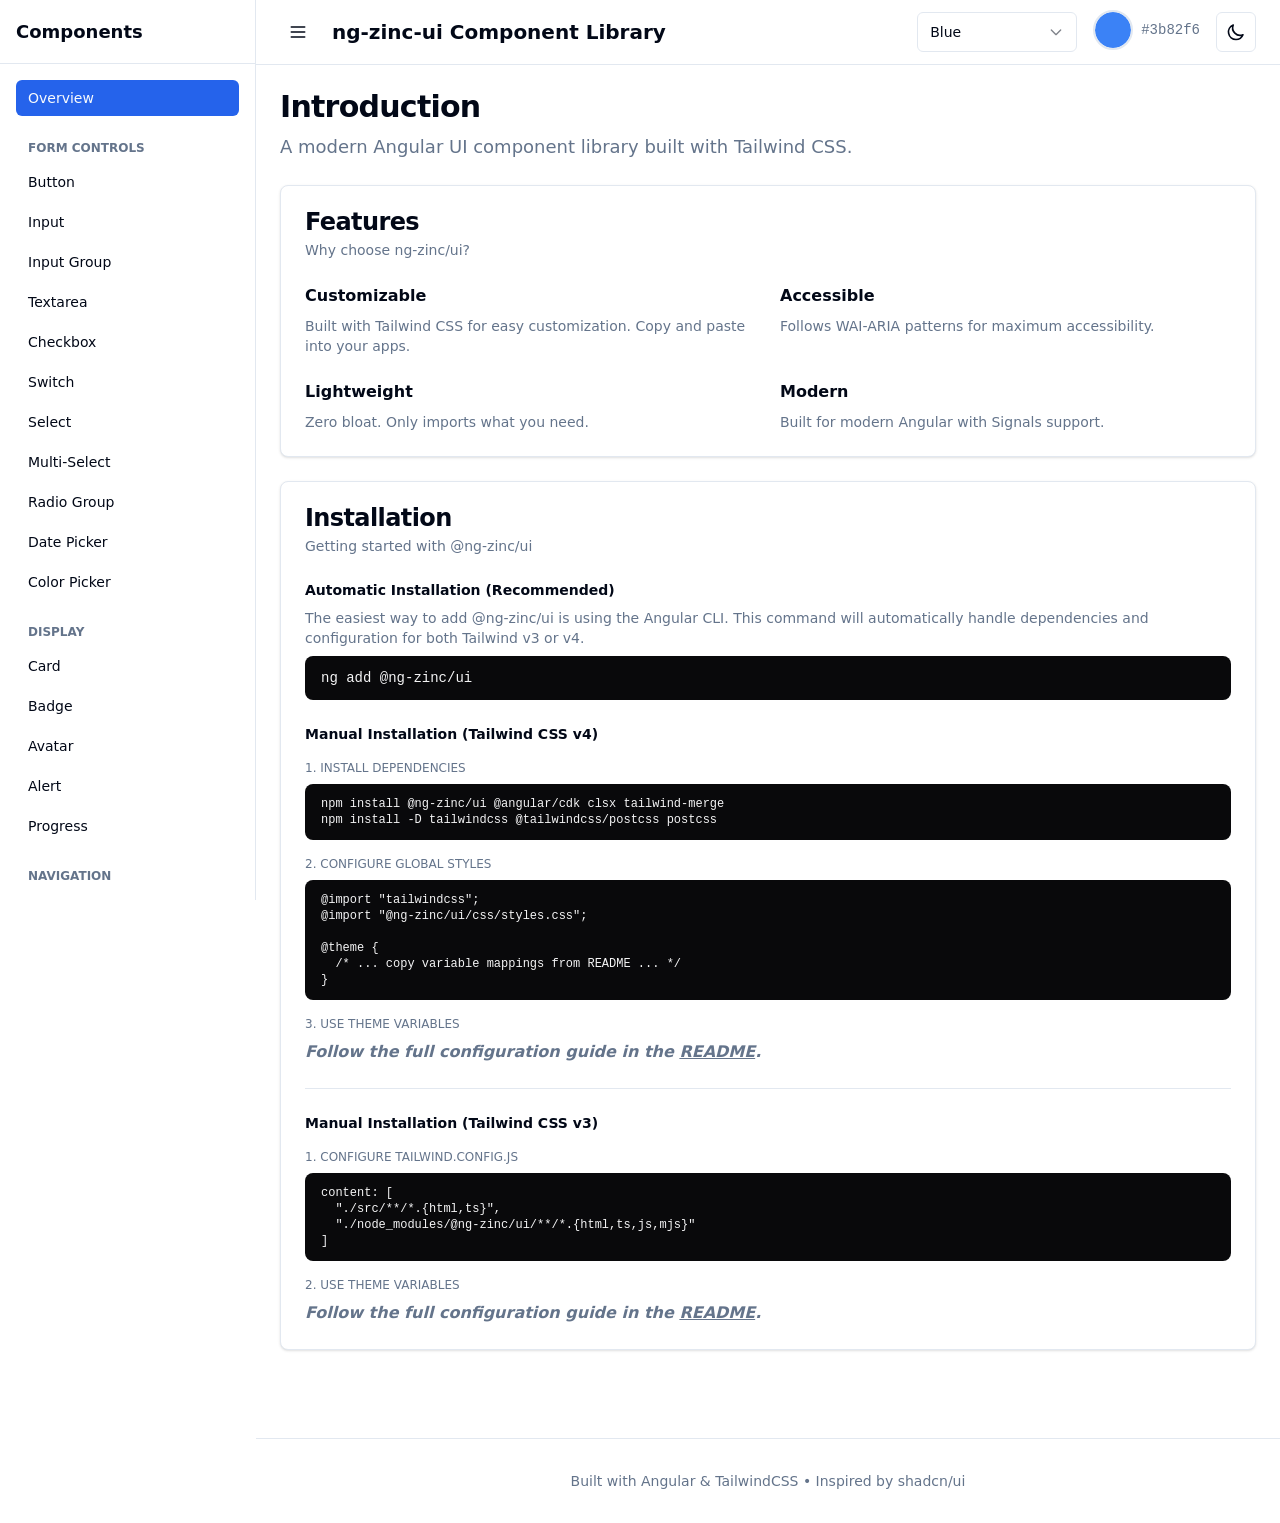
==== commit 3a4c3451: "Auto-generated commit" ====
--- a/index.html
+++ b/index.html
@@ -7,10 +7,10 @@
   <base href="/">
   <meta name="viewport" content="width=device-width, initial-scale=1">
   <link rel="icon" type="image/x-icon" href="favicon.ico">
-<style>@layer properties;@layer theme,base,components,utilities;@layer theme{:root{--font-sans:ui-sans-serif, system-ui, sans-serif, "Apple Color Emoji", "Segoe UI Emoji", "Segoe UI Symbol", "Noto Color Emoji";--font-mono:ui-monospace, SFMono-Regular, Menlo, Monaco, Consolas, "Liberation Mono", "Courier New", monospace;--color-red-50:oklch(97.1% .013 17.38);--color-red-100:oklch(93.6% .032 17.717);--color-red-200:oklch(88.5% .062 18.334);--color-red-500:oklch(63.7% .237 25.331);--color-red-800:oklch(44.4% .177 26.899);--color-red-900:oklch(39.6% .141 25.723);--color-red-950:oklch(25.8% .092 26.042);--color-yellow-50:oklch(98.7% .026 102.212);--color-yellow-100:oklch(97.3% .071 103.193);--color-yellow-200:oklch(94.5% .129 101.54);--color-yellow-500:oklch(79.5% .184 86.047);--color-yellow-600:oklch(68.1% .162 75.834);--color-yellow-800:oklch(47.6% .114 61.907);--color-yellow-900:oklch(42.1% .095 57.708);--color-yellow-950:oklch(28.6% .066 53.813);--color-green-50:oklch(98.2% .018 155.826);--color-green-100:oklch(96.2% .044 156.743);--color-green-200:oklch(92.5% .084 155.995);--color-green-500:oklch(72.3% .219 149.579);--color-green-600:oklch(62.7% .194 149.214);--color-green-800:oklch(44.8% .119 151.328);--color-green-900:oklch(39.3% .095 152.535);--color-green-950:oklch(26.6% .065 152.934);--color-blue-50:oklch(97% .014 254.604);--color-blue-100:oklch(93.2% .032 255.585);--color-blue-200:oklch(88.2% .059 254.128);--color-blue-800:oklch(42.4% .199 265.638);--color-blue-900:oklch(37.9% .146 265.522);--color-blue-950:oklch(28.2% .091 267.935);--color-gray-400:oklch(70.7% .022 261.325);--color-zinc-100:oklch(96.7% .001 286.375);--color-zinc-900:oklch(21% .006 285.885);--color-zinc-950:oklch(14.1% .005 285.823);--color-black:#000;--color-white:#fff;--spacing:.25rem;--container-sm:24rem;--container-md:28rem;--container-lg:32rem;--container-xl:36rem;--container-2xl:42rem;--container-3xl:48rem;--container-6xl:72rem;--text-xs:.75rem;--text-xs--line-height:calc(1 / .75);--text-sm:.875rem;--text-sm--line-height:calc(1.25 / .875);--text-base:1rem;--text-base--line-height:1.5 ;--text-lg:1.125rem;--text-lg--line-height:calc(1.75 / 1.125);--text-xl:1.25rem;--text-xl--line-height:calc(1.75 / 1.25);--text-2xl:1.5rem;--text-2xl--line-height:calc(2 / 1.5);--text-3xl:1.875rem;--text-3xl--line-height:1.2 ;--font-weight-medium:500;--font-weight-semibold:600;--font-weight-bold:700;--tracking-tight:-.025em;--radius-sm:calc(var(--radius) - 4px);--radius-md:calc(var(--radius) - 2px);--radius-lg:var(--radius);--ease-in-out:cubic-bezier(.4, 0, .2, 1);--animate-spin:spin 1s linear infinite;--blur-sm:8px;--default-transition-duration:.15s;--default-transition-timing-function:cubic-bezier(.4, 0, .2, 1);--default-font-family:var(--font-sans);--default-mono-font-family:var(--font-mono);--color-border:hsl(var(--border));--color-input:hsl(var(--input));--color-ring:hsl(var(--ring));--color-background:hsl(var(--background));--color-foreground:hsl(var(--foreground));--color-primary:hsl(var(--primary));--color-primary-foreground:hsl(var(--primary-foreground));--color-secondary:hsl(var(--secondary));--color-secondary-foreground:hsl(var(--secondary-foreground));--color-destructive:hsl(var(--destructive));--color-destructive-foreground:hsl(var(--destructive-foreground));--color-muted:hsl(var(--muted));--color-muted-foreground:hsl(var(--muted-foreground));--color-accent:hsl(var(--accent));--color-accent-foreground:hsl(var(--accent-foreground));--color-popover:hsl(var(--popover));--color-popover-foreground:hsl(var(--popover-foreground));--color-card:hsl(var(--card));--color-card-foreground:hsl(var(--card-foreground))}}@layer base{*,:after,:before{box-sizing:border-box;margin:0;padding:0;border:0 solid}html{line-height:1.5;-webkit-text-size-adjust:100%;tab-size:4;font-family:var(--default-font-family, ui-sans-serif, system-ui, sans-serif, "Apple Color Emoji", "Segoe UI Emoji", "Segoe UI Symbol", "Noto Color Emoji");font-feature-settings:var(--default-font-feature-settings, normal);font-variation-settings:var(--default-font-variation-settings, normal);-webkit-tap-highlight-color:transparent}}@layer utilities{}@layer base{:root{--background:0 0% 100%;--foreground:222.2 84% 4.9%;--card:0 0% 100%;--card-foreground:222.2 84% 4.9%;--popover:0 0% 100%;--popover-foreground:222.2 84% 4.9%;--primary:221.2 83.2% 53.3%;--primary-foreground:210 40% 98%;--secondary:210 40% 96.1%;--secondary-foreground:222.2 47.4% 11.2%;--muted:210 40% 96.1%;--muted-foreground:215.4 16.3% 46.9%;--accent:210 40% 96.1%;--accent-foreground:222.2 47.4% 11.2%;--destructive:0 84.2% 60.2%;--destructive-foreground:210 40% 98%;--border:214.3 31.8% 91.4%;--input:214.3 31.8% 91.4%;--ring:221.2 83.2% 53.3%;--radius:.5rem}}@layer base{*{border-color:var(--color-border)}body{background-color:var(--color-background);color:var(--color-foreground)}}@property --tw-translate-x{syntax:"*";inherits:false;initial-value:0;}@property --tw-translate-y{syntax:"*";inherits:false;initial-value:0;}@property --tw-translate-z{syntax:"*";inherits:false;initial-value:0;}@property --tw-rotate-x{syntax:"*";inherits:false;}@property --tw-rotate-y{syntax:"*";inherits:false;}@property --tw-rotate-z{syntax:"*";inherits:false;}@property --tw-skew-x{syntax:"*";inherits:false;}@property --tw-skew-y{syntax:"*";inherits:false;}@property --tw-space-y-reverse{syntax:"*";inherits:false;initial-value:0;}@property --tw-border-style{syntax:"*";inherits:false;initial-value:solid;}@property --tw-leading{syntax:"*";inherits:false;}@property --tw-font-weight{syntax:"*";inherits:false;}@property --tw-tracking{syntax:"*";inherits:false;}@property --tw-shadow{syntax:"*";inherits:false;initial-value:0 0 #0000;}@property --tw-shadow-color{syntax:"*";inherits:false;}@property --tw-shadow-alpha{syntax:"<percentage>";inherits:false;initial-value:100%;}@property --tw-inset-shadow{syntax:"*";inherits:false;initial-value:0 0 #0000;}@property --tw-inset-shadow-color{syntax:"*";inherits:false;}@property --tw-inset-shadow-alpha{syntax:"<percentage>";inherits:false;initial-value:100%;}@property --tw-ring-color{syntax:"*";inherits:false;}@property --tw-ring-shadow{syntax:"*";inherits:false;initial-value:0 0 #0000;}@property --tw-inset-ring-color{syntax:"*";inherits:false;}@property --tw-inset-ring-shadow{syntax:"*";inherits:false;initial-value:0 0 #0000;}@property --tw-ring-inset{syntax:"*";inherits:false;}@property --tw-ring-offset-width{syntax:"<length>";inherits:false;initial-value:0px;}@property --tw-ring-offset-color{syntax:"*";inherits:false;initial-value:#fff;}@property --tw-ring-offset-shadow{syntax:"*";inherits:false;initial-value:0 0 #0000;}@property --tw-outline-style{syntax:"*";inherits:false;initial-value:solid;}@property --tw-backdrop-blur{syntax:"*";inherits:false;}@property --tw-backdrop-brightness{syntax:"*";inherits:false;}@property --tw-backdrop-contrast{syntax:"*";inherits:false;}@property --tw-backdrop-grayscale{syntax:"*";inherits:false;}@property --tw-backdrop-hue-rotate{syntax:"*";inherits:false;}@property --tw-backdrop-invert{syntax:"*";inherits:false;}@property --tw-backdrop-opacity{syntax:"*";inherits:false;}@property --tw-backdrop-saturate{syntax:"*";inherits:false;}@property --tw-backdrop-sepia{syntax:"*";inherits:false;}@property --tw-duration{syntax:"*";inherits:false;}@property --tw-ease{syntax:"*";inherits:false;}@property --tw-scale-x{syntax:"*";inherits:false;initial-value:1;}@property --tw-scale-y{syntax:"*";inherits:false;initial-value:1;}@property --tw-scale-z{syntax:"*";inherits:false;initial-value:1;}@layer properties{@supports ((-webkit-hyphens: none) and (not (margin-trim: inline))) or ((-moz-orient: inline) and (not (color:rgb(from red r g b)))){*,:before,:after{--tw-translate-x:0;--tw-translate-y:0;--tw-translate-z:0;--tw-rotate-x:initial;--tw-rotate-y:initial;--tw-rotate-z:initial;--tw-skew-x:initial;--tw-skew-y:initial;--tw-space-y-reverse:0;--tw-border-style:solid;--tw-leading:initial;--tw-font-weight:initial;--tw-tracking:initial;--tw-shadow:0 0 #0000;--tw-shadow-color:initial;--tw-shadow-alpha:100%;--tw-inset-shadow:0 0 #0000;--tw-inset-shadow-color:initial;--tw-inset-shadow-alpha:100%;--tw-ring-color:initial;--tw-ring-shadow:0 0 #0000;--tw-inset-ring-color:initial;--tw-inset-ring-shadow:0 0 #0000;--tw-ring-inset:initial;--tw-ring-offset-width:0px;--tw-ring-offset-color:#fff;--tw-ring-offset-shadow:0 0 #0000;--tw-outline-style:solid;--tw-backdrop-blur:initial;--tw-backdrop-brightness:initial;--tw-backdrop-contrast:initial;--tw-backdrop-grayscale:initial;--tw-backdrop-hue-rotate:initial;--tw-backdrop-invert:initial;--tw-backdrop-opacity:initial;--tw-backdrop-saturate:initial;--tw-backdrop-sepia:initial;--tw-duration:initial;--tw-ease:initial;--tw-scale-x:1;--tw-scale-y:1;--tw-scale-z:1}}}</style><link rel="stylesheet" href="styles-LBTAZQOH.css" media="print" onload="this.media='all'"><noscript><link rel="stylesheet" href="styles-LBTAZQOH.css"></noscript></head>
+<style>@layer properties;@layer theme,base,components,utilities;@layer theme{:root{--font-sans:ui-sans-serif, system-ui, sans-serif, "Apple Color Emoji", "Segoe UI Emoji", "Segoe UI Symbol", "Noto Color Emoji";--font-mono:ui-monospace, SFMono-Regular, Menlo, Monaco, Consolas, "Liberation Mono", "Courier New", monospace;--color-red-50:oklch(97.1% .013 17.38);--color-red-100:oklch(93.6% .032 17.717);--color-red-200:oklch(88.5% .062 18.334);--color-red-500:oklch(63.7% .237 25.331);--color-red-800:oklch(44.4% .177 26.899);--color-red-900:oklch(39.6% .141 25.723);--color-red-950:oklch(25.8% .092 26.042);--color-yellow-50:oklch(98.7% .026 102.212);--color-yellow-100:oklch(97.3% .071 103.193);--color-yellow-200:oklch(94.5% .129 101.54);--color-yellow-500:oklch(79.5% .184 86.047);--color-yellow-600:oklch(68.1% .162 75.834);--color-yellow-800:oklch(47.6% .114 61.907);--color-yellow-900:oklch(42.1% .095 57.708);--color-yellow-950:oklch(28.6% .066 53.813);--color-green-50:oklch(98.2% .018 155.826);--color-green-100:oklch(96.2% .044 156.743);--color-green-200:oklch(92.5% .084 155.995);--color-green-500:oklch(72.3% .219 149.579);--color-green-600:oklch(62.7% .194 149.214);--color-green-800:oklch(44.8% .119 151.328);--color-green-900:oklch(39.3% .095 152.535);--color-green-950:oklch(26.6% .065 152.934);--color-blue-50:oklch(97% .014 254.604);--color-blue-100:oklch(93.2% .032 255.585);--color-blue-200:oklch(88.2% .059 254.128);--color-blue-800:oklch(42.4% .199 265.638);--color-blue-900:oklch(37.9% .146 265.522);--color-blue-950:oklch(28.2% .091 267.935);--color-gray-400:oklch(70.7% .022 261.325);--color-zinc-100:oklch(96.7% .001 286.375);--color-zinc-900:oklch(21% .006 285.885);--color-zinc-950:oklch(14.1% .005 285.823);--color-black:#000;--color-white:#fff;--spacing:.25rem;--container-sm:24rem;--container-md:28rem;--container-lg:32rem;--container-xl:36rem;--container-2xl:42rem;--container-3xl:48rem;--container-6xl:72rem;--text-xs:.75rem;--text-xs--line-height:calc(1 / .75);--text-sm:.875rem;--text-sm--line-height:calc(1.25 / .875);--text-base:1rem;--text-base--line-height:1.5 ;--text-lg:1.125rem;--text-lg--line-height:calc(1.75 / 1.125);--text-xl:1.25rem;--text-xl--line-height:calc(1.75 / 1.25);--text-2xl:1.5rem;--text-2xl--line-height:calc(2 / 1.5);--text-3xl:1.875rem;--text-3xl--line-height:1.2 ;--font-weight-medium:500;--font-weight-semibold:600;--font-weight-bold:700;--tracking-tight:-.025em;--radius-sm:calc(var(--radius) - 4px);--radius-md:calc(var(--radius) - 2px);--radius-lg:var(--radius);--ease-in-out:cubic-bezier(.4, 0, .2, 1);--animate-spin:spin 1s linear infinite;--blur-sm:8px;--default-transition-duration:.15s;--default-transition-timing-function:cubic-bezier(.4, 0, .2, 1);--default-font-family:var(--font-sans);--default-mono-font-family:var(--font-mono);--color-border:hsl(var(--border));--color-input:hsl(var(--input));--color-ring:hsl(var(--ring));--color-background:hsl(var(--background));--color-foreground:hsl(var(--foreground));--color-primary:hsl(var(--primary));--color-primary-foreground:hsl(var(--primary-foreground));--color-secondary:hsl(var(--secondary));--color-secondary-foreground:hsl(var(--secondary-foreground));--color-destructive:hsl(var(--destructive));--color-destructive-foreground:hsl(var(--destructive-foreground));--color-muted:hsl(var(--muted));--color-muted-foreground:hsl(var(--muted-foreground));--color-accent:hsl(var(--accent));--color-accent-foreground:hsl(var(--accent-foreground));--color-popover:hsl(var(--popover));--color-popover-foreground:hsl(var(--popover-foreground));--color-card:hsl(var(--card));--color-card-foreground:hsl(var(--card-foreground))}}@layer base{*,:after,:before{box-sizing:border-box;margin:0;padding:0;border:0 solid}html{line-height:1.5;-webkit-text-size-adjust:100%;tab-size:4;font-family:var(--default-font-family, ui-sans-serif, system-ui, sans-serif, "Apple Color Emoji", "Segoe UI Emoji", "Segoe UI Symbol", "Noto Color Emoji");font-feature-settings:var(--default-font-feature-settings, normal);font-variation-settings:var(--default-font-variation-settings, normal);-webkit-tap-highlight-color:transparent}}@layer utilities{}@layer base{:root{--background:0 0% 100%;--foreground:222.2 84% 4.9%;--card:0 0% 100%;--card-foreground:222.2 84% 4.9%;--popover:0 0% 100%;--popover-foreground:222.2 84% 4.9%;--primary:221.2 83.2% 53.3%;--primary-foreground:210 40% 98%;--secondary:210 40% 96.1%;--secondary-foreground:222.2 47.4% 11.2%;--muted:210 40% 96.1%;--muted-foreground:215.4 16.3% 46.9%;--accent:210 40% 96.1%;--accent-foreground:222.2 47.4% 11.2%;--destructive:0 84.2% 60.2%;--destructive-foreground:210 40% 98%;--border:214.3 31.8% 91.4%;--input:214.3 31.8% 91.4%;--ring:221.2 83.2% 53.3%;--radius:.5rem}}@layer base{*{border-color:var(--color-border)}body{background-color:var(--color-background);color:var(--color-foreground)}}@property --tw-translate-x{syntax:"*";inherits:false;initial-value:0;}@property --tw-translate-y{syntax:"*";inherits:false;initial-value:0;}@property --tw-translate-z{syntax:"*";inherits:false;initial-value:0;}@property --tw-rotate-x{syntax:"*";inherits:false;}@property --tw-rotate-y{syntax:"*";inherits:false;}@property --tw-rotate-z{syntax:"*";inherits:false;}@property --tw-skew-x{syntax:"*";inherits:false;}@property --tw-skew-y{syntax:"*";inherits:false;}@property --tw-space-y-reverse{syntax:"*";inherits:false;initial-value:0;}@property --tw-border-style{syntax:"*";inherits:false;initial-value:solid;}@property --tw-leading{syntax:"*";inherits:false;}@property --tw-font-weight{syntax:"*";inherits:false;}@property --tw-tracking{syntax:"*";inherits:false;}@property --tw-shadow{syntax:"*";inherits:false;initial-value:0 0 #0000;}@property --tw-shadow-color{syntax:"*";inherits:false;}@property --tw-shadow-alpha{syntax:"<percentage>";inherits:false;initial-value:100%;}@property --tw-inset-shadow{syntax:"*";inherits:false;initial-value:0 0 #0000;}@property --tw-inset-shadow-color{syntax:"*";inherits:false;}@property --tw-inset-shadow-alpha{syntax:"<percentage>";inherits:false;initial-value:100%;}@property --tw-ring-color{syntax:"*";inherits:false;}@property --tw-ring-shadow{syntax:"*";inherits:false;initial-value:0 0 #0000;}@property --tw-inset-ring-color{syntax:"*";inherits:false;}@property --tw-inset-ring-shadow{syntax:"*";inherits:false;initial-value:0 0 #0000;}@property --tw-ring-inset{syntax:"*";inherits:false;}@property --tw-ring-offset-width{syntax:"<length>";inherits:false;initial-value:0px;}@property --tw-ring-offset-color{syntax:"*";inherits:false;initial-value:#fff;}@property --tw-ring-offset-shadow{syntax:"*";inherits:false;initial-value:0 0 #0000;}@property --tw-outline-style{syntax:"*";inherits:false;initial-value:solid;}@property --tw-backdrop-blur{syntax:"*";inherits:false;}@property --tw-backdrop-brightness{syntax:"*";inherits:false;}@property --tw-backdrop-contrast{syntax:"*";inherits:false;}@property --tw-backdrop-grayscale{syntax:"*";inherits:false;}@property --tw-backdrop-hue-rotate{syntax:"*";inherits:false;}@property --tw-backdrop-invert{syntax:"*";inherits:false;}@property --tw-backdrop-opacity{syntax:"*";inherits:false;}@property --tw-backdrop-saturate{syntax:"*";inherits:false;}@property --tw-backdrop-sepia{syntax:"*";inherits:false;}@property --tw-duration{syntax:"*";inherits:false;}@property --tw-ease{syntax:"*";inherits:false;}@property --tw-scale-x{syntax:"*";inherits:false;initial-value:1;}@property --tw-scale-y{syntax:"*";inherits:false;initial-value:1;}@property --tw-scale-z{syntax:"*";inherits:false;initial-value:1;}@layer properties{@supports ((-webkit-hyphens: none) and (not (margin-trim: inline))) or ((-moz-orient: inline) and (not (color:rgb(from red r g b)))){*,:before,:after{--tw-translate-x:0;--tw-translate-y:0;--tw-translate-z:0;--tw-rotate-x:initial;--tw-rotate-y:initial;--tw-rotate-z:initial;--tw-skew-x:initial;--tw-skew-y:initial;--tw-space-y-reverse:0;--tw-border-style:solid;--tw-leading:initial;--tw-font-weight:initial;--tw-tracking:initial;--tw-shadow:0 0 #0000;--tw-shadow-color:initial;--tw-shadow-alpha:100%;--tw-inset-shadow:0 0 #0000;--tw-inset-shadow-color:initial;--tw-inset-shadow-alpha:100%;--tw-ring-color:initial;--tw-ring-shadow:0 0 #0000;--tw-inset-ring-color:initial;--tw-inset-ring-shadow:0 0 #0000;--tw-ring-inset:initial;--tw-ring-offset-width:0px;--tw-ring-offset-color:#fff;--tw-ring-offset-shadow:0 0 #0000;--tw-outline-style:solid;--tw-backdrop-blur:initial;--tw-backdrop-brightness:initial;--tw-backdrop-contrast:initial;--tw-backdrop-grayscale:initial;--tw-backdrop-hue-rotate:initial;--tw-backdrop-invert:initial;--tw-backdrop-opacity:initial;--tw-backdrop-saturate:initial;--tw-backdrop-sepia:initial;--tw-duration:initial;--tw-ease:initial;--tw-scale-x:1;--tw-scale-y:1;--tw-scale-z:1}}}</style><link rel="stylesheet" href="styles-G37EE2VG.css" media="print" onload="this.media='all'"><noscript><link rel="stylesheet" href="styles-G37EE2VG.css"></noscript></head>
 
 <body>
   <app-root></app-root>
-<script src="main-APYSBC5F.js" type="module"></script></body>
+<script src="main-YPLPEOGJ.js" type="module"></script></body>
 
 </html>
--- a/styles-G37EE2VG.css
+++ b/styles-G37EE2VG.css
@@ -0,0 +1 @@
+@layer properties;@layer theme,base,components,utilities;@layer theme{:root,:host{--font-sans: ui-sans-serif, system-ui, sans-serif, "Apple Color Emoji", "Segoe UI Emoji", "Segoe UI Symbol", "Noto Color Emoji";--font-mono: ui-monospace, SFMono-Regular, Menlo, Monaco, Consolas, "Liberation Mono", "Courier New", monospace;--color-red-50: oklch(97.1% .013 17.38);--color-red-100: oklch(93.6% .032 17.717);--color-red-200: oklch(88.5% .062 18.334);--color-red-500: oklch(63.7% .237 25.331);--color-red-800: oklch(44.4% .177 26.899);--color-red-900: oklch(39.6% .141 25.723);--color-red-950: oklch(25.8% .092 26.042);--color-yellow-50: oklch(98.7% .026 102.212);--color-yellow-100: oklch(97.3% .071 103.193);--color-yellow-200: oklch(94.5% .129 101.54);--color-yellow-500: oklch(79.5% .184 86.047);--color-yellow-600: oklch(68.1% .162 75.834);--color-yellow-800: oklch(47.6% .114 61.907);--color-yellow-900: oklch(42.1% .095 57.708);--color-yellow-950: oklch(28.6% .066 53.813);--color-green-50: oklch(98.2% .018 155.826);--color-green-100: oklch(96.2% .044 156.743);--color-green-200: oklch(92.5% .084 155.995);--color-green-500: oklch(72.3% .219 149.579);--color-green-600: oklch(62.7% .194 149.214);--color-green-800: oklch(44.8% .119 151.328);--color-green-900: oklch(39.3% .095 152.535);--color-green-950: oklch(26.6% .065 152.934);--color-blue-50: oklch(97% .014 254.604);--color-blue-100: oklch(93.2% .032 255.585);--color-blue-200: oklch(88.2% .059 254.128);--color-blue-800: oklch(42.4% .199 265.638);--color-blue-900: oklch(37.9% .146 265.522);--color-blue-950: oklch(28.2% .091 267.935);--color-gray-400: oklch(70.7% .022 261.325);--color-zinc-100: oklch(96.7% .001 286.375);--color-zinc-900: oklch(21% .006 285.885);--color-zinc-950: oklch(14.1% .005 285.823);--color-black: #000;--color-white: #fff;--spacing: .25rem;--container-sm: 24rem;--container-md: 28rem;--container-lg: 32rem;--container-xl: 36rem;--container-2xl: 42rem;--container-3xl: 48rem;--container-6xl: 72rem;--text-xs: .75rem;--text-xs--line-height: calc(1 / .75);--text-sm: .875rem;--text-sm--line-height: calc(1.25 / .875);--text-base: 1rem;--text-base--line-height: 1.5 ;--text-lg: 1.125rem;--text-lg--line-height: calc(1.75 / 1.125);--text-xl: 1.25rem;--text-xl--line-height: calc(1.75 / 1.25);--text-2xl: 1.5rem;--text-2xl--line-height: calc(2 / 1.5);--text-3xl: 1.875rem;--text-3xl--line-height: 1.2 ;--font-weight-medium: 500;--font-weight-semibold: 600;--font-weight-bold: 700;--tracking-tight: -.025em;--radius-sm: calc(var(--radius) - 4px);--radius-md: calc(var(--radius) - 2px);--radius-lg: var(--radius);--ease-in-out: cubic-bezier(.4, 0, .2, 1);--animate-spin: spin 1s linear infinite;--blur-sm: 8px;--default-transition-duration: .15s;--default-transition-timing-function: cubic-bezier(.4, 0, .2, 1);--default-font-family: var(--font-sans);--default-mono-font-family: var(--font-mono);--color-border: hsl(var(--border));--color-input: hsl(var(--input));--color-ring: hsl(var(--ring));--color-background: hsl(var(--background));--color-foreground: hsl(var(--foreground));--color-primary: hsl(var(--primary));--color-primary-foreground: hsl(var(--primary-foreground));--color-secondary: hsl(var(--secondary));--color-secondary-foreground: hsl(var(--secondary-foreground));--color-destructive: hsl(var(--destructive));--color-destructive-foreground: hsl(var(--destructive-foreground));--color-muted: hsl(var(--muted));--color-muted-foreground: hsl(var(--muted-foreground));--color-accent: hsl(var(--accent));--color-accent-foreground: hsl(var(--accent-foreground));--color-popover: hsl(var(--popover));--color-popover-foreground: hsl(var(--popover-foreground));--color-card: hsl(var(--card));--color-card-foreground: hsl(var(--card-foreground))}}@layer base{*,:after,:before,::backdrop,::file-selector-button{box-sizing:border-box;margin:0;padding:0;border:0 solid}html,:host{line-height:1.5;-webkit-text-size-adjust:100%;tab-size:4;font-family:var(--default-font-family, ui-sans-serif, system-ui, sans-serif, "Apple Color Emoji", "Segoe UI Emoji", "Segoe UI Symbol", "Noto Color Emoji");font-feature-settings:var(--default-font-feature-settings, normal);font-variation-settings:var(--default-font-variation-settings, normal);-webkit-tap-highlight-color:transparent}hr{height:0;color:inherit;border-top-width:1px}abbr:where([title]){-webkit-text-decoration:underline dotted;text-decoration:underline dotted}h1,h2,h3,h4,h5,h6{font-size:inherit;font-weight:inherit}a{color:inherit;-webkit-text-decoration:inherit;text-decoration:inherit}b,strong{font-weight:bolder}code,kbd,samp,pre{font-family:var(--default-mono-font-family, ui-monospace, SFMono-Regular, Menlo, Monaco, Consolas, "Liberation Mono", "Courier New", monospace);font-feature-settings:var(--default-mono-font-feature-settings, normal);font-variation-settings:var(--default-mono-font-variation-settings, normal);font-size:1em}small{font-size:80%}sub,sup{font-size:75%;line-height:0;position:relative;vertical-align:baseline}sub{bottom:-.25em}sup{top:-.5em}table{text-indent:0;border-color:inherit;border-collapse:collapse}:-moz-focusring{outline:auto}progress{vertical-align:baseline}summary{display:list-item}ol,ul,menu{list-style:none}img,svg,video,canvas,audio,iframe,embed,object{display:block;vertical-align:middle}img,video{max-width:100%;height:auto}button,input,select,optgroup,textarea,::file-selector-button{font:inherit;font-feature-settings:inherit;font-variation-settings:inherit;letter-spacing:inherit;color:inherit;border-radius:0;background-color:transparent;opacity:1}:where(select:is([multiple],[size])) optgroup{font-weight:bolder}:where(select:is([multiple],[size])) optgroup option{padding-inline-start:20px}::file-selector-button{margin-inline-end:4px}::placeholder{opacity:1}@supports (not (-webkit-appearance: -apple-pay-button)) or (contain-intrinsic-size: 1px){::placeholder{color:currentcolor}@supports (color: color-mix(in lab,red,red)){{color:color-mix(in oklab,currentcolor 50%,transparent)}}}textarea{resize:vertical}::-webkit-search-decoration{-webkit-appearance:none}::-webkit-date-and-time-value{min-height:1lh;text-align:inherit}::-webkit-datetime-edit{display:inline-flex}::-webkit-datetime-edit-fields-wrapper{padding:0}::-webkit-datetime-edit,::-webkit-datetime-edit-year-field,::-webkit-datetime-edit-month-field,::-webkit-datetime-edit-day-field,::-webkit-datetime-edit-hour-field,::-webkit-datetime-edit-minute-field,::-webkit-datetime-edit-second-field,::-webkit-datetime-edit-millisecond-field,::-webkit-datetime-edit-meridiem-field{padding-block:0}::-webkit-calendar-picker-indicator{line-height:1}:-moz-ui-invalid{box-shadow:none}button,input:where([type=button],[type=reset],[type=submit]),::file-selector-button{appearance:button}::-webkit-inner-spin-button,::-webkit-outer-spin-button{height:auto}[hidden]:where(:not([hidden=until-found])){display:none!important}}@layer utilities{.pointer-events-none{pointer-events:none}.absolute{position:absolute}.fixed{position:fixed}.relative{position:relative}.static{position:static}.sticky{position:sticky}.inset-0{inset:calc(var(--spacing) * 0)}.top-0{top:calc(var(--spacing) * 0)}.top-1\/2{top:50%}.top-4{top:calc(var(--spacing) * 4)}.top-\[-4px\]{top:-4px}.top-full{top:100%}.right-0{right:calc(var(--spacing) * 0)}.right-3{right:calc(var(--spacing) * 3)}.right-4{right:calc(var(--spacing) * 4)}.right-\[-4px\]{right:-4px}.right-full{right:100%}.bottom-0{bottom:calc(var(--spacing) * 0)}.bottom-\[-4px\]{bottom:-4px}.bottom-full{bottom:100%}.left-0{left:calc(var(--spacing) * 0)}.left-1\/2{left:50%}.left-3{left:calc(var(--spacing) * 3)}.left-\[-4px\]{left:-4px}.left-full{left:100%}.z-10{z-index:10}.z-30{z-index:30}.z-40{z-index:40}.z-50{z-index:50}.container{width:100%}@media (width >= 40rem){.container{max-width:40rem}}@media (width >= 48rem){.container{max-width:48rem}}@media (width >= 64rem){.container{max-width:64rem}}@media (width >= 80rem){.container{max-width:80rem}}@media (width >= 96rem){.container{max-width:96rem}}.-mx-1\.5{margin-inline:calc(var(--spacing) * -1.5)}.mx-auto{margin-inline:auto}.-my-1\.5{margin-block:calc(var(--spacing) * -1.5)}.my-1{margin-block:calc(var(--spacing) * 1)}.mt-1{margin-top:calc(var(--spacing) * 1)}.mt-2{margin-top:calc(var(--spacing) * 2)}.mt-4{margin-top:calc(var(--spacing) * 4)}.mt-16{margin-top:calc(var(--spacing) * 16)}.mr-2{margin-right:calc(var(--spacing) * 2)}.mb-1{margin-bottom:calc(var(--spacing) * 1)}.mb-2{margin-bottom:calc(var(--spacing) * 2)}.mb-4{margin-bottom:calc(var(--spacing) * 4)}.-ml-px{margin-left:-1px}.ml-0{margin-left:calc(var(--spacing) * 0)}.ml-1{margin-left:calc(var(--spacing) * 1)}.ml-2{margin-left:calc(var(--spacing) * 2)}.ml-64{margin-left:calc(var(--spacing) * 64)}.ml-auto{margin-left:auto}.block{display:block}.flex{display:flex}.grid{display:grid}.inline{display:inline}.inline-block{display:inline-block}.inline-flex{display:inline-flex}.table{display:table}.h-1{height:calc(var(--spacing) * 1)}.h-2{height:calc(var(--spacing) * 2)}.h-2\.5{height:calc(var(--spacing) * 2.5)}.h-3{height:calc(var(--spacing) * 3)}.h-4{height:calc(var(--spacing) * 4)}.h-5{height:calc(var(--spacing) * 5)}.h-6{height:calc(var(--spacing) * 6)}.h-7{height:calc(var(--spacing) * 7)}.h-8{height:calc(var(--spacing) * 8)}.h-9{height:calc(var(--spacing) * 9)}.h-10{height:calc(var(--spacing) * 10)}.h-11{height:calc(var(--spacing) * 11)}.h-12{height:calc(var(--spacing) * 12)}.h-16{height:calc(var(--spacing) * 16)}.h-auto{height:auto}.h-full{height:100%}.h-px{height:1px}.h-screen{height:100vh}.max-h-96{max-height:calc(var(--spacing) * 96)}.max-h-\[300px\]{max-height:300px}.max-h-full{max-height:100%}.min-h-10{min-height:calc(var(--spacing) * 10)}.min-h-\[80px\]{min-height:80px}.min-h-screen{min-height:100vh}.w-0{width:calc(var(--spacing) * 0)}.w-2{width:calc(var(--spacing) * 2)}.w-2\.5{width:calc(var(--spacing) * 2.5)}.w-3{width:calc(var(--spacing) * 3)}.w-4{width:calc(var(--spacing) * 4)}.w-5{width:calc(var(--spacing) * 5)}.w-6{width:calc(var(--spacing) * 6)}.w-8{width:calc(var(--spacing) * 8)}.w-9{width:calc(var(--spacing) * 9)}.w-10{width:calc(var(--spacing) * 10)}.w-11{width:calc(var(--spacing) * 11)}.w-12{width:calc(var(--spacing) * 12)}.w-14{width:calc(var(--spacing) * 14)}.w-16{width:calc(var(--spacing) * 16)}.w-40{width:calc(var(--spacing) * 40)}.w-64{width:calc(var(--spacing) * 64)}.w-\[280px\]{width:280px}.w-full{width:100%}.max-w-2xl{max-width:var(--container-2xl)}.max-w-3xl{max-width:var(--container-3xl)}.max-w-6xl{max-width:var(--container-6xl)}.max-w-full{max-width:100%}.max-w-lg{max-width:var(--container-lg)}.max-w-md{max-width:var(--container-md)}.max-w-sm{max-width:var(--container-sm)}.max-w-xl{max-width:var(--container-xl)}.min-w-0{min-width:calc(var(--spacing) * 0)}.min-w-\[8rem\]{min-width:8rem}.flex-1{flex:1}.flex-shrink-0,.shrink-0{flex-shrink:0}.-translate-x-1\/2{--tw-translate-x: -50% ;translate:var(--tw-translate-x) var(--tw-translate-y)}.translate-x-0{--tw-translate-x: calc(var(--spacing) * 0);translate:var(--tw-translate-x) var(--tw-translate-y)}.translate-x-4{--tw-translate-x: calc(var(--spacing) * 4);translate:var(--tw-translate-x) var(--tw-translate-y)}.translate-x-5{--tw-translate-x: calc(var(--spacing) * 5);translate:var(--tw-translate-x) var(--tw-translate-y)}.translate-x-7{--tw-translate-x: calc(var(--spacing) * 7);translate:var(--tw-translate-x) var(--tw-translate-y)}.-translate-y-1\/2{--tw-translate-y: -50% ;translate:var(--tw-translate-x) var(--tw-translate-y)}.rotate-45{rotate:45deg}.transform{transform:var(--tw-rotate-x,) var(--tw-rotate-y,) var(--tw-rotate-z,) var(--tw-skew-x,) var(--tw-skew-y,)}.animate-spin{animation:var(--animate-spin)}.cursor-not-allowed{cursor:not-allowed}.cursor-pointer{cursor:pointer}.resize{resize:both}.resize-none{resize:none}.resize-x{resize:horizontal}.resize-y{resize:vertical}.grid-cols-7{grid-template-columns:repeat(7,minmax(0,1fr))}.flex-col{flex-direction:column}.flex-wrap{flex-wrap:wrap}.items-center{align-items:center}.items-end{align-items:flex-end}.items-start{align-items:flex-start}.justify-between{justify-content:space-between}.justify-center{justify-content:center}.justify-end{justify-content:flex-end}.gap-1{gap:calc(var(--spacing) * 1)}.gap-1\.5{gap:calc(var(--spacing) * 1.5)}.gap-2{gap:calc(var(--spacing) * 2)}.gap-3{gap:calc(var(--spacing) * 3)}.gap-4{gap:calc(var(--spacing) * 4)}.gap-6{gap:calc(var(--spacing) * 6)}:where(.space-y-1>:not(:last-child)){--tw-space-y-reverse: 0;margin-block-start:calc(calc(var(--spacing) * 1) * var(--tw-space-y-reverse));margin-block-end:calc(calc(var(--spacing) * 1) * calc(1 - var(--tw-space-y-reverse)))}:where(.space-y-1\.5>:not(:last-child)){--tw-space-y-reverse: 0;margin-block-start:calc(calc(var(--spacing) * 1.5) * var(--tw-space-y-reverse));margin-block-end:calc(calc(var(--spacing) * 1.5) * calc(1 - var(--tw-space-y-reverse)))}:where(.space-y-2>:not(:last-child)){--tw-space-y-reverse: 0;margin-block-start:calc(calc(var(--spacing) * 2) * var(--tw-space-y-reverse));margin-block-end:calc(calc(var(--spacing) * 2) * calc(1 - var(--tw-space-y-reverse)))}:where(.space-y-3>:not(:last-child)){--tw-space-y-reverse: 0;margin-block-start:calc(calc(var(--spacing) * 3) * var(--tw-space-y-reverse));margin-block-end:calc(calc(var(--spacing) * 3) * calc(1 - var(--tw-space-y-reverse)))}:where(.space-y-4>:not(:last-child)){--tw-space-y-reverse: 0;margin-block-start:calc(calc(var(--spacing) * 4) * var(--tw-space-y-reverse));margin-block-end:calc(calc(var(--spacing) * 4) * calc(1 - var(--tw-space-y-reverse)))}:where(.space-y-6>:not(:last-child)){--tw-space-y-reverse: 0;margin-block-start:calc(calc(var(--spacing) * 6) * var(--tw-space-y-reverse));margin-block-end:calc(calc(var(--spacing) * 6) * calc(1 - var(--tw-space-y-reverse)))}:where(.space-y-8>:not(:last-child)){--tw-space-y-reverse: 0;margin-block-start:calc(calc(var(--spacing) * 8) * var(--tw-space-y-reverse));margin-block-end:calc(calc(var(--spacing) * 8) * calc(1 - var(--tw-space-y-reverse)))}.truncate{overflow:hidden;text-overflow:ellipsis;white-space:nowrap}.overflow-auto{overflow:auto}.overflow-hidden{overflow:hidden}.overflow-x-auto{overflow-x:auto}.overflow-y-auto{overflow-y:auto}.rounded{border-radius:.25rem}.rounded-full{border-radius:calc(infinity * 1px)}.rounded-lg{border-radius:var(--radius-lg)}.rounded-md{border-radius:var(--radius-md)}.rounded-none{border-radius:0}.rounded-sm{border-radius:var(--radius-sm)}.rounded-l-md{border-top-left-radius:var(--radius-md);border-bottom-left-radius:var(--radius-md)}.rounded-r-md{border-top-right-radius:var(--radius-md);border-bottom-right-radius:var(--radius-md)}.border{border-style:var(--tw-border-style);border-width:1px}.border-2{border-style:var(--tw-border-style);border-width:2px}.border-t{border-top-style:var(--tw-border-style);border-top-width:1px}.border-r{border-right-style:var(--tw-border-style);border-right-width:1px}.border-b{border-bottom-style:var(--tw-border-style);border-bottom-width:1px}.border-b-2{border-bottom-style:var(--tw-border-style);border-bottom-width:2px}.border-blue-200{border-color:var(--color-blue-200)}.border-border{border-color:var(--color-border)}.border-current{border-color:currentcolor}.border-destructive{border-color:var(--color-destructive)}.border-green-200{border-color:var(--color-green-200)}.border-input{border-color:var(--color-input)}.border-primary{border-color:var(--color-primary)}.border-red-200{border-color:var(--color-red-200)}.border-transparent{border-color:transparent}.border-yellow-200{border-color:var(--color-yellow-200)}.border-t-transparent{border-top-color:transparent}.bg-accent{background-color:var(--color-accent)}.bg-background{background-color:var(--color-background)}.bg-background\/95{background-color:color-mix(in srgb,hsl(var(--background)) 95%,transparent)}@supports (color: color-mix(in lab,red,red)){.bg-background\/95{background-color:color-mix(in oklab,var(--color-background) 95%,transparent)}}.bg-black\/50{background-color:color-mix(in srgb,#000 50%,transparent)}@supports (color: color-mix(in lab,red,red)){.bg-black\/50{background-color:color-mix(in oklab,var(--color-black) 50%,transparent)}}.bg-blue-50{background-color:var(--color-blue-50)}.bg-border{background-color:var(--color-border)}.bg-card{background-color:var(--color-card)}.bg-destructive{background-color:var(--color-destructive)}.bg-gray-400{background-color:var(--color-gray-400)}.bg-green-50{background-color:var(--color-green-50)}.bg-green-500{background-color:var(--color-green-500)}.bg-input{background-color:var(--color-input)}.bg-muted{background-color:var(--color-muted)}.bg-muted\/50{background-color:color-mix(in srgb,hsl(var(--muted)) 50%,transparent)}@supports (color: color-mix(in lab,red,red)){.bg-muted\/50{background-color:color-mix(in oklab,var(--color-muted) 50%,transparent)}}.bg-popover{background-color:var(--color-popover)}.bg-primary{background-color:var(--color-primary)}.bg-primary\/20{background-color:color-mix(in srgb,hsl(var(--primary)) 20%,transparent)}@supports (color: color-mix(in lab,red,red)){.bg-primary\/20{background-color:color-mix(in oklab,var(--color-primary) 20%,transparent)}}.bg-red-50{background-color:var(--color-red-50)}.bg-red-500{background-color:var(--color-red-500)}.bg-secondary{background-color:var(--color-secondary)}.bg-yellow-50{background-color:var(--color-yellow-50)}.bg-yellow-500{background-color:var(--color-yellow-500)}.bg-zinc-950{background-color:var(--color-zinc-950)}.object-cover{object-fit:cover}.p-1{padding:calc(var(--spacing) * 1)}.p-1\.5{padding:calc(var(--spacing) * 1.5)}.p-2{padding:calc(var(--spacing) * 2)}.p-3{padding:calc(var(--spacing) * 3)}.p-4{padding:calc(var(--spacing) * 4)}.p-6{padding:calc(var(--spacing) * 6)}.px-2{padding-inline:calc(var(--spacing) * 2)}.px-2\.5{padding-inline:calc(var(--spacing) * 2.5)}.px-3{padding-inline:calc(var(--spacing) * 3)}.px-4{padding-inline:calc(var(--spacing) * 4)}.px-6{padding-inline:calc(var(--spacing) * 6)}.px-8{padding-inline:calc(var(--spacing) * 8)}.py-0\.5{padding-block:calc(var(--spacing) * .5)}.py-1{padding-block:calc(var(--spacing) * 1)}.py-1\.5{padding-block:calc(var(--spacing) * 1.5)}.py-2{padding-block:calc(var(--spacing) * 2)}.py-3{padding-block:calc(var(--spacing) * 3)}.py-4{padding-block:calc(var(--spacing) * 4)}.py-6{padding-block:calc(var(--spacing) * 6)}.py-8{padding-block:calc(var(--spacing) * 8)}.pt-0{padding-top:calc(var(--spacing) * 0)}.pt-6{padding-top:calc(var(--spacing) * 6)}.pr-10{padding-right:calc(var(--spacing) * 10)}.pl-10{padding-left:calc(var(--spacing) * 10)}.text-center{text-align:center}.text-left{text-align:left}.font-mono{font-family:var(--font-mono)}.text-2xl{font-size:var(--text-2xl);line-height:var(--tw-leading, var(--text-2xl--line-height))}.text-3xl{font-size:var(--text-3xl);line-height:var(--tw-leading, var(--text-3xl--line-height))}.text-base{font-size:var(--text-base);line-height:var(--tw-leading, var(--text-base--line-height))}.text-lg{font-size:var(--text-lg);line-height:var(--tw-leading, var(--text-lg--line-height))}.text-sm{font-size:var(--text-sm);line-height:var(--tw-leading, var(--text-sm--line-height))}.text-xl{font-size:var(--text-xl);line-height:var(--tw-leading, var(--text-xl--line-height))}.text-xs{font-size:var(--text-xs);line-height:var(--tw-leading, var(--text-xs--line-height))}.leading-none{--tw-leading: 1;line-height:1}.font-bold{--tw-font-weight: var(--font-weight-bold);font-weight:var(--font-weight-bold)}.font-medium{--tw-font-weight: var(--font-weight-medium);font-weight:var(--font-weight-medium)}.font-semibold{--tw-font-weight: var(--font-weight-semibold);font-weight:var(--font-weight-semibold)}.tracking-tight{--tw-tracking: var(--tracking-tight);letter-spacing:var(--tracking-tight)}.whitespace-nowrap{white-space:nowrap}.text-accent-foreground{color:var(--color-accent-foreground)}.text-blue-900{color:var(--color-blue-900)}.text-card-foreground{color:var(--color-card-foreground)}.text-destructive{color:var(--color-destructive)}.text-destructive-foreground{color:var(--color-destructive-foreground)}.text-foreground{color:var(--color-foreground)}.text-green-500{color:var(--color-green-500)}.text-green-900{color:var(--color-green-900)}.text-muted-foreground{color:var(--color-muted-foreground)}.text-popover-foreground{color:var(--color-popover-foreground)}.text-primary{color:var(--color-primary)}.text-primary-foreground{color:var(--color-primary-foreground)}.text-red-900{color:var(--color-red-900)}.text-secondary-foreground{color:var(--color-secondary-foreground)}.text-white{color:var(--color-white)}.text-yellow-900{color:var(--color-yellow-900)}.text-zinc-100{color:var(--color-zinc-100)}.uppercase{text-transform:uppercase}.italic{font-style:italic}.underline{text-decoration-line:underline}.underline-offset-4{text-underline-offset:4px}.opacity-50{opacity:50%}.opacity-70{opacity:70%}.shadow{--tw-shadow: 0 1px 3px 0 var(--tw-shadow-color, rgb(0 0 0 / .1)), 0 1px 2px -1px var(--tw-shadow-color, rgb(0 0 0 / .1));box-shadow:var(--tw-inset-shadow),var(--tw-inset-ring-shadow),var(--tw-ring-offset-shadow),var(--tw-ring-shadow),var(--tw-shadow)}.shadow-lg{--tw-shadow: 0 10px 15px -3px var(--tw-shadow-color, rgb(0 0 0 / .1)), 0 4px 6px -4px var(--tw-shadow-color, rgb(0 0 0 / .1));box-shadow:var(--tw-inset-shadow),var(--tw-inset-ring-shadow),var(--tw-ring-offset-shadow),var(--tw-ring-shadow),var(--tw-shadow)}.shadow-md{--tw-shadow: 0 4px 6px -1px var(--tw-shadow-color, rgb(0 0 0 / .1)), 0 2px 4px -2px var(--tw-shadow-color, rgb(0 0 0 / .1));box-shadow:var(--tw-inset-shadow),var(--tw-inset-ring-shadow),var(--tw-ring-offset-shadow),var(--tw-ring-shadow),var(--tw-shadow)}.shadow-sm{--tw-shadow: 0 1px 3px 0 var(--tw-shadow-color, rgb(0 0 0 / .1)), 0 1px 2px -1px var(--tw-shadow-color, rgb(0 0 0 / .1));box-shadow:var(--tw-inset-shadow),var(--tw-inset-ring-shadow),var(--tw-ring-offset-shadow),var(--tw-ring-shadow),var(--tw-shadow)}.ring{--tw-ring-shadow: var(--tw-ring-inset,) 0 0 0 calc(1px + var(--tw-ring-offset-width)) var(--tw-ring-color, currentcolor);box-shadow:var(--tw-inset-shadow),var(--tw-inset-ring-shadow),var(--tw-ring-offset-shadow),var(--tw-ring-shadow),var(--tw-shadow)}.ring-0{--tw-ring-shadow: var(--tw-ring-inset,) 0 0 0 calc(0px + var(--tw-ring-offset-width)) var(--tw-ring-color, currentcolor);box-shadow:var(--tw-inset-shadow),var(--tw-inset-ring-shadow),var(--tw-ring-offset-shadow),var(--tw-ring-shadow),var(--tw-shadow)}.ring-1{--tw-ring-shadow: var(--tw-ring-inset,) 0 0 0 calc(1px + var(--tw-ring-offset-width)) var(--tw-ring-color, currentcolor);box-shadow:var(--tw-inset-shadow),var(--tw-inset-ring-shadow),var(--tw-ring-offset-shadow),var(--tw-ring-shadow),var(--tw-shadow)}.ring-2{--tw-ring-shadow: var(--tw-ring-inset,) 0 0 0 calc(2px + var(--tw-ring-offset-width)) var(--tw-ring-color, currentcolor);box-shadow:var(--tw-inset-shadow),var(--tw-inset-ring-shadow),var(--tw-ring-offset-shadow),var(--tw-ring-shadow),var(--tw-shadow)}.ring-background{--tw-ring-color: var(--color-background)}.ring-primary{--tw-ring-color: var(--color-primary)}.ring-offset-background{--tw-ring-offset-color: var(--color-background)}.outline{outline-style:var(--tw-outline-style);outline-width:1px}.backdrop-blur{--tw-backdrop-blur: blur(8px);-webkit-backdrop-filter:var(--tw-backdrop-blur,) var(--tw-backdrop-brightness,) var(--tw-backdrop-contrast,) var(--tw-backdrop-grayscale,) var(--tw-backdrop-hue-rotate,) var(--tw-backdrop-invert,) var(--tw-backdrop-opacity,) var(--tw-backdrop-saturate,) var(--tw-backdrop-sepia,);backdrop-filter:var(--tw-backdrop-blur,) var(--tw-backdrop-brightness,) var(--tw-backdrop-contrast,) var(--tw-backdrop-grayscale,) var(--tw-backdrop-hue-rotate,) var(--tw-backdrop-invert,) var(--tw-backdrop-opacity,) var(--tw-backdrop-saturate,) var(--tw-backdrop-sepia,)}.backdrop-blur-sm{--tw-backdrop-blur: blur(var(--blur-sm));-webkit-backdrop-filter:var(--tw-backdrop-blur,) var(--tw-backdrop-brightness,) var(--tw-backdrop-contrast,) var(--tw-backdrop-grayscale,) var(--tw-backdrop-hue-rotate,) var(--tw-backdrop-invert,) var(--tw-backdrop-opacity,) var(--tw-backdrop-saturate,) var(--tw-backdrop-sepia,);backdrop-filter:var(--tw-backdrop-blur,) var(--tw-backdrop-brightness,) var(--tw-backdrop-contrast,) var(--tw-backdrop-grayscale,) var(--tw-backdrop-hue-rotate,) var(--tw-backdrop-invert,) var(--tw-backdrop-opacity,) var(--tw-backdrop-saturate,) var(--tw-backdrop-sepia,)}.transition-all{transition-property:all;transition-timing-function:var(--tw-ease, var(--default-transition-timing-function));transition-duration:var(--tw-duration, var(--default-transition-duration))}.transition-colors{transition-property:color,background-color,border-color,outline-color,text-decoration-color,fill,stroke,--tw-gradient-from,--tw-gradient-via,--tw-gradient-to;transition-timing-function:var(--tw-ease, var(--default-transition-timing-function));transition-duration:var(--tw-duration, var(--default-transition-duration))}.transition-opacity{transition-property:opacity;transition-timing-function:var(--tw-ease, var(--default-transition-timing-function));transition-duration:var(--tw-duration, var(--default-transition-duration))}.transition-transform{transition-property:transform,translate,scale,rotate;transition-timing-function:var(--tw-ease, var(--default-transition-timing-function));transition-duration:var(--tw-duration, var(--default-transition-duration))}.duration-200{--tw-duration: .2s;transition-duration:.2s}.duration-300{--tw-duration: .3s;transition-duration:.3s}.ease-in-out{--tw-ease: var(--ease-in-out);transition-timing-function:var(--ease-in-out)}.outline-none{--tw-outline-style: none;outline-style:none}.select-none{-webkit-user-select:none;user-select:none}.ring-inset{--tw-ring-inset: inset}.file\:border-0::file-selector-button{border-style:var(--tw-border-style);border-width:0px}.file\:bg-transparent::file-selector-button{background-color:transparent}.file\:text-sm::file-selector-button{font-size:var(--text-sm);line-height:var(--tw-leading, var(--text-sm--line-height))}.file\:font-medium::file-selector-button{--tw-font-weight: var(--font-weight-medium);font-weight:var(--font-weight-medium)}.placeholder\:text-muted-foreground::placeholder{color:var(--color-muted-foreground)}@media (hover: hover){.hover\:scale-110:hover{--tw-scale-x: 110%;--tw-scale-y: 110%;--tw-scale-z: 110%;scale:var(--tw-scale-x) var(--tw-scale-y)}}@media (hover: hover){.hover\:border-primary:hover{border-color:var(--color-primary)}}@media (hover: hover){.hover\:bg-accent:hover{background-color:var(--color-accent)}}@media (hover: hover){.hover\:bg-background\/50:hover{background-color:color-mix(in srgb,hsl(var(--background)) 50%,transparent)}@supports (color: color-mix(in lab,red,red)){.hover\:bg-background\/50:hover{background-color:color-mix(in oklab,var(--color-background) 50%,transparent)}}}@media (hover: hover){.hover\:bg-black\/5:hover{background-color:color-mix(in srgb,#000 5%,transparent)}@supports (color: color-mix(in lab,red,red)){.hover\:bg-black\/5:hover{background-color:color-mix(in oklab,var(--color-black) 5%,transparent)}}}@media (hover: hover){.hover\:bg-destructive\/90:hover{background-color:color-mix(in srgb,hsl(var(--destructive)) 90%,transparent)}@supports (color: color-mix(in lab,red,red)){.hover\:bg-destructive\/90:hover{background-color:color-mix(in oklab,var(--color-destructive) 90%,transparent)}}}@media (hover: hover){.hover\:bg-primary\/90:hover{background-color:color-mix(in srgb,hsl(var(--primary)) 90%,transparent)}@supports (color: color-mix(in lab,red,red)){.hover\:bg-primary\/90:hover{background-color:color-mix(in oklab,var(--color-primary) 90%,transparent)}}}@media (hover: hover){.hover\:bg-secondary-foreground\/20:hover{background-color:color-mix(in srgb,hsl(var(--secondary-foreground)) 20%,transparent)}@supports (color: color-mix(in lab,red,red)){.hover\:bg-secondary-foreground\/20:hover{background-color:color-mix(in oklab,var(--color-secondary-foreground) 20%,transparent)}}}@media (hover: hover){.hover\:text-accent-foreground:hover{color:var(--color-accent-foreground)}}@media (hover: hover){.hover\:text-foreground:hover{color:var(--color-foreground)}}@media (hover: hover){.hover\:underline:hover{text-decoration-line:underline}}@media (hover: hover){.hover\:opacity-100:hover{opacity:100%}}.focus\:z-10:focus{z-index:10}.focus\:border:focus{border-style:var(--tw-border-style);border-width:1px}.focus\:border-2:focus{border-style:var(--tw-border-style);border-width:2px}.focus\:border-4:focus{border-style:var(--tw-border-style);border-width:4px}.focus\:border-8:focus{border-style:var(--tw-border-style);border-width:8px}.focus\:border-destructive:focus{border-color:var(--color-destructive)}.focus\:border-primary:focus{border-color:var(--color-primary)}.focus\:bg-accent:focus{background-color:var(--color-accent)}.focus\:text-accent-foreground:focus{color:var(--color-accent-foreground)}.focus\:ring-0:focus{--tw-ring-shadow: var(--tw-ring-inset,) 0 0 0 calc(0px + var(--tw-ring-offset-width)) var(--tw-ring-color, currentcolor);box-shadow:var(--tw-inset-shadow),var(--tw-inset-ring-shadow),var(--tw-ring-offset-shadow),var(--tw-ring-shadow),var(--tw-shadow)}.focus\:ring-2:focus{--tw-ring-shadow: var(--tw-ring-inset,) 0 0 0 calc(2px + var(--tw-ring-offset-width)) var(--tw-ring-color, currentcolor);box-shadow:var(--tw-inset-shadow),var(--tw-inset-ring-shadow),var(--tw-ring-offset-shadow),var(--tw-ring-shadow),var(--tw-shadow)}.focus\:ring-ring:focus{--tw-ring-color: var(--color-ring)}.focus\:ring-offset-2:focus{--tw-ring-offset-width: 2px;--tw-ring-offset-shadow: var(--tw-ring-inset,) 0 0 0 var(--tw-ring-offset-width) var(--tw-ring-offset-color)}.focus\:outline-none:focus{--tw-outline-style: none;outline-style:none}.focus-visible\:ring-2:focus-visible{--tw-ring-shadow: var(--tw-ring-inset,) 0 0 0 calc(2px + var(--tw-ring-offset-width)) var(--tw-ring-color, currentcolor);box-shadow:var(--tw-inset-shadow),var(--tw-inset-ring-shadow),var(--tw-ring-offset-shadow),var(--tw-ring-shadow),var(--tw-shadow)}.focus-visible\:ring-destructive:focus-visible{--tw-ring-color: var(--color-destructive)}.focus-visible\:ring-ring:focus-visible{--tw-ring-color: var(--color-ring)}.focus-visible\:ring-offset-2:focus-visible{--tw-ring-offset-width: 2px;--tw-ring-offset-shadow: var(--tw-ring-inset,) 0 0 0 var(--tw-ring-offset-width) var(--tw-ring-offset-color)}.focus-visible\:ring-offset-background:focus-visible{--tw-ring-offset-color: var(--color-background)}.focus-visible\:outline-none:focus-visible{--tw-outline-style: none;outline-style:none}.disabled\:pointer-events-none:disabled{pointer-events:none}.disabled\:cursor-not-allowed:disabled{cursor:not-allowed}.disabled\:opacity-30:disabled{opacity:30%}.disabled\:opacity-50:disabled{opacity:50%}@media (hover: hover){.disabled\:hover\:scale-100:disabled:hover{--tw-scale-x: 100%;--tw-scale-y: 100%;--tw-scale-z: 100%;scale:var(--tw-scale-x) var(--tw-scale-y)}}@media (hover: hover){.disabled\:hover\:bg-transparent:disabled:hover{background-color:transparent}}.data-\[state\=checked\]\:bg-primary[data-state=checked]{background-color:var(--color-primary)}.data-\[state\=checked\]\:text-primary-foreground[data-state=checked]{color:var(--color-primary-foreground)}@supports (backdrop-filter: var(--tw)){.supports-\[backdrop-filter\]\:bg-background\/60{background-color:color-mix(in srgb,hsl(var(--background)) 60%,transparent)}@supports (color: color-mix(in lab,red,red)){.supports-\[backdrop-filter\]\:bg-background\/60{background-color:color-mix(in oklab,var(--color-background) 60%,transparent)}}}@media (width >= 48rem){.md\:grid-cols-2{grid-template-columns:repeat(2,minmax(0,1fr))}}@media (width >= 48rem){.md\:grid-cols-3{grid-template-columns:repeat(3,minmax(0,1fr))}}@media (prefers-color-scheme: dark){.dark\:border-blue-800{border-color:var(--color-blue-800)}}@media (prefers-color-scheme: dark){.dark\:border-green-800{border-color:var(--color-green-800)}}@media (prefers-color-scheme: dark){.dark\:border-red-800{border-color:var(--color-red-800)}}@media (prefers-color-scheme: dark){.dark\:border-yellow-800{border-color:var(--color-yellow-800)}}@media (prefers-color-scheme: dark){.dark\:bg-blue-950{background-color:var(--color-blue-950)}}@media (prefers-color-scheme: dark){.dark\:bg-green-600{background-color:var(--color-green-600)}}@media (prefers-color-scheme: dark){.dark\:bg-green-950{background-color:var(--color-green-950)}}@media (prefers-color-scheme: dark){.dark\:bg-red-950{background-color:var(--color-red-950)}}@media (prefers-color-scheme: dark){.dark\:bg-yellow-600{background-color:var(--color-yellow-600)}}@media (prefers-color-scheme: dark){.dark\:bg-yellow-950{background-color:var(--color-yellow-950)}}@media (prefers-color-scheme: dark){.dark\:bg-zinc-900{background-color:var(--color-zinc-900)}}@media (prefers-color-scheme: dark){.dark\:text-blue-100{color:var(--color-blue-100)}}@media (prefers-color-scheme: dark){.dark\:text-green-100{color:var(--color-green-100)}}@media (prefers-color-scheme: dark){.dark\:text-red-100{color:var(--color-red-100)}}@media (prefers-color-scheme: dark){.dark\:text-yellow-100{color:var(--color-yellow-100)}}@media (prefers-color-scheme: dark){@media (hover: hover){.dark\:hover\:bg-white\/10:hover{background-color:color-mix(in srgb,#fff 10%,transparent)}@supports (color: color-mix(in lab,red,red)){.dark\:hover\:bg-white\/10:hover{background-color:color-mix(in oklab,var(--color-white) 10%,transparent)}}}}.\[\&\:\:-moz-color-swatch\]\:rounded-full::-moz-color-swatch{border-radius:calc(infinity * 1px)}.\[\&\:\:-moz-color-swatch\]\:border-0::-moz-color-swatch{border-style:var(--tw-border-style);border-width:0px}.\[\&\:\:-webkit-color-swatch\]\:rounded-full::-webkit-color-swatch{border-radius:calc(infinity * 1px)}.\[\&\:\:-webkit-color-swatch\]\:border-0::-webkit-color-swatch{border-style:var(--tw-border-style);border-width:0px}.\[\&\:\:-webkit-color-swatch-wrapper\]\:p-0::-webkit-color-swatch-wrapper{padding:calc(var(--spacing) * 0)}.\[\&\>\*\:not\(\:first-child\)\]\:-ml-px>*:not(:first-child){margin-left:-1px}.\[\&\>zn-input-group-addon\]\:rounded-none>zn-input-group-addon{border-radius:0}.\[\&\>zn-input-group-addon\:first-child\]\:rounded-l-md>zn-input-group-addon:first-child{border-top-left-radius:var(--radius-md);border-bottom-left-radius:var(--radius-md)}.\[\&\>zn-input-group-addon\:last-child\]\:rounded-r-md>zn-input-group-addon:last-child{border-top-right-radius:var(--radius-md);border-bottom-right-radius:var(--radius-md)}.\[\&\>zn-input-group-input_input\]\:rounded-none>zn-input-group-input input{border-radius:0}.\[\&\>zn-input-group-input_input\]\:focus\:z-10>zn-input-group-input input:focus{z-index:10}.\[\&\>zn-input-group-input\:first-child_input\]\:rounded-l-md>zn-input-group-input:first-child input{border-top-left-radius:var(--radius-md);border-bottom-left-radius:var(--radius-md)}.\[\&\>zn-input-group-input\:last-child_input\]\:rounded-r-md>zn-input-group-input:last-child input{border-top-right-radius:var(--radius-md);border-bottom-right-radius:var(--radius-md)}.\[\&\>zn-input-group-textarea_textarea\]\:rounded-none>zn-input-group-textarea textarea{border-radius:0}.\[\&\>zn-input-group-textarea_textarea\]\:focus\:z-10>zn-input-group-textarea textarea:focus{z-index:10}.\[\&\>zn-input-group-textarea\:first-child_textarea\]\:rounded-l-md>zn-input-group-textarea:first-child textarea{border-top-left-radius:var(--radius-md);border-bottom-left-radius:var(--radius-md)}.\[\&\>zn-input-group-textarea\:last-child_textarea\]\:rounded-r-md>zn-input-group-textarea:last-child textarea{border-top-right-radius:var(--radius-md);border-bottom-right-radius:var(--radius-md)}}@layer base{:root{--background: 0 0% 100%;--foreground: 222.2 84% 4.9%;--card: 0 0% 100%;--card-foreground: 222.2 84% 4.9%;--popover: 0 0% 100%;--popover-foreground: 222.2 84% 4.9%;--primary: 221.2 83.2% 53.3%;--primary-foreground: 210 40% 98%;--secondary: 210 40% 96.1%;--secondary-foreground: 222.2 47.4% 11.2%;--muted: 210 40% 96.1%;--muted-foreground: 215.4 16.3% 46.9%;--accent: 210 40% 96.1%;--accent-foreground: 222.2 47.4% 11.2%;--destructive: 0 84.2% 60.2%;--destructive-foreground: 210 40% 98%;--border: 214.3 31.8% 91.4%;--input: 214.3 31.8% 91.4%;--ring: 221.2 83.2% 53.3%;--radius: .5rem}.dark{--background: 222.2 84% 4.9%;--foreground: 210 40% 98%;--card: 222.2 84% 4.9%;--card-foreground: 210 40% 98%;--popover: 222.2 84% 4.9%;--popover-foreground: 210 40% 98%;--primary: 217.2 91.2% 59.8%;--primary-foreground: 222.2 47.4% 11.2%;--secondary: 217.2 32.6% 17.5%;--secondary-foreground: 210 40% 98%;--muted: 217.2 32.6% 17.5%;--muted-foreground: 215 20.2% 65.1%;--accent: 217.2 32.6% 17.5%;--accent-foreground: 210 40% 98%;--destructive: 0 62.8% 30.6%;--destructive-foreground: 210 40% 98%;--border: 217.2 32.6% 17.5%;--input: 217.2 32.6% 17.5%;--ring: 224.3 76.3% 48%}}@layer base{*{border-color:var(--color-border)}body{background-color:var(--color-background);color:var(--color-foreground)}}.cdk-overlay-transparent-backdrop{background:transparent!important;pointer-events:auto!important}.cdk-overlay-container{pointer-events:none}.cdk-overlay-pane{pointer-events:none!important}.cdk-overlay-pane>*{pointer-events:auto}@property --tw-translate-x{syntax: "*"; inherits: false; initial-value: 0;}@property --tw-translate-y{syntax: "*"; inherits: false; initial-value: 0;}@property --tw-translate-z{syntax: "*"; inherits: false; initial-value: 0;}@property --tw-rotate-x{syntax: "*"; inherits: false;}@property --tw-rotate-y{syntax: "*"; inherits: false;}@property --tw-rotate-z{syntax: "*"; inherits: false;}@property --tw-skew-x{syntax: "*"; inherits: false;}@property --tw-skew-y{syntax: "*"; inherits: false;}@property --tw-space-y-reverse{syntax: "*"; inherits: false; initial-value: 0;}@property --tw-border-style{syntax: "*"; inherits: false; initial-value: solid;}@property --tw-leading{syntax: "*"; inherits: false;}@property --tw-font-weight{syntax: "*"; inherits: false;}@property --tw-tracking{syntax: "*"; inherits: false;}@property --tw-shadow{syntax: "*"; inherits: false; initial-value: 0 0 #0000;}@property --tw-shadow-color{syntax: "*"; inherits: false;}@property --tw-shadow-alpha{syntax: "<percentage>"; inherits: false; initial-value: 100%;}@property --tw-inset-shadow{syntax: "*"; inherits: false; initial-value: 0 0 #0000;}@property --tw-inset-shadow-color{syntax: "*"; inherits: false;}@property --tw-inset-shadow-alpha{syntax: "<percentage>"; inherits: false; initial-value: 100%;}@property --tw-ring-color{syntax: "*"; inherits: false;}@property --tw-ring-shadow{syntax: "*"; inherits: false; initial-value: 0 0 #0000;}@property --tw-inset-ring-color{syntax: "*"; inherits: false;}@property --tw-inset-ring-shadow{syntax: "*"; inherits: false; initial-value: 0 0 #0000;}@property --tw-ring-inset{syntax: "*"; inherits: false;}@property --tw-ring-offset-width{syntax: "<length>"; inherits: false; initial-value: 0px;}@property --tw-ring-offset-color{syntax: "*"; inherits: false; initial-value: #fff;}@property --tw-ring-offset-shadow{syntax: "*"; inherits: false; initial-value: 0 0 #0000;}@property --tw-outline-style{syntax: "*"; inherits: false; initial-value: solid;}@property --tw-backdrop-blur{syntax: "*"; inherits: false;}@property --tw-backdrop-brightness{syntax: "*"; inherits: false;}@property --tw-backdrop-contrast{syntax: "*"; inherits: false;}@property --tw-backdrop-grayscale{syntax: "*"; inherits: false;}@property --tw-backdrop-hue-rotate{syntax: "*"; inherits: false;}@property --tw-backdrop-invert{syntax: "*"; inherits: false;}@property --tw-backdrop-opacity{syntax: "*"; inherits: false;}@property --tw-backdrop-saturate{syntax: "*"; inherits: false;}@property --tw-backdrop-sepia{syntax: "*"; inherits: false;}@property --tw-duration{syntax: "*"; inherits: false;}@property --tw-ease{syntax: "*"; inherits: false;}@property --tw-scale-x{syntax: "*"; inherits: false; initial-value: 1;}@property --tw-scale-y{syntax: "*"; inherits: false; initial-value: 1;}@property --tw-scale-z{syntax: "*"; inherits: false; initial-value: 1;}@keyframes spin{to{transform:rotate(360deg)}}@layer properties{@supports ((-webkit-hyphens: none) and (not (margin-trim: inline))) or ((-moz-orient: inline) and (not (color:rgb(from red r g b)))){*,:before,:after,::backdrop{--tw-translate-x: 0;--tw-translate-y: 0;--tw-translate-z: 0;--tw-rotate-x: initial;--tw-rotate-y: initial;--tw-rotate-z: initial;--tw-skew-x: initial;--tw-skew-y: initial;--tw-space-y-reverse: 0;--tw-border-style: solid;--tw-leading: initial;--tw-font-weight: initial;--tw-tracking: initial;--tw-shadow: 0 0 #0000;--tw-shadow-color: initial;--tw-shadow-alpha: 100%;--tw-inset-shadow: 0 0 #0000;--tw-inset-shadow-color: initial;--tw-inset-shadow-alpha: 100%;--tw-ring-color: initial;--tw-ring-shadow: 0 0 #0000;--tw-inset-ring-color: initial;--tw-inset-ring-shadow: 0 0 #0000;--tw-ring-inset: initial;--tw-ring-offset-width: 0px;--tw-ring-offset-color: #fff;--tw-ring-offset-shadow: 0 0 #0000;--tw-outline-style: solid;--tw-backdrop-blur: initial;--tw-backdrop-brightness: initial;--tw-backdrop-contrast: initial;--tw-backdrop-grayscale: initial;--tw-backdrop-hue-rotate: initial;--tw-backdrop-invert: initial;--tw-backdrop-opacity: initial;--tw-backdrop-saturate: initial;--tw-backdrop-sepia: initial;--tw-duration: initial;--tw-ease: initial;--tw-scale-x: 1;--tw-scale-y: 1;--tw-scale-z: 1}}}
--- a/styles-G37EE2VG.css
+++ b/styles-G37EE2VG.css
@@ -0,0 +1 @@
+@layer properties;@layer theme,base,components,utilities;@layer theme{:root,:host{--font-sans: ui-sans-serif, system-ui, sans-serif, "Apple Color Emoji", "Segoe UI Emoji", "Segoe UI Symbol", "Noto Color Emoji";--font-mono: ui-monospace, SFMono-Regular, Menlo, Monaco, Consolas, "Liberation Mono", "Courier New", monospace;--color-red-50: oklch(97.1% .013 17.38);--color-red-100: oklch(93.6% .032 17.717);--color-red-200: oklch(88.5% .062 18.334);--color-red-500: oklch(63.7% .237 25.331);--color-red-800: oklch(44.4% .177 26.899);--color-red-900: oklch(39.6% .141 25.723);--color-red-950: oklch(25.8% .092 26.042);--color-yellow-50: oklch(98.7% .026 102.212);--color-yellow-100: oklch(97.3% .071 103.193);--color-yellow-200: oklch(94.5% .129 101.54);--color-yellow-500: oklch(79.5% .184 86.047);--color-yellow-600: oklch(68.1% .162 75.834);--color-yellow-800: oklch(47.6% .114 61.907);--color-yellow-900: oklch(42.1% .095 57.708);--color-yellow-950: oklch(28.6% .066 53.813);--color-green-50: oklch(98.2% .018 155.826);--color-green-100: oklch(96.2% .044 156.743);--color-green-200: oklch(92.5% .084 155.995);--color-green-500: oklch(72.3% .219 149.579);--color-green-600: oklch(62.7% .194 149.214);--color-green-800: oklch(44.8% .119 151.328);--color-green-900: oklch(39.3% .095 152.535);--color-green-950: oklch(26.6% .065 152.934);--color-blue-50: oklch(97% .014 254.604);--color-blue-100: oklch(93.2% .032 255.585);--color-blue-200: oklch(88.2% .059 254.128);--color-blue-800: oklch(42.4% .199 265.638);--color-blue-900: oklch(37.9% .146 265.522);--color-blue-950: oklch(28.2% .091 267.935);--color-gray-400: oklch(70.7% .022 261.325);--color-zinc-100: oklch(96.7% .001 286.375);--color-zinc-900: oklch(21% .006 285.885);--color-zinc-950: oklch(14.1% .005 285.823);--color-black: #000;--color-white: #fff;--spacing: .25rem;--container-sm: 24rem;--container-md: 28rem;--container-lg: 32rem;--container-xl: 36rem;--container-2xl: 42rem;--container-3xl: 48rem;--container-6xl: 72rem;--text-xs: .75rem;--text-xs--line-height: calc(1 / .75);--text-sm: .875rem;--text-sm--line-height: calc(1.25 / .875);--text-base: 1rem;--text-base--line-height: 1.5 ;--text-lg: 1.125rem;--text-lg--line-height: calc(1.75 / 1.125);--text-xl: 1.25rem;--text-xl--line-height: calc(1.75 / 1.25);--text-2xl: 1.5rem;--text-2xl--line-height: calc(2 / 1.5);--text-3xl: 1.875rem;--text-3xl--line-height: 1.2 ;--font-weight-medium: 500;--font-weight-semibold: 600;--font-weight-bold: 700;--tracking-tight: -.025em;--radius-sm: calc(var(--radius) - 4px);--radius-md: calc(var(--radius) - 2px);--radius-lg: var(--radius);--ease-in-out: cubic-bezier(.4, 0, .2, 1);--animate-spin: spin 1s linear infinite;--blur-sm: 8px;--default-transition-duration: .15s;--default-transition-timing-function: cubic-bezier(.4, 0, .2, 1);--default-font-family: var(--font-sans);--default-mono-font-family: var(--font-mono);--color-border: hsl(var(--border));--color-input: hsl(var(--input));--color-ring: hsl(var(--ring));--color-background: hsl(var(--background));--color-foreground: hsl(var(--foreground));--color-primary: hsl(var(--primary));--color-primary-foreground: hsl(var(--primary-foreground));--color-secondary: hsl(var(--secondary));--color-secondary-foreground: hsl(var(--secondary-foreground));--color-destructive: hsl(var(--destructive));--color-destructive-foreground: hsl(var(--destructive-foreground));--color-muted: hsl(var(--muted));--color-muted-foreground: hsl(var(--muted-foreground));--color-accent: hsl(var(--accent));--color-accent-foreground: hsl(var(--accent-foreground));--color-popover: hsl(var(--popover));--color-popover-foreground: hsl(var(--popover-foreground));--color-card: hsl(var(--card));--color-card-foreground: hsl(var(--card-foreground))}}@layer base{*,:after,:before,::backdrop,::file-selector-button{box-sizing:border-box;margin:0;padding:0;border:0 solid}html,:host{line-height:1.5;-webkit-text-size-adjust:100%;tab-size:4;font-family:var(--default-font-family, ui-sans-serif, system-ui, sans-serif, "Apple Color Emoji", "Segoe UI Emoji", "Segoe UI Symbol", "Noto Color Emoji");font-feature-settings:var(--default-font-feature-settings, normal);font-variation-settings:var(--default-font-variation-settings, normal);-webkit-tap-highlight-color:transparent}hr{height:0;color:inherit;border-top-width:1px}abbr:where([title]){-webkit-text-decoration:underline dotted;text-decoration:underline dotted}h1,h2,h3,h4,h5,h6{font-size:inherit;font-weight:inherit}a{color:inherit;-webkit-text-decoration:inherit;text-decoration:inherit}b,strong{font-weight:bolder}code,kbd,samp,pre{font-family:var(--default-mono-font-family, ui-monospace, SFMono-Regular, Menlo, Monaco, Consolas, "Liberation Mono", "Courier New", monospace);font-feature-settings:var(--default-mono-font-feature-settings, normal);font-variation-settings:var(--default-mono-font-variation-settings, normal);font-size:1em}small{font-size:80%}sub,sup{font-size:75%;line-height:0;position:relative;vertical-align:baseline}sub{bottom:-.25em}sup{top:-.5em}table{text-indent:0;border-color:inherit;border-collapse:collapse}:-moz-focusring{outline:auto}progress{vertical-align:baseline}summary{display:list-item}ol,ul,menu{list-style:none}img,svg,video,canvas,audio,iframe,embed,object{display:block;vertical-align:middle}img,video{max-width:100%;height:auto}button,input,select,optgroup,textarea,::file-selector-button{font:inherit;font-feature-settings:inherit;font-variation-settings:inherit;letter-spacing:inherit;color:inherit;border-radius:0;background-color:transparent;opacity:1}:where(select:is([multiple],[size])) optgroup{font-weight:bolder}:where(select:is([multiple],[size])) optgroup option{padding-inline-start:20px}::file-selector-button{margin-inline-end:4px}::placeholder{opacity:1}@supports (not (-webkit-appearance: -apple-pay-button)) or (contain-intrinsic-size: 1px){::placeholder{color:currentcolor}@supports (color: color-mix(in lab,red,red)){{color:color-mix(in oklab,currentcolor 50%,transparent)}}}textarea{resize:vertical}::-webkit-search-decoration{-webkit-appearance:none}::-webkit-date-and-time-value{min-height:1lh;text-align:inherit}::-webkit-datetime-edit{display:inline-flex}::-webkit-datetime-edit-fields-wrapper{padding:0}::-webkit-datetime-edit,::-webkit-datetime-edit-year-field,::-webkit-datetime-edit-month-field,::-webkit-datetime-edit-day-field,::-webkit-datetime-edit-hour-field,::-webkit-datetime-edit-minute-field,::-webkit-datetime-edit-second-field,::-webkit-datetime-edit-millisecond-field,::-webkit-datetime-edit-meridiem-field{padding-block:0}::-webkit-calendar-picker-indicator{line-height:1}:-moz-ui-invalid{box-shadow:none}button,input:where([type=button],[type=reset],[type=submit]),::file-selector-button{appearance:button}::-webkit-inner-spin-button,::-webkit-outer-spin-button{height:auto}[hidden]:where(:not([hidden=until-found])){display:none!important}}@layer utilities{.pointer-events-none{pointer-events:none}.absolute{position:absolute}.fixed{position:fixed}.relative{position:relative}.static{position:static}.sticky{position:sticky}.inset-0{inset:calc(var(--spacing) * 0)}.top-0{top:calc(var(--spacing) * 0)}.top-1\/2{top:50%}.top-4{top:calc(var(--spacing) * 4)}.top-\[-4px\]{top:-4px}.top-full{top:100%}.right-0{right:calc(var(--spacing) * 0)}.right-3{right:calc(var(--spacing) * 3)}.right-4{right:calc(var(--spacing) * 4)}.right-\[-4px\]{right:-4px}.right-full{right:100%}.bottom-0{bottom:calc(var(--spacing) * 0)}.bottom-\[-4px\]{bottom:-4px}.bottom-full{bottom:100%}.left-0{left:calc(var(--spacing) * 0)}.left-1\/2{left:50%}.left-3{left:calc(var(--spacing) * 3)}.left-\[-4px\]{left:-4px}.left-full{left:100%}.z-10{z-index:10}.z-30{z-index:30}.z-40{z-index:40}.z-50{z-index:50}.container{width:100%}@media (width >= 40rem){.container{max-width:40rem}}@media (width >= 48rem){.container{max-width:48rem}}@media (width >= 64rem){.container{max-width:64rem}}@media (width >= 80rem){.container{max-width:80rem}}@media (width >= 96rem){.container{max-width:96rem}}.-mx-1\.5{margin-inline:calc(var(--spacing) * -1.5)}.mx-auto{margin-inline:auto}.-my-1\.5{margin-block:calc(var(--spacing) * -1.5)}.my-1{margin-block:calc(var(--spacing) * 1)}.mt-1{margin-top:calc(var(--spacing) * 1)}.mt-2{margin-top:calc(var(--spacing) * 2)}.mt-4{margin-top:calc(var(--spacing) * 4)}.mt-16{margin-top:calc(var(--spacing) * 16)}.mr-2{margin-right:calc(var(--spacing) * 2)}.mb-1{margin-bottom:calc(var(--spacing) * 1)}.mb-2{margin-bottom:calc(var(--spacing) * 2)}.mb-4{margin-bottom:calc(var(--spacing) * 4)}.-ml-px{margin-left:-1px}.ml-0{margin-left:calc(var(--spacing) * 0)}.ml-1{margin-left:calc(var(--spacing) * 1)}.ml-2{margin-left:calc(var(--spacing) * 2)}.ml-64{margin-left:calc(var(--spacing) * 64)}.ml-auto{margin-left:auto}.block{display:block}.flex{display:flex}.grid{display:grid}.inline{display:inline}.inline-block{display:inline-block}.inline-flex{display:inline-flex}.table{display:table}.h-1{height:calc(var(--spacing) * 1)}.h-2{height:calc(var(--spacing) * 2)}.h-2\.5{height:calc(var(--spacing) * 2.5)}.h-3{height:calc(var(--spacing) * 3)}.h-4{height:calc(var(--spacing) * 4)}.h-5{height:calc(var(--spacing) * 5)}.h-6{height:calc(var(--spacing) * 6)}.h-7{height:calc(var(--spacing) * 7)}.h-8{height:calc(var(--spacing) * 8)}.h-9{height:calc(var(--spacing) * 9)}.h-10{height:calc(var(--spacing) * 10)}.h-11{height:calc(var(--spacing) * 11)}.h-12{height:calc(var(--spacing) * 12)}.h-16{height:calc(var(--spacing) * 16)}.h-auto{height:auto}.h-full{height:100%}.h-px{height:1px}.h-screen{height:100vh}.max-h-96{max-height:calc(var(--spacing) * 96)}.max-h-\[300px\]{max-height:300px}.max-h-full{max-height:100%}.min-h-10{min-height:calc(var(--spacing) * 10)}.min-h-\[80px\]{min-height:80px}.min-h-screen{min-height:100vh}.w-0{width:calc(var(--spacing) * 0)}.w-2{width:calc(var(--spacing) * 2)}.w-2\.5{width:calc(var(--spacing) * 2.5)}.w-3{width:calc(var(--spacing) * 3)}.w-4{width:calc(var(--spacing) * 4)}.w-5{width:calc(var(--spacing) * 5)}.w-6{width:calc(var(--spacing) * 6)}.w-8{width:calc(var(--spacing) * 8)}.w-9{width:calc(var(--spacing) * 9)}.w-10{width:calc(var(--spacing) * 10)}.w-11{width:calc(var(--spacing) * 11)}.w-12{width:calc(var(--spacing) * 12)}.w-14{width:calc(var(--spacing) * 14)}.w-16{width:calc(var(--spacing) * 16)}.w-40{width:calc(var(--spacing) * 40)}.w-64{width:calc(var(--spacing) * 64)}.w-\[280px\]{width:280px}.w-full{width:100%}.max-w-2xl{max-width:var(--container-2xl)}.max-w-3xl{max-width:var(--container-3xl)}.max-w-6xl{max-width:var(--container-6xl)}.max-w-full{max-width:100%}.max-w-lg{max-width:var(--container-lg)}.max-w-md{max-width:var(--container-md)}.max-w-sm{max-width:var(--container-sm)}.max-w-xl{max-width:var(--container-xl)}.min-w-0{min-width:calc(var(--spacing) * 0)}.min-w-\[8rem\]{min-width:8rem}.flex-1{flex:1}.flex-shrink-0,.shrink-0{flex-shrink:0}.-translate-x-1\/2{--tw-translate-x: -50% ;translate:var(--tw-translate-x) var(--tw-translate-y)}.translate-x-0{--tw-translate-x: calc(var(--spacing) * 0);translate:var(--tw-translate-x) var(--tw-translate-y)}.translate-x-4{--tw-translate-x: calc(var(--spacing) * 4);translate:var(--tw-translate-x) var(--tw-translate-y)}.translate-x-5{--tw-translate-x: calc(var(--spacing) * 5);translate:var(--tw-translate-x) var(--tw-translate-y)}.translate-x-7{--tw-translate-x: calc(var(--spacing) * 7);translate:var(--tw-translate-x) var(--tw-translate-y)}.-translate-y-1\/2{--tw-translate-y: -50% ;translate:var(--tw-translate-x) var(--tw-translate-y)}.rotate-45{rotate:45deg}.transform{transform:var(--tw-rotate-x,) var(--tw-rotate-y,) var(--tw-rotate-z,) var(--tw-skew-x,) var(--tw-skew-y,)}.animate-spin{animation:var(--animate-spin)}.cursor-not-allowed{cursor:not-allowed}.cursor-pointer{cursor:pointer}.resize{resize:both}.resize-none{resize:none}.resize-x{resize:horizontal}.resize-y{resize:vertical}.grid-cols-7{grid-template-columns:repeat(7,minmax(0,1fr))}.flex-col{flex-direction:column}.flex-wrap{flex-wrap:wrap}.items-center{align-items:center}.items-end{align-items:flex-end}.items-start{align-items:flex-start}.justify-between{justify-content:space-between}.justify-center{justify-content:center}.justify-end{justify-content:flex-end}.gap-1{gap:calc(var(--spacing) * 1)}.gap-1\.5{gap:calc(var(--spacing) * 1.5)}.gap-2{gap:calc(var(--spacing) * 2)}.gap-3{gap:calc(var(--spacing) * 3)}.gap-4{gap:calc(var(--spacing) * 4)}.gap-6{gap:calc(var(--spacing) * 6)}:where(.space-y-1>:not(:last-child)){--tw-space-y-reverse: 0;margin-block-start:calc(calc(var(--spacing) * 1) * var(--tw-space-y-reverse));margin-block-end:calc(calc(var(--spacing) * 1) * calc(1 - var(--tw-space-y-reverse)))}:where(.space-y-1\.5>:not(:last-child)){--tw-space-y-reverse: 0;margin-block-start:calc(calc(var(--spacing) * 1.5) * var(--tw-space-y-reverse));margin-block-end:calc(calc(var(--spacing) * 1.5) * calc(1 - var(--tw-space-y-reverse)))}:where(.space-y-2>:not(:last-child)){--tw-space-y-reverse: 0;margin-block-start:calc(calc(var(--spacing) * 2) * var(--tw-space-y-reverse));margin-block-end:calc(calc(var(--spacing) * 2) * calc(1 - var(--tw-space-y-reverse)))}:where(.space-y-3>:not(:last-child)){--tw-space-y-reverse: 0;margin-block-start:calc(calc(var(--spacing) * 3) * var(--tw-space-y-reverse));margin-block-end:calc(calc(var(--spacing) * 3) * calc(1 - var(--tw-space-y-reverse)))}:where(.space-y-4>:not(:last-child)){--tw-space-y-reverse: 0;margin-block-start:calc(calc(var(--spacing) * 4) * var(--tw-space-y-reverse));margin-block-end:calc(calc(var(--spacing) * 4) * calc(1 - var(--tw-space-y-reverse)))}:where(.space-y-6>:not(:last-child)){--tw-space-y-reverse: 0;margin-block-start:calc(calc(var(--spacing) * 6) * var(--tw-space-y-reverse));margin-block-end:calc(calc(var(--spacing) * 6) * calc(1 - var(--tw-space-y-reverse)))}:where(.space-y-8>:not(:last-child)){--tw-space-y-reverse: 0;margin-block-start:calc(calc(var(--spacing) * 8) * var(--tw-space-y-reverse));margin-block-end:calc(calc(var(--spacing) * 8) * calc(1 - var(--tw-space-y-reverse)))}.truncate{overflow:hidden;text-overflow:ellipsis;white-space:nowrap}.overflow-auto{overflow:auto}.overflow-hidden{overflow:hidden}.overflow-x-auto{overflow-x:auto}.overflow-y-auto{overflow-y:auto}.rounded{border-radius:.25rem}.rounded-full{border-radius:calc(infinity * 1px)}.rounded-lg{border-radius:var(--radius-lg)}.rounded-md{border-radius:var(--radius-md)}.rounded-none{border-radius:0}.rounded-sm{border-radius:var(--radius-sm)}.rounded-l-md{border-top-left-radius:var(--radius-md);border-bottom-left-radius:var(--radius-md)}.rounded-r-md{border-top-right-radius:var(--radius-md);border-bottom-right-radius:var(--radius-md)}.border{border-style:var(--tw-border-style);border-width:1px}.border-2{border-style:var(--tw-border-style);border-width:2px}.border-t{border-top-style:var(--tw-border-style);border-top-width:1px}.border-r{border-right-style:var(--tw-border-style);border-right-width:1px}.border-b{border-bottom-style:var(--tw-border-style);border-bottom-width:1px}.border-b-2{border-bottom-style:var(--tw-border-style);border-bottom-width:2px}.border-blue-200{border-color:var(--color-blue-200)}.border-border{border-color:var(--color-border)}.border-current{border-color:currentcolor}.border-destructive{border-color:var(--color-destructive)}.border-green-200{border-color:var(--color-green-200)}.border-input{border-color:var(--color-input)}.border-primary{border-color:var(--color-primary)}.border-red-200{border-color:var(--color-red-200)}.border-transparent{border-color:transparent}.border-yellow-200{border-color:var(--color-yellow-200)}.border-t-transparent{border-top-color:transparent}.bg-accent{background-color:var(--color-accent)}.bg-background{background-color:var(--color-background)}.bg-background\/95{background-color:color-mix(in srgb,hsl(var(--background)) 95%,transparent)}@supports (color: color-mix(in lab,red,red)){.bg-background\/95{background-color:color-mix(in oklab,var(--color-background) 95%,transparent)}}.bg-black\/50{background-color:color-mix(in srgb,#000 50%,transparent)}@supports (color: color-mix(in lab,red,red)){.bg-black\/50{background-color:color-mix(in oklab,var(--color-black) 50%,transparent)}}.bg-blue-50{background-color:var(--color-blue-50)}.bg-border{background-color:var(--color-border)}.bg-card{background-color:var(--color-card)}.bg-destructive{background-color:var(--color-destructive)}.bg-gray-400{background-color:var(--color-gray-400)}.bg-green-50{background-color:var(--color-green-50)}.bg-green-500{background-color:var(--color-green-500)}.bg-input{background-color:var(--color-input)}.bg-muted{background-color:var(--color-muted)}.bg-muted\/50{background-color:color-mix(in srgb,hsl(var(--muted)) 50%,transparent)}@supports (color: color-mix(in lab,red,red)){.bg-muted\/50{background-color:color-mix(in oklab,var(--color-muted) 50%,transparent)}}.bg-popover{background-color:var(--color-popover)}.bg-primary{background-color:var(--color-primary)}.bg-primary\/20{background-color:color-mix(in srgb,hsl(var(--primary)) 20%,transparent)}@supports (color: color-mix(in lab,red,red)){.bg-primary\/20{background-color:color-mix(in oklab,var(--color-primary) 20%,transparent)}}.bg-red-50{background-color:var(--color-red-50)}.bg-red-500{background-color:var(--color-red-500)}.bg-secondary{background-color:var(--color-secondary)}.bg-yellow-50{background-color:var(--color-yellow-50)}.bg-yellow-500{background-color:var(--color-yellow-500)}.bg-zinc-950{background-color:var(--color-zinc-950)}.object-cover{object-fit:cover}.p-1{padding:calc(var(--spacing) * 1)}.p-1\.5{padding:calc(var(--spacing) * 1.5)}.p-2{padding:calc(var(--spacing) * 2)}.p-3{padding:calc(var(--spacing) * 3)}.p-4{padding:calc(var(--spacing) * 4)}.p-6{padding:calc(var(--spacing) * 6)}.px-2{padding-inline:calc(var(--spacing) * 2)}.px-2\.5{padding-inline:calc(var(--spacing) * 2.5)}.px-3{padding-inline:calc(var(--spacing) * 3)}.px-4{padding-inline:calc(var(--spacing) * 4)}.px-6{padding-inline:calc(var(--spacing) * 6)}.px-8{padding-inline:calc(var(--spacing) * 8)}.py-0\.5{padding-block:calc(var(--spacing) * .5)}.py-1{padding-block:calc(var(--spacing) * 1)}.py-1\.5{padding-block:calc(var(--spacing) * 1.5)}.py-2{padding-block:calc(var(--spacing) * 2)}.py-3{padding-block:calc(var(--spacing) * 3)}.py-4{padding-block:calc(var(--spacing) * 4)}.py-6{padding-block:calc(var(--spacing) * 6)}.py-8{padding-block:calc(var(--spacing) * 8)}.pt-0{padding-top:calc(var(--spacing) * 0)}.pt-6{padding-top:calc(var(--spacing) * 6)}.pr-10{padding-right:calc(var(--spacing) * 10)}.pl-10{padding-left:calc(var(--spacing) * 10)}.text-center{text-align:center}.text-left{text-align:left}.font-mono{font-family:var(--font-mono)}.text-2xl{font-size:var(--text-2xl);line-height:var(--tw-leading, var(--text-2xl--line-height))}.text-3xl{font-size:var(--text-3xl);line-height:var(--tw-leading, var(--text-3xl--line-height))}.text-base{font-size:var(--text-base);line-height:var(--tw-leading, var(--text-base--line-height))}.text-lg{font-size:var(--text-lg);line-height:var(--tw-leading, var(--text-lg--line-height))}.text-sm{font-size:var(--text-sm);line-height:var(--tw-leading, var(--text-sm--line-height))}.text-xl{font-size:var(--text-xl);line-height:var(--tw-leading, var(--text-xl--line-height))}.text-xs{font-size:var(--text-xs);line-height:var(--tw-leading, var(--text-xs--line-height))}.leading-none{--tw-leading: 1;line-height:1}.font-bold{--tw-font-weight: var(--font-weight-bold);font-weight:var(--font-weight-bold)}.font-medium{--tw-font-weight: var(--font-weight-medium);font-weight:var(--font-weight-medium)}.font-semibold{--tw-font-weight: var(--font-weight-semibold);font-weight:var(--font-weight-semibold)}.tracking-tight{--tw-tracking: var(--tracking-tight);letter-spacing:var(--tracking-tight)}.whitespace-nowrap{white-space:nowrap}.text-accent-foreground{color:var(--color-accent-foreground)}.text-blue-900{color:var(--color-blue-900)}.text-card-foreground{color:var(--color-card-foreground)}.text-destructive{color:var(--color-destructive)}.text-destructive-foreground{color:var(--color-destructive-foreground)}.text-foreground{color:var(--color-foreground)}.text-green-500{color:var(--color-green-500)}.text-green-900{color:var(--color-green-900)}.text-muted-foreground{color:var(--color-muted-foreground)}.text-popover-foreground{color:var(--color-popover-foreground)}.text-primary{color:var(--color-primary)}.text-primary-foreground{color:var(--color-primary-foreground)}.text-red-900{color:var(--color-red-900)}.text-secondary-foreground{color:var(--color-secondary-foreground)}.text-white{color:var(--color-white)}.text-yellow-900{color:var(--color-yellow-900)}.text-zinc-100{color:var(--color-zinc-100)}.uppercase{text-transform:uppercase}.italic{font-style:italic}.underline{text-decoration-line:underline}.underline-offset-4{text-underline-offset:4px}.opacity-50{opacity:50%}.opacity-70{opacity:70%}.shadow{--tw-shadow: 0 1px 3px 0 var(--tw-shadow-color, rgb(0 0 0 / .1)), 0 1px 2px -1px var(--tw-shadow-color, rgb(0 0 0 / .1));box-shadow:var(--tw-inset-shadow),var(--tw-inset-ring-shadow),var(--tw-ring-offset-shadow),var(--tw-ring-shadow),var(--tw-shadow)}.shadow-lg{--tw-shadow: 0 10px 15px -3px var(--tw-shadow-color, rgb(0 0 0 / .1)), 0 4px 6px -4px var(--tw-shadow-color, rgb(0 0 0 / .1));box-shadow:var(--tw-inset-shadow),var(--tw-inset-ring-shadow),var(--tw-ring-offset-shadow),var(--tw-ring-shadow),var(--tw-shadow)}.shadow-md{--tw-shadow: 0 4px 6px -1px var(--tw-shadow-color, rgb(0 0 0 / .1)), 0 2px 4px -2px var(--tw-shadow-color, rgb(0 0 0 / .1));box-shadow:var(--tw-inset-shadow),var(--tw-inset-ring-shadow),var(--tw-ring-offset-shadow),var(--tw-ring-shadow),var(--tw-shadow)}.shadow-sm{--tw-shadow: 0 1px 3px 0 var(--tw-shadow-color, rgb(0 0 0 / .1)), 0 1px 2px -1px var(--tw-shadow-color, rgb(0 0 0 / .1));box-shadow:var(--tw-inset-shadow),var(--tw-inset-ring-shadow),var(--tw-ring-offset-shadow),var(--tw-ring-shadow),var(--tw-shadow)}.ring{--tw-ring-shadow: var(--tw-ring-inset,) 0 0 0 calc(1px + var(--tw-ring-offset-width)) var(--tw-ring-color, currentcolor);box-shadow:var(--tw-inset-shadow),var(--tw-inset-ring-shadow),var(--tw-ring-offset-shadow),var(--tw-ring-shadow),var(--tw-shadow)}.ring-0{--tw-ring-shadow: var(--tw-ring-inset,) 0 0 0 calc(0px + var(--tw-ring-offset-width)) var(--tw-ring-color, currentcolor);box-shadow:var(--tw-inset-shadow),var(--tw-inset-ring-shadow),var(--tw-ring-offset-shadow),var(--tw-ring-shadow),var(--tw-shadow)}.ring-1{--tw-ring-shadow: var(--tw-ring-inset,) 0 0 0 calc(1px + var(--tw-ring-offset-width)) var(--tw-ring-color, currentcolor);box-shadow:var(--tw-inset-shadow),var(--tw-inset-ring-shadow),var(--tw-ring-offset-shadow),var(--tw-ring-shadow),var(--tw-shadow)}.ring-2{--tw-ring-shadow: var(--tw-ring-inset,) 0 0 0 calc(2px + var(--tw-ring-offset-width)) var(--tw-ring-color, currentcolor);box-shadow:var(--tw-inset-shadow),var(--tw-inset-ring-shadow),var(--tw-ring-offset-shadow),var(--tw-ring-shadow),var(--tw-shadow)}.ring-background{--tw-ring-color: var(--color-background)}.ring-primary{--tw-ring-color: var(--color-primary)}.ring-offset-background{--tw-ring-offset-color: var(--color-background)}.outline{outline-style:var(--tw-outline-style);outline-width:1px}.backdrop-blur{--tw-backdrop-blur: blur(8px);-webkit-backdrop-filter:var(--tw-backdrop-blur,) var(--tw-backdrop-brightness,) var(--tw-backdrop-contrast,) var(--tw-backdrop-grayscale,) var(--tw-backdrop-hue-rotate,) var(--tw-backdrop-invert,) var(--tw-backdrop-opacity,) var(--tw-backdrop-saturate,) var(--tw-backdrop-sepia,);backdrop-filter:var(--tw-backdrop-blur,) var(--tw-backdrop-brightness,) var(--tw-backdrop-contrast,) var(--tw-backdrop-grayscale,) var(--tw-backdrop-hue-rotate,) var(--tw-backdrop-invert,) var(--tw-backdrop-opacity,) var(--tw-backdrop-saturate,) var(--tw-backdrop-sepia,)}.backdrop-blur-sm{--tw-backdrop-blur: blur(var(--blur-sm));-webkit-backdrop-filter:var(--tw-backdrop-blur,) var(--tw-backdrop-brightness,) var(--tw-backdrop-contrast,) var(--tw-backdrop-grayscale,) var(--tw-backdrop-hue-rotate,) var(--tw-backdrop-invert,) var(--tw-backdrop-opacity,) var(--tw-backdrop-saturate,) var(--tw-backdrop-sepia,);backdrop-filter:var(--tw-backdrop-blur,) var(--tw-backdrop-brightness,) var(--tw-backdrop-contrast,) var(--tw-backdrop-grayscale,) var(--tw-backdrop-hue-rotate,) var(--tw-backdrop-invert,) var(--tw-backdrop-opacity,) var(--tw-backdrop-saturate,) var(--tw-backdrop-sepia,)}.transition-all{transition-property:all;transition-timing-function:var(--tw-ease, var(--default-transition-timing-function));transition-duration:var(--tw-duration, var(--default-transition-duration))}.transition-colors{transition-property:color,background-color,border-color,outline-color,text-decoration-color,fill,stroke,--tw-gradient-from,--tw-gradient-via,--tw-gradient-to;transition-timing-function:var(--tw-ease, var(--default-transition-timing-function));transition-duration:var(--tw-duration, var(--default-transition-duration))}.transition-opacity{transition-property:opacity;transition-timing-function:var(--tw-ease, var(--default-transition-timing-function));transition-duration:var(--tw-duration, var(--default-transition-duration))}.transition-transform{transition-property:transform,translate,scale,rotate;transition-timing-function:var(--tw-ease, var(--default-transition-timing-function));transition-duration:var(--tw-duration, var(--default-transition-duration))}.duration-200{--tw-duration: .2s;transition-duration:.2s}.duration-300{--tw-duration: .3s;transition-duration:.3s}.ease-in-out{--tw-ease: var(--ease-in-out);transition-timing-function:var(--ease-in-out)}.outline-none{--tw-outline-style: none;outline-style:none}.select-none{-webkit-user-select:none;user-select:none}.ring-inset{--tw-ring-inset: inset}.file\:border-0::file-selector-button{border-style:var(--tw-border-style);border-width:0px}.file\:bg-transparent::file-selector-button{background-color:transparent}.file\:text-sm::file-selector-button{font-size:var(--text-sm);line-height:var(--tw-leading, var(--text-sm--line-height))}.file\:font-medium::file-selector-button{--tw-font-weight: var(--font-weight-medium);font-weight:var(--font-weight-medium)}.placeholder\:text-muted-foreground::placeholder{color:var(--color-muted-foreground)}@media (hover: hover){.hover\:scale-110:hover{--tw-scale-x: 110%;--tw-scale-y: 110%;--tw-scale-z: 110%;scale:var(--tw-scale-x) var(--tw-scale-y)}}@media (hover: hover){.hover\:border-primary:hover{border-color:var(--color-primary)}}@media (hover: hover){.hover\:bg-accent:hover{background-color:var(--color-accent)}}@media (hover: hover){.hover\:bg-background\/50:hover{background-color:color-mix(in srgb,hsl(var(--background)) 50%,transparent)}@supports (color: color-mix(in lab,red,red)){.hover\:bg-background\/50:hover{background-color:color-mix(in oklab,var(--color-background) 50%,transparent)}}}@media (hover: hover){.hover\:bg-black\/5:hover{background-color:color-mix(in srgb,#000 5%,transparent)}@supports (color: color-mix(in lab,red,red)){.hover\:bg-black\/5:hover{background-color:color-mix(in oklab,var(--color-black) 5%,transparent)}}}@media (hover: hover){.hover\:bg-destructive\/90:hover{background-color:color-mix(in srgb,hsl(var(--destructive)) 90%,transparent)}@supports (color: color-mix(in lab,red,red)){.hover\:bg-destructive\/90:hover{background-color:color-mix(in oklab,var(--color-destructive) 90%,transparent)}}}@media (hover: hover){.hover\:bg-primary\/90:hover{background-color:color-mix(in srgb,hsl(var(--primary)) 90%,transparent)}@supports (color: color-mix(in lab,red,red)){.hover\:bg-primary\/90:hover{background-color:color-mix(in oklab,var(--color-primary) 90%,transparent)}}}@media (hover: hover){.hover\:bg-secondary-foreground\/20:hover{background-color:color-mix(in srgb,hsl(var(--secondary-foreground)) 20%,transparent)}@supports (color: color-mix(in lab,red,red)){.hover\:bg-secondary-foreground\/20:hover{background-color:color-mix(in oklab,var(--color-secondary-foreground) 20%,transparent)}}}@media (hover: hover){.hover\:text-accent-foreground:hover{color:var(--color-accent-foreground)}}@media (hover: hover){.hover\:text-foreground:hover{color:var(--color-foreground)}}@media (hover: hover){.hover\:underline:hover{text-decoration-line:underline}}@media (hover: hover){.hover\:opacity-100:hover{opacity:100%}}.focus\:z-10:focus{z-index:10}.focus\:border:focus{border-style:var(--tw-border-style);border-width:1px}.focus\:border-2:focus{border-style:var(--tw-border-style);border-width:2px}.focus\:border-4:focus{border-style:var(--tw-border-style);border-width:4px}.focus\:border-8:focus{border-style:var(--tw-border-style);border-width:8px}.focus\:border-destructive:focus{border-color:var(--color-destructive)}.focus\:border-primary:focus{border-color:var(--color-primary)}.focus\:bg-accent:focus{background-color:var(--color-accent)}.focus\:text-accent-foreground:focus{color:var(--color-accent-foreground)}.focus\:ring-0:focus{--tw-ring-shadow: var(--tw-ring-inset,) 0 0 0 calc(0px + var(--tw-ring-offset-width)) var(--tw-ring-color, currentcolor);box-shadow:var(--tw-inset-shadow),var(--tw-inset-ring-shadow),var(--tw-ring-offset-shadow),var(--tw-ring-shadow),var(--tw-shadow)}.focus\:ring-2:focus{--tw-ring-shadow: var(--tw-ring-inset,) 0 0 0 calc(2px + var(--tw-ring-offset-width)) var(--tw-ring-color, currentcolor);box-shadow:var(--tw-inset-shadow),var(--tw-inset-ring-shadow),var(--tw-ring-offset-shadow),var(--tw-ring-shadow),var(--tw-shadow)}.focus\:ring-ring:focus{--tw-ring-color: var(--color-ring)}.focus\:ring-offset-2:focus{--tw-ring-offset-width: 2px;--tw-ring-offset-shadow: var(--tw-ring-inset,) 0 0 0 var(--tw-ring-offset-width) var(--tw-ring-offset-color)}.focus\:outline-none:focus{--tw-outline-style: none;outline-style:none}.focus-visible\:ring-2:focus-visible{--tw-ring-shadow: var(--tw-ring-inset,) 0 0 0 calc(2px + var(--tw-ring-offset-width)) var(--tw-ring-color, currentcolor);box-shadow:var(--tw-inset-shadow),var(--tw-inset-ring-shadow),var(--tw-ring-offset-shadow),var(--tw-ring-shadow),var(--tw-shadow)}.focus-visible\:ring-destructive:focus-visible{--tw-ring-color: var(--color-destructive)}.focus-visible\:ring-ring:focus-visible{--tw-ring-color: var(--color-ring)}.focus-visible\:ring-offset-2:focus-visible{--tw-ring-offset-width: 2px;--tw-ring-offset-shadow: var(--tw-ring-inset,) 0 0 0 var(--tw-ring-offset-width) var(--tw-ring-offset-color)}.focus-visible\:ring-offset-background:focus-visible{--tw-ring-offset-color: var(--color-background)}.focus-visible\:outline-none:focus-visible{--tw-outline-style: none;outline-style:none}.disabled\:pointer-events-none:disabled{pointer-events:none}.disabled\:cursor-not-allowed:disabled{cursor:not-allowed}.disabled\:opacity-30:disabled{opacity:30%}.disabled\:opacity-50:disabled{opacity:50%}@media (hover: hover){.disabled\:hover\:scale-100:disabled:hover{--tw-scale-x: 100%;--tw-scale-y: 100%;--tw-scale-z: 100%;scale:var(--tw-scale-x) var(--tw-scale-y)}}@media (hover: hover){.disabled\:hover\:bg-transparent:disabled:hover{background-color:transparent}}.data-\[state\=checked\]\:bg-primary[data-state=checked]{background-color:var(--color-primary)}.data-\[state\=checked\]\:text-primary-foreground[data-state=checked]{color:var(--color-primary-foreground)}@supports (backdrop-filter: var(--tw)){.supports-\[backdrop-filter\]\:bg-background\/60{background-color:color-mix(in srgb,hsl(var(--background)) 60%,transparent)}@supports (color: color-mix(in lab,red,red)){.supports-\[backdrop-filter\]\:bg-background\/60{background-color:color-mix(in oklab,var(--color-background) 60%,transparent)}}}@media (width >= 48rem){.md\:grid-cols-2{grid-template-columns:repeat(2,minmax(0,1fr))}}@media (width >= 48rem){.md\:grid-cols-3{grid-template-columns:repeat(3,minmax(0,1fr))}}@media (prefers-color-scheme: dark){.dark\:border-blue-800{border-color:var(--color-blue-800)}}@media (prefers-color-scheme: dark){.dark\:border-green-800{border-color:var(--color-green-800)}}@media (prefers-color-scheme: dark){.dark\:border-red-800{border-color:var(--color-red-800)}}@media (prefers-color-scheme: dark){.dark\:border-yellow-800{border-color:var(--color-yellow-800)}}@media (prefers-color-scheme: dark){.dark\:bg-blue-950{background-color:var(--color-blue-950)}}@media (prefers-color-scheme: dark){.dark\:bg-green-600{background-color:var(--color-green-600)}}@media (prefers-color-scheme: dark){.dark\:bg-green-950{background-color:var(--color-green-950)}}@media (prefers-color-scheme: dark){.dark\:bg-red-950{background-color:var(--color-red-950)}}@media (prefers-color-scheme: dark){.dark\:bg-yellow-600{background-color:var(--color-yellow-600)}}@media (prefers-color-scheme: dark){.dark\:bg-yellow-950{background-color:var(--color-yellow-950)}}@media (prefers-color-scheme: dark){.dark\:bg-zinc-900{background-color:var(--color-zinc-900)}}@media (prefers-color-scheme: dark){.dark\:text-blue-100{color:var(--color-blue-100)}}@media (prefers-color-scheme: dark){.dark\:text-green-100{color:var(--color-green-100)}}@media (prefers-color-scheme: dark){.dark\:text-red-100{color:var(--color-red-100)}}@media (prefers-color-scheme: dark){.dark\:text-yellow-100{color:var(--color-yellow-100)}}@media (prefers-color-scheme: dark){@media (hover: hover){.dark\:hover\:bg-white\/10:hover{background-color:color-mix(in srgb,#fff 10%,transparent)}@supports (color: color-mix(in lab,red,red)){.dark\:hover\:bg-white\/10:hover{background-color:color-mix(in oklab,var(--color-white) 10%,transparent)}}}}.\[\&\:\:-moz-color-swatch\]\:rounded-full::-moz-color-swatch{border-radius:calc(infinity * 1px)}.\[\&\:\:-moz-color-swatch\]\:border-0::-moz-color-swatch{border-style:var(--tw-border-style);border-width:0px}.\[\&\:\:-webkit-color-swatch\]\:rounded-full::-webkit-color-swatch{border-radius:calc(infinity * 1px)}.\[\&\:\:-webkit-color-swatch\]\:border-0::-webkit-color-swatch{border-style:var(--tw-border-style);border-width:0px}.\[\&\:\:-webkit-color-swatch-wrapper\]\:p-0::-webkit-color-swatch-wrapper{padding:calc(var(--spacing) * 0)}.\[\&\>\*\:not\(\:first-child\)\]\:-ml-px>*:not(:first-child){margin-left:-1px}.\[\&\>zn-input-group-addon\]\:rounded-none>zn-input-group-addon{border-radius:0}.\[\&\>zn-input-group-addon\:first-child\]\:rounded-l-md>zn-input-group-addon:first-child{border-top-left-radius:var(--radius-md);border-bottom-left-radius:var(--radius-md)}.\[\&\>zn-input-group-addon\:last-child\]\:rounded-r-md>zn-input-group-addon:last-child{border-top-right-radius:var(--radius-md);border-bottom-right-radius:var(--radius-md)}.\[\&\>zn-input-group-input_input\]\:rounded-none>zn-input-group-input input{border-radius:0}.\[\&\>zn-input-group-input_input\]\:focus\:z-10>zn-input-group-input input:focus{z-index:10}.\[\&\>zn-input-group-input\:first-child_input\]\:rounded-l-md>zn-input-group-input:first-child input{border-top-left-radius:var(--radius-md);border-bottom-left-radius:var(--radius-md)}.\[\&\>zn-input-group-input\:last-child_input\]\:rounded-r-md>zn-input-group-input:last-child input{border-top-right-radius:var(--radius-md);border-bottom-right-radius:var(--radius-md)}.\[\&\>zn-input-group-textarea_textarea\]\:rounded-none>zn-input-group-textarea textarea{border-radius:0}.\[\&\>zn-input-group-textarea_textarea\]\:focus\:z-10>zn-input-group-textarea textarea:focus{z-index:10}.\[\&\>zn-input-group-textarea\:first-child_textarea\]\:rounded-l-md>zn-input-group-textarea:first-child textarea{border-top-left-radius:var(--radius-md);border-bottom-left-radius:var(--radius-md)}.\[\&\>zn-input-group-textarea\:last-child_textarea\]\:rounded-r-md>zn-input-group-textarea:last-child textarea{border-top-right-radius:var(--radius-md);border-bottom-right-radius:var(--radius-md)}}@layer base{:root{--background: 0 0% 100%;--foreground: 222.2 84% 4.9%;--card: 0 0% 100%;--card-foreground: 222.2 84% 4.9%;--popover: 0 0% 100%;--popover-foreground: 222.2 84% 4.9%;--primary: 221.2 83.2% 53.3%;--primary-foreground: 210 40% 98%;--secondary: 210 40% 96.1%;--secondary-foreground: 222.2 47.4% 11.2%;--muted: 210 40% 96.1%;--muted-foreground: 215.4 16.3% 46.9%;--accent: 210 40% 96.1%;--accent-foreground: 222.2 47.4% 11.2%;--destructive: 0 84.2% 60.2%;--destructive-foreground: 210 40% 98%;--border: 214.3 31.8% 91.4%;--input: 214.3 31.8% 91.4%;--ring: 221.2 83.2% 53.3%;--radius: .5rem}.dark{--background: 222.2 84% 4.9%;--foreground: 210 40% 98%;--card: 222.2 84% 4.9%;--card-foreground: 210 40% 98%;--popover: 222.2 84% 4.9%;--popover-foreground: 210 40% 98%;--primary: 217.2 91.2% 59.8%;--primary-foreground: 222.2 47.4% 11.2%;--secondary: 217.2 32.6% 17.5%;--secondary-foreground: 210 40% 98%;--muted: 217.2 32.6% 17.5%;--muted-foreground: 215 20.2% 65.1%;--accent: 217.2 32.6% 17.5%;--accent-foreground: 210 40% 98%;--destructive: 0 62.8% 30.6%;--destructive-foreground: 210 40% 98%;--border: 217.2 32.6% 17.5%;--input: 217.2 32.6% 17.5%;--ring: 224.3 76.3% 48%}}@layer base{*{border-color:var(--color-border)}body{background-color:var(--color-background);color:var(--color-foreground)}}.cdk-overlay-transparent-backdrop{background:transparent!important;pointer-events:auto!important}.cdk-overlay-container{pointer-events:none}.cdk-overlay-pane{pointer-events:none!important}.cdk-overlay-pane>*{pointer-events:auto}@property --tw-translate-x{syntax: "*"; inherits: false; initial-value: 0;}@property --tw-translate-y{syntax: "*"; inherits: false; initial-value: 0;}@property --tw-translate-z{syntax: "*"; inherits: false; initial-value: 0;}@property --tw-rotate-x{syntax: "*"; inherits: false;}@property --tw-rotate-y{syntax: "*"; inherits: false;}@property --tw-rotate-z{syntax: "*"; inherits: false;}@property --tw-skew-x{syntax: "*"; inherits: false;}@property --tw-skew-y{syntax: "*"; inherits: false;}@property --tw-space-y-reverse{syntax: "*"; inherits: false; initial-value: 0;}@property --tw-border-style{syntax: "*"; inherits: false; initial-value: solid;}@property --tw-leading{syntax: "*"; inherits: false;}@property --tw-font-weight{syntax: "*"; inherits: false;}@property --tw-tracking{syntax: "*"; inherits: false;}@property --tw-shadow{syntax: "*"; inherits: false; initial-value: 0 0 #0000;}@property --tw-shadow-color{syntax: "*"; inherits: false;}@property --tw-shadow-alpha{syntax: "<percentage>"; inherits: false; initial-value: 100%;}@property --tw-inset-shadow{syntax: "*"; inherits: false; initial-value: 0 0 #0000;}@property --tw-inset-shadow-color{syntax: "*"; inherits: false;}@property --tw-inset-shadow-alpha{syntax: "<percentage>"; inherits: false; initial-value: 100%;}@property --tw-ring-color{syntax: "*"; inherits: false;}@property --tw-ring-shadow{syntax: "*"; inherits: false; initial-value: 0 0 #0000;}@property --tw-inset-ring-color{syntax: "*"; inherits: false;}@property --tw-inset-ring-shadow{syntax: "*"; inherits: false; initial-value: 0 0 #0000;}@property --tw-ring-inset{syntax: "*"; inherits: false;}@property --tw-ring-offset-width{syntax: "<length>"; inherits: false; initial-value: 0px;}@property --tw-ring-offset-color{syntax: "*"; inherits: false; initial-value: #fff;}@property --tw-ring-offset-shadow{syntax: "*"; inherits: false; initial-value: 0 0 #0000;}@property --tw-outline-style{syntax: "*"; inherits: false; initial-value: solid;}@property --tw-backdrop-blur{syntax: "*"; inherits: false;}@property --tw-backdrop-brightness{syntax: "*"; inherits: false;}@property --tw-backdrop-contrast{syntax: "*"; inherits: false;}@property --tw-backdrop-grayscale{syntax: "*"; inherits: false;}@property --tw-backdrop-hue-rotate{syntax: "*"; inherits: false;}@property --tw-backdrop-invert{syntax: "*"; inherits: false;}@property --tw-backdrop-opacity{syntax: "*"; inherits: false;}@property --tw-backdrop-saturate{syntax: "*"; inherits: false;}@property --tw-backdrop-sepia{syntax: "*"; inherits: false;}@property --tw-duration{syntax: "*"; inherits: false;}@property --tw-ease{syntax: "*"; inherits: false;}@property --tw-scale-x{syntax: "*"; inherits: false; initial-value: 1;}@property --tw-scale-y{syntax: "*"; inherits: false; initial-value: 1;}@property --tw-scale-z{syntax: "*"; inherits: false; initial-value: 1;}@keyframes spin{to{transform:rotate(360deg)}}@layer properties{@supports ((-webkit-hyphens: none) and (not (margin-trim: inline))) or ((-moz-orient: inline) and (not (color:rgb(from red r g b)))){*,:before,:after,::backdrop{--tw-translate-x: 0;--tw-translate-y: 0;--tw-translate-z: 0;--tw-rotate-x: initial;--tw-rotate-y: initial;--tw-rotate-z: initial;--tw-skew-x: initial;--tw-skew-y: initial;--tw-space-y-reverse: 0;--tw-border-style: solid;--tw-leading: initial;--tw-font-weight: initial;--tw-tracking: initial;--tw-shadow: 0 0 #0000;--tw-shadow-color: initial;--tw-shadow-alpha: 100%;--tw-inset-shadow: 0 0 #0000;--tw-inset-shadow-color: initial;--tw-inset-shadow-alpha: 100%;--tw-ring-color: initial;--tw-ring-shadow: 0 0 #0000;--tw-inset-ring-color: initial;--tw-inset-ring-shadow: 0 0 #0000;--tw-ring-inset: initial;--tw-ring-offset-width: 0px;--tw-ring-offset-color: #fff;--tw-ring-offset-shadow: 0 0 #0000;--tw-outline-style: solid;--tw-backdrop-blur: initial;--tw-backdrop-brightness: initial;--tw-backdrop-contrast: initial;--tw-backdrop-grayscale: initial;--tw-backdrop-hue-rotate: initial;--tw-backdrop-invert: initial;--tw-backdrop-opacity: initial;--tw-backdrop-saturate: initial;--tw-backdrop-sepia: initial;--tw-duration: initial;--tw-ease: initial;--tw-scale-x: 1;--tw-scale-y: 1;--tw-scale-z: 1}}}
